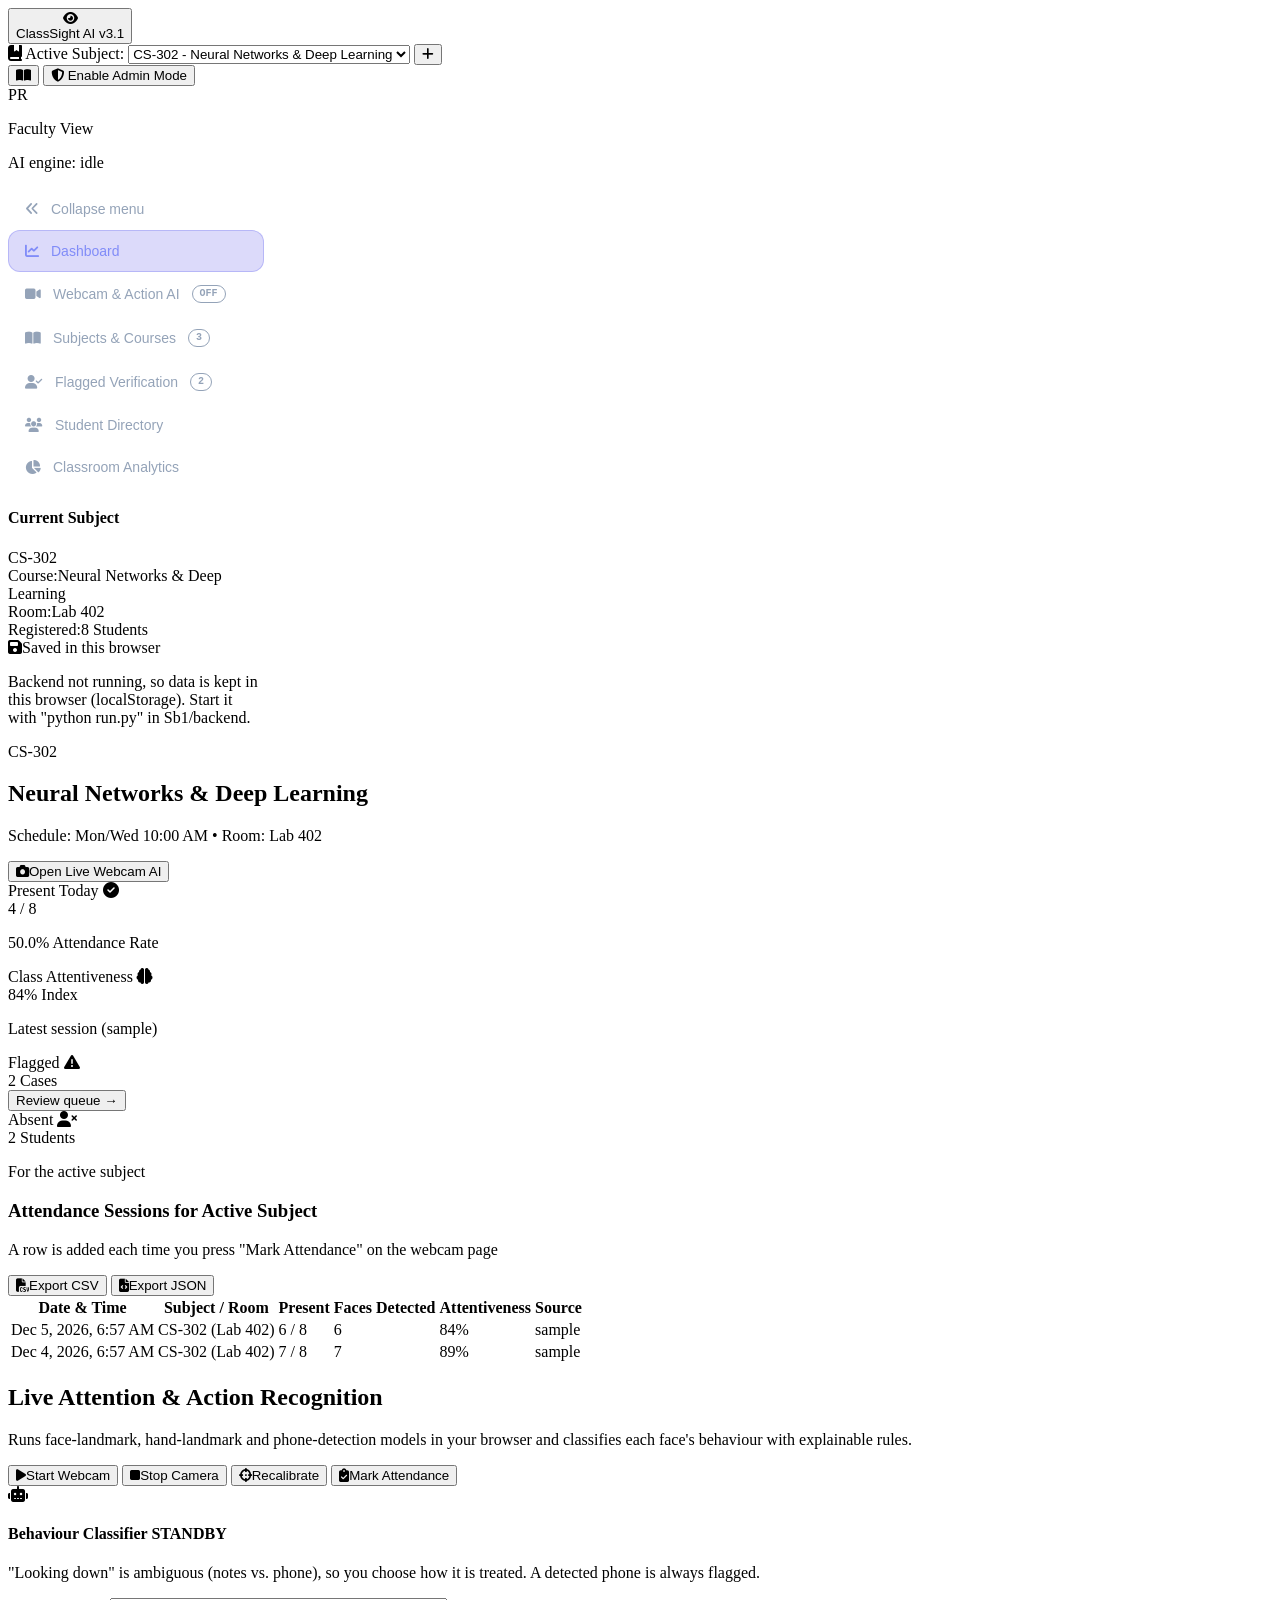
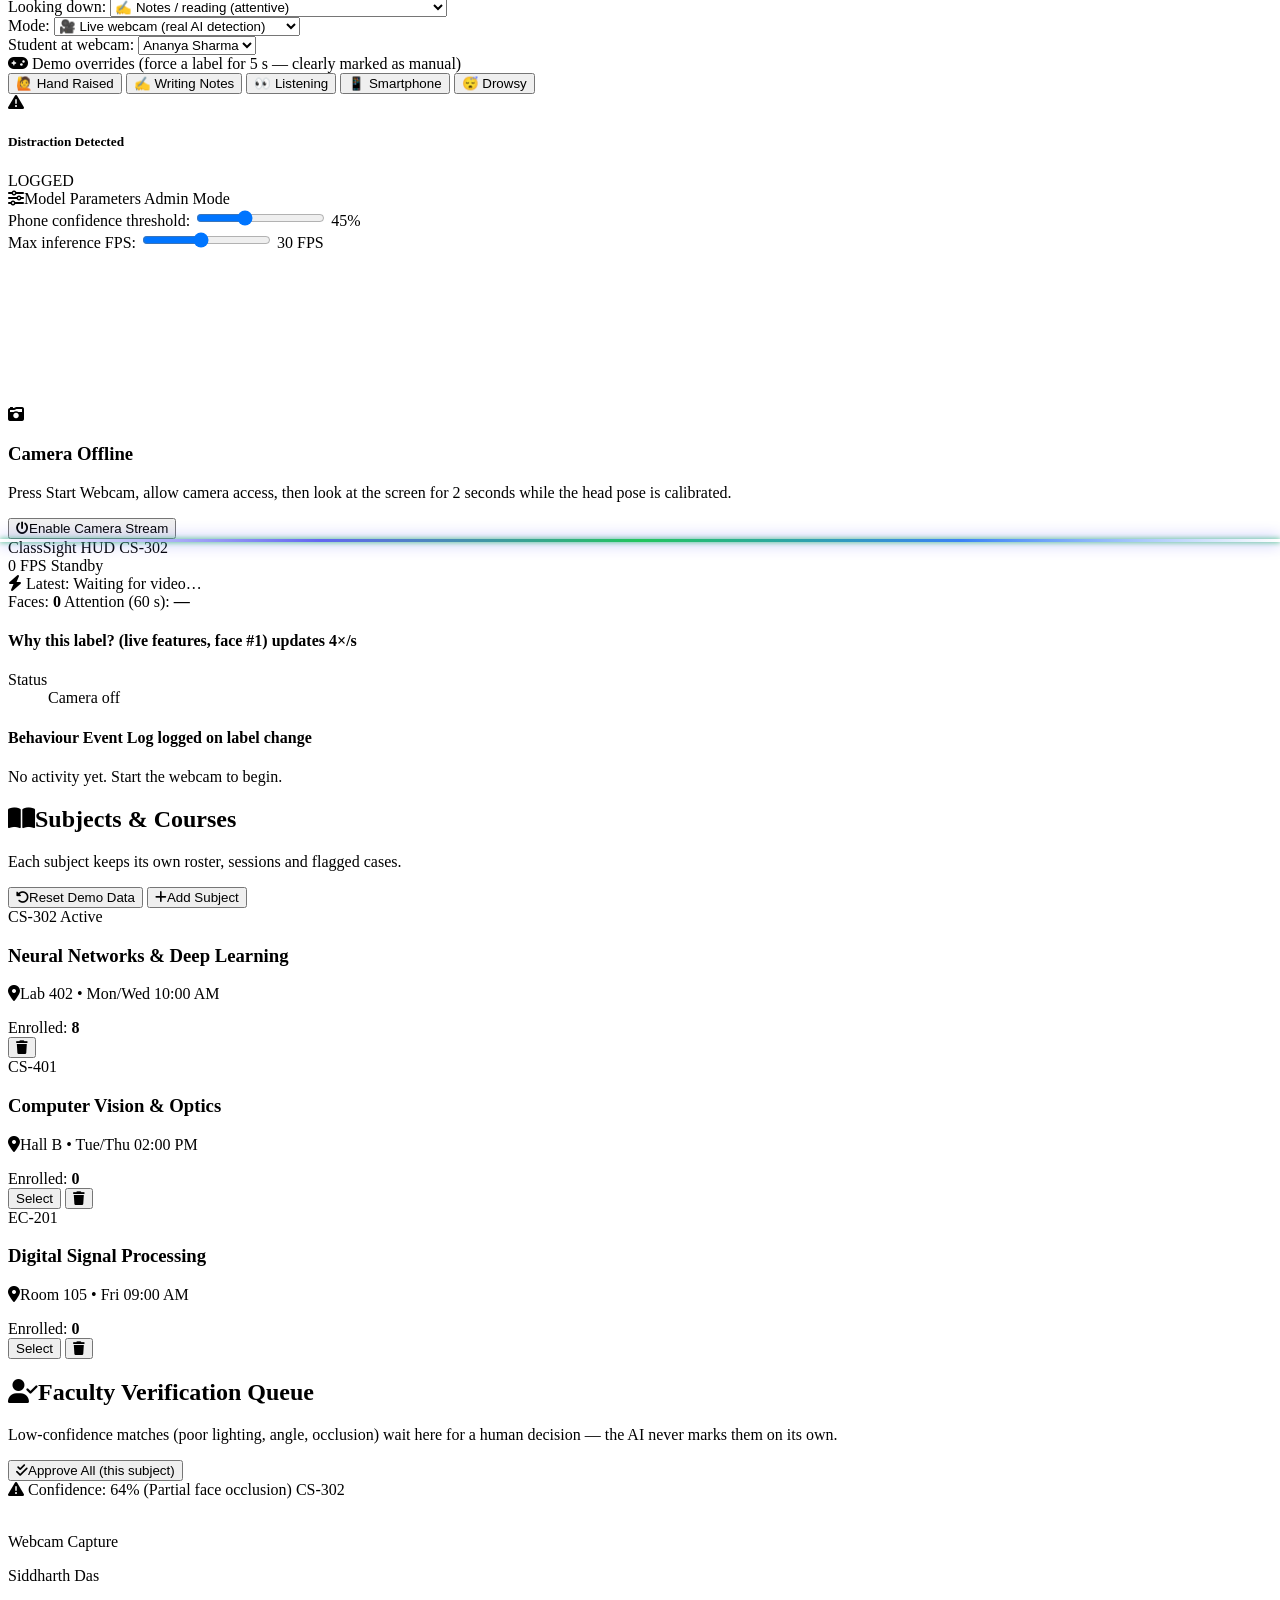
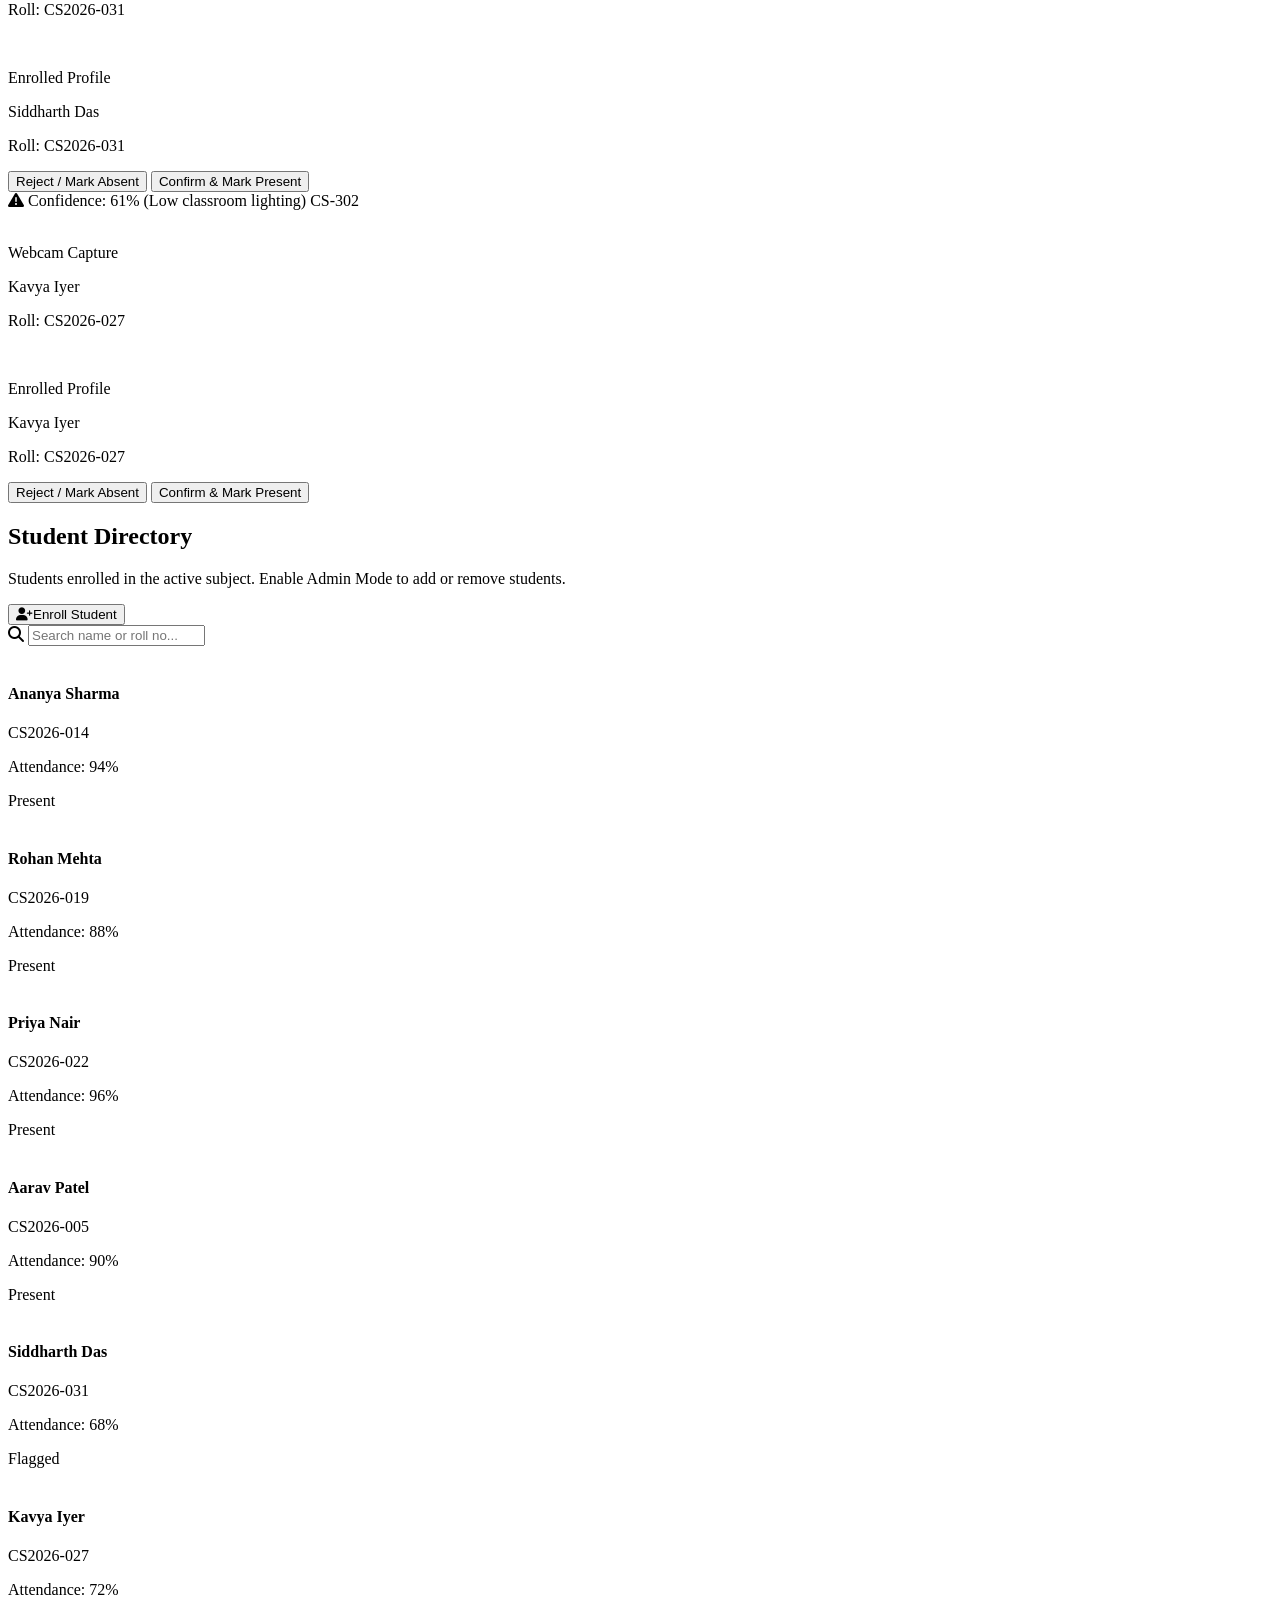
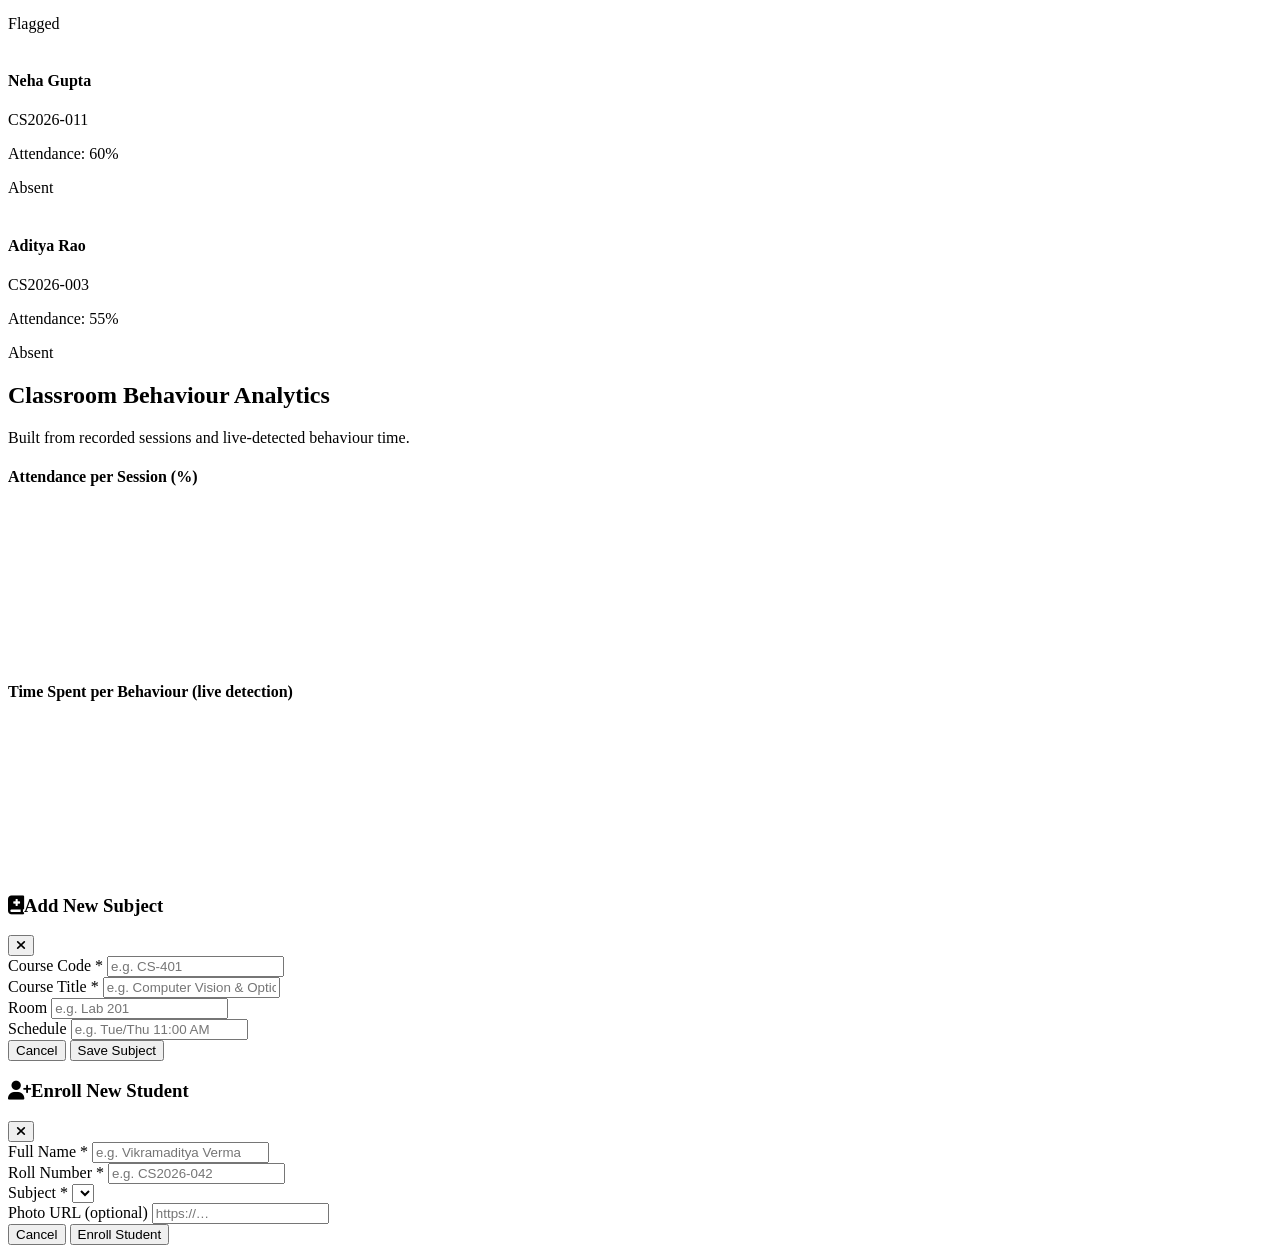
==== Sb1/FRONTEND/INDEX.HTML @ 06cd9328 "Add files via upload" ====
<!DOCTYPE html>
<html lang="en">
<head>
  <meta charset="UTF-8">
  <meta name="viewport" content="width=device-width, initial-scale=1.0">
  <title>ClassSight — AI Classroom Vision, Attendance & Action Recognition</title>

  <!-- Tailwind CSS (utility classes for layout and colour) -->
  <script src="https://cdn.tailwindcss.com"></script>
  <!-- FontAwesome icons -->
  <link rel="stylesheet" href="https://cdnjs.cloudflare.com/ajax/libs/font-awesome/6.4.0/css/all.min.css">
  <!-- Chart.js for analytics (deferred: only needed on the Analytics tab) -->
  <script defer src="https://cdn.jsdelivr.net/npm/chart.js@4.4.1/dist/chart.umd.js"></script>

  <link rel="stylesheet" href="css/classsight.css">

  <!-- Sidebar styles live here (not in the CSS file) so the menu always lays out correctly. -->
  <style>
    .nav-btn {
      position: relative; width: 100%; display: flex; align-items: center; gap: 0.75rem;
      padding: 0.75rem 1rem; border-radius: 0.75rem; border: 1px solid transparent;
      font-size: 0.875rem; font-weight: 500; text-align: left; color: #94a3b8; background: transparent;
      transition: background-color 0.15s, color 0.15s;
    }
    .nav-btn:hover { background: #1e293b; color: #e2e8f0; }
    .nav-btn.active { background: rgba(79, 70, 229, 0.2); color: #818cf8; border-color: rgba(99, 102, 241, 0.3); }
    .nav-label { white-space: nowrap; }
    .nav-badge {
      flex-shrink: 0; font-size: 10px; line-height: 1; font-weight: 700; font-family: ui-monospace, monospace;
      padding: 3px 7px; border-radius: 9999px; border-width: 1px; border-style: solid;
    }
    #sidebar-toggle i { transition: transform 0.2s; }

    /* Collapsed: icons only, badges shrink to a corner bubble, info cards hidden */
    #sidebar.collapsed .nav-label, #sidebar.collapsed .sidebar-card { display: none; }
    #sidebar.collapsed .nav-btn { justify-content: center; padding: 0.75rem 0; }
    #sidebar.collapsed .nav-badge { position: absolute; top: 3px; right: 4px; padding: 2px 4px; font-size: 9px; }
    #sidebar.collapsed #sidebar-toggle i { transform: rotate(180deg); }

    @media (min-width: 768px) {
      #sidebar { width: 16rem; transition: width 0.2s; }
      #sidebar.collapsed { width: 4.5rem; }
    }
    @media (max-width: 767px) {
      /* On phones the collapsed menu becomes one row of icons */
      #sidebar.collapsed nav { display: flex; flex-wrap: wrap; justify-content: space-around; }
      #sidebar.collapsed nav > * { margin-top: 0 !important; width: auto; padding: 0.6rem 0.9rem; }
    }
  </style>
</head>
<body class="bg-slate-950 text-slate-100 font-sans min-h-screen flex flex-col antialiased selection:bg-indigo-500 selection:text-white">

  <!-- ==================== TOP NAVIGATION HEADER ==================== -->
  <header class="bg-slate-900/90 border-b border-slate-800 sticky top-0 z-40 backdrop-blur-md">
    <div class="max-w-7xl mx-auto px-4 sm:px-6 lg:px-8 h-16 flex items-center justify-between gap-2">

      <!-- Brand -->
      <button type="button" class="flex items-center space-x-3" onclick="switchTab('dashboard')">
        <div class="w-10 h-10 rounded-xl bg-gradient-to-tr from-indigo-600 via-purple-600 to-emerald-400 flex items-center justify-center text-white font-bold text-xl shadow-lg shadow-indigo-500/20 flex-shrink-0">
          <i class="fa-solid fa-eye text-emerald-300"></i>
        </div>
        <div class="flex items-center space-x-2">
          <span class="text-xl font-extrabold tracking-tight bg-gradient-to-r from-white via-indigo-100 to-indigo-400 bg-clip-text text-transparent">ClassSight AI</span>
          <span class="hidden sm:inline text-[10px] px-2 py-0.5 rounded-full bg-indigo-500/20 text-indigo-300 border border-indigo-500/30 font-mono font-semibold">v3.1</span>
        </div>
      </button>

      <!-- Active subject selector -->
      <div class="hidden md:flex items-center space-x-2 bg-slate-950 px-3 py-1.5 rounded-xl border border-slate-800">
        <i class="fa-solid fa-book-bookmark text-indigo-400 text-xs"></i>
        <label for="subject-dropdown" class="text-xs text-slate-400 font-medium">Active Subject:</label>
        <select id="subject-dropdown" onchange="changeActiveSubject(this.value)" class="bg-slate-900 text-slate-100 text-xs font-semibold px-2 py-1 rounded-lg border border-slate-700 focus:outline-none focus:border-indigo-500 cursor-pointer max-w-[260px]"></select>
        <button onclick="openAddSubjectModal()" title="Add subject" class="text-xs bg-indigo-600/30 hover:bg-indigo-600/50 text-indigo-300 p-1.5 rounded-lg border border-indigo-500/40 transition">
          <i class="fa-solid fa-plus"></i>
        </button>
      </div>

      <!-- Right tools -->
      <div class="flex items-center space-x-2 sm:space-x-3">
        <button onclick="switchTab('subjects')" title="Subjects" class="md:hidden text-xs bg-slate-800 hover:bg-slate-700 text-indigo-300 p-2 rounded-lg border border-slate-700">
          <i class="fa-solid fa-book-open"></i>
        </button>

        <button id="btn-temp-access" onclick="toggleTempAccess()" class="text-xs bg-amber-500/20 hover:bg-amber-500/30 text-amber-300 px-3 py-1.5 rounded-lg border border-amber-500/40 transition flex items-center space-x-1.5 font-medium">
          <i class="fa-solid fa-shield-halved"></i>
          <span id="temp-access-text" class="hidden sm:inline">Enable Admin Mode</span>
        </button>

        <div class="flex items-center space-x-2 border-l border-slate-800 pl-2 sm:pl-3">
          <div class="w-8 h-8 rounded-full bg-gradient-to-tr from-indigo-500 to-purple-600 flex items-center justify-center text-xs font-bold text-white shadow">PR</div>
          <div class="hidden xl:block text-left text-[11px]">
            <p class="font-bold text-slate-200">Faculty View</p>
            <p id="engine-status-text" class="text-slate-400 font-mono">AI engine: idle</p>
          </div>
        </div>
      </div>
    </div>
  </header>

  <!-- ==================== MAIN LAYOUT ==================== -->
  <div class="flex-1 max-w-7xl w-full mx-auto px-4 sm:px-6 lg:px-8 py-6 flex flex-col md:flex-row gap-6">

    <!-- SIDEBAR (collapsible: the arrow button shrinks it to icons only) -->
    <aside id="sidebar" class="w-full flex-shrink-0 space-y-4">
      <nav class="bg-slate-900 p-3 rounded-2xl border border-slate-800 space-y-1 shadow-xl" aria-label="Main">
        <button onclick="toggleSidebar()" id="sidebar-toggle" class="nav-btn" title="Collapse menu" aria-expanded="true">
          <i class="fa-solid fa-angles-left w-5 text-center"></i>
          <span class="nav-label text-[11px] uppercase tracking-wider font-bold">Collapse menu</span>
        </button>
        <button onclick="switchTab('dashboard')" id="nav-dashboard" class="nav-btn active" title="Dashboard">
          <i class="fa-solid fa-chart-line w-5 text-center"></i>
          <span class="nav-label">Dashboard</span>
        </button>
        <button onclick="switchTab('scanner')" id="nav-scanner" class="nav-btn" title="Webcam & Action AI">
          <i class="fa-solid fa-video w-5 text-center text-indigo-400"></i>
          <span class="nav-label">Webcam & Action AI</span>
          <span id="badge-live" class="nav-badge bg-slate-700/40 text-slate-400 border-slate-600">OFF</span>
        </button>
        <button onclick="switchTab('subjects')" id="nav-subjects" class="nav-btn" title="Subjects & Courses">
          <i class="fa-solid fa-book-open w-5 text-center text-purple-400"></i>
          <span class="nav-label">Subjects & Courses</span>
          <span id="badge-subject-count" class="nav-badge bg-purple-500/20 text-purple-300 border-purple-500/30">0</span>
        </button>
        <button onclick="switchTab('verification')" id="nav-verification" class="nav-btn" title="Flagged Verification">
          <i class="fa-solid fa-user-check w-5 text-center text-amber-400"></i>
          <span class="nav-label">Flagged Verification</span>
          <span id="badge-flagged-count" class="nav-badge bg-amber-500/20 text-amber-400 border-amber-500/30">0</span>
        </button>
        <button onclick="switchTab('roster')" id="nav-roster" class="nav-btn" title="Student Directory">
          <i class="fa-solid fa-users w-5 text-center"></i>
          <span class="nav-label">Student Directory</span>
        </button>
        <button onclick="switchTab('analytics')" id="nav-analytics" class="nav-btn" title="Classroom Analytics">
          <i class="fa-solid fa-chart-pie w-5 text-center"></i>
          <span class="nav-label">Classroom Analytics</span>
        </button>
      </nav>

      <!-- Current subject summary -->
      <div class="sidebar-card bg-slate-900 p-4 rounded-2xl border border-slate-800 space-y-3 shadow-xl">
        <div class="flex items-center justify-between">
          <h4 class="text-xs font-bold uppercase text-slate-400 tracking-wider">Current Subject</h4>
          <span id="sidebar-subject-code" class="text-[10px] font-mono px-2 py-0.5 bg-indigo-500/20 text-indigo-300 rounded border border-indigo-500/30">—</span>
        </div>
        <div class="space-y-2 text-xs">
          <div class="flex justify-between text-slate-300 gap-2"><span>Course:</span><span id="sidebar-subject-name" class="font-medium text-white truncate max-w-[130px]">—</span></div>
          <div class="flex justify-between text-slate-300"><span>Room:</span><span id="sidebar-subject-room" class="font-mono text-slate-300">—</span></div>
          <div class="flex justify-between text-slate-300"><span>Registered:</span><span id="sidebar-subject-students" class="font-semibold text-emerald-400">0 Students</span></div>
        </div>
      </div>

      <div class="sidebar-card bg-gradient-to-br from-indigo-950/60 to-purple-950/60 p-4 rounded-2xl border border-indigo-500/30 space-y-2">
        <div class="flex items-center space-x-2 text-xs font-bold text-indigo-300">
          <i class="fa-solid fa-floppy-disk text-indigo-400"></i><span id="storage-mode-title">Auto-saved</span>
        </div>
        <p id="storage-mode-text" class="text-[11px] text-slate-300 leading-relaxed">
          Checking for the backend…
        </p>
      </div>
    </aside>

    <!-- CONTENT -->
    <main class="flex-1 space-y-6 min-w-0">

      <!-- ==================== DASHBOARD ==================== -->
      <section id="tab-dashboard" class="space-y-6">
        <div class="bg-gradient-to-r from-slate-900 via-indigo-950 to-slate-900 p-6 rounded-2xl border border-indigo-500/30 flex flex-col sm:flex-row items-start sm:items-center justify-between gap-4 shadow-xl">
          <div>
            <div class="flex flex-wrap items-center gap-2">
              <span id="banner-subject-code" class="px-2.5 py-1 bg-indigo-500/20 text-indigo-300 text-xs font-mono font-bold rounded-lg border border-indigo-500/30">—</span>
              <h2 id="banner-subject-title" class="text-2xl font-bold text-white">—</h2>
            </div>
            <p id="banner-subject-desc" class="text-xs text-slate-300 mt-1"></p>
          </div>
          <button onclick="switchTab('scanner')" class="bg-indigo-600 hover:bg-indigo-500 text-white font-semibold px-4 py-2.5 rounded-xl text-xs shadow-lg shadow-indigo-600/30 flex items-center space-x-2 transition">
            <i class="fa-solid fa-camera"></i><span>Open Live Webcam AI</span>
          </button>
        </div>

        <div class="grid grid-cols-1 sm:grid-cols-2 lg:grid-cols-4 gap-4">
          <div class="bg-slate-900 p-5 rounded-2xl border border-slate-800 space-y-2 shadow-lg">
            <div class="flex justify-between items-center text-slate-400">
              <span class="text-xs font-bold uppercase tracking-wider">Present Today</span>
              <i class="fa-solid fa-circle-check text-emerald-400"></i>
            </div>
            <div class="flex items-baseline space-x-2">
              <span class="text-3xl font-extrabold text-white" id="stat-present">0</span>
              <span class="text-xs text-slate-400" id="stat-total-label">/ 0</span>
            </div>
            <p class="text-xs text-emerald-400" id="stat-rate-text">0% Attendance Rate</p>
          </div>

          <div class="bg-slate-900 p-5 rounded-2xl border border-slate-800 space-y-2 shadow-lg">
            <div class="flex justify-between items-center text-slate-400">
              <span class="text-xs font-bold uppercase tracking-wider">Class Attentiveness</span>
              <i class="fa-solid fa-brain text-purple-400"></i>
            </div>
            <div class="flex items-baseline space-x-2">
              <span class="text-3xl font-extrabold text-purple-300" id="stat-attention-score">—</span>
              <span class="text-xs text-slate-400">Index</span>
            </div>
            <p class="text-xs text-purple-300" id="stat-attention-source">From the latest recorded session</p>
          </div>

          <div class="bg-slate-900 p-5 rounded-2xl border border-slate-800 space-y-2 shadow-lg">
            <div class="flex justify-between items-center text-slate-400">
              <span class="text-xs font-bold uppercase tracking-wider">Flagged</span>
              <i class="fa-solid fa-triangle-exclamation text-amber-400"></i>
            </div>
            <div class="flex items-baseline space-x-2">
              <span class="text-3xl font-extrabold text-amber-400" id="stat-flagged">0</span>
              <span class="text-xs text-slate-400">Cases</span>
            </div>
            <button class="text-xs text-amber-300 hover:underline" onclick="switchTab('verification')">Review queue &rarr;</button>
          </div>

          <div class="bg-slate-900 p-5 rounded-2xl border border-slate-800 space-y-2 shadow-lg">
            <div class="flex justify-between items-center text-slate-400">
              <span class="text-xs font-bold uppercase tracking-wider">Absent</span>
              <i class="fa-solid fa-user-xmark text-rose-400"></i>
            </div>
            <div class="flex items-baseline space-x-2">
              <span class="text-3xl font-extrabold text-rose-400" id="stat-absent">0</span>
              <span class="text-xs text-slate-400">Students</span>
            </div>
            <p class="text-xs text-slate-400">For the active subject</p>
          </div>
        </div>

        <div class="bg-slate-900 rounded-2xl border border-slate-800 p-5 space-y-4 shadow-xl">
          <div class="flex flex-col sm:flex-row sm:items-center justify-between gap-2">
            <div>
              <h3 class="text-base font-bold text-slate-100">Attendance Sessions for Active Subject</h3>
              <p class="text-xs text-slate-400">A row is added each time you press "Mark Attendance" on the webcam page</p>
            </div>
            <div class="flex gap-2">
              <button onclick="exportCSV()" class="text-xs bg-slate-800 hover:bg-slate-700 text-emerald-300 px-3 py-1.5 rounded-xl border border-slate-700 font-semibold transition flex items-center space-x-2">
                <i class="fa-solid fa-file-csv"></i><span>Export CSV</span>
              </button>
              <button onclick="exportJSON()" class="text-xs bg-slate-800 hover:bg-slate-700 text-indigo-300 px-3 py-1.5 rounded-xl border border-slate-700 font-semibold transition flex items-center space-x-2">
                <i class="fa-solid fa-file-code"></i><span>Export JSON</span>
              </button>
            </div>
          </div>

          <div class="overflow-x-auto">
            <table class="w-full text-left text-xs text-slate-300">
              <thead class="bg-slate-950 text-slate-400 font-bold uppercase tracking-wider border-b border-slate-800">
                <tr>
                  <th class="p-3">Date & Time</th>
                  <th class="p-3">Subject / Room</th>
                  <th class="p-3">Present</th>
                  <th class="p-3">Faces Detected</th>
                  <th class="p-3">Attentiveness</th>
                  <th class="p-3">Source</th>
                </tr>
              </thead>
              <tbody class="divide-y divide-slate-800/80" id="subject-session-table"></tbody>
            </table>
          </div>
        </div>
      </section>

      <!-- ==================== LIVE WEBCAM & ACTION AI ==================== -->
      <section id="tab-scanner" class="space-y-6 hidden">
        <div class="bg-slate-900 p-5 sm:p-6 rounded-2xl border border-slate-800 space-y-4 shadow-xl">

          <div class="flex flex-col lg:flex-row lg:items-center justify-between gap-4">
            <div>
              <div class="flex items-center space-x-2">
                <span id="live-dot" class="w-3 h-3 rounded-full bg-slate-600"></span>
                <h2 class="text-xl font-bold text-white">Live Attention & Action Recognition</h2>
              </div>
              <p class="text-xs text-slate-400 mt-1">
                Runs face-landmark, hand-landmark and phone-detection models in your browser and classifies each face's behaviour with explainable rules.
              </p>
            </div>

            <div class="flex flex-wrap items-center gap-2">
              <button onclick="startWebcam()" id="btn-start-webcam" class="bg-emerald-600 hover:bg-emerald-500 text-white text-xs font-semibold px-4 py-2 rounded-xl shadow-lg shadow-emerald-600/30 transition flex items-center space-x-1.5">
                <i class="fa-solid fa-play"></i><span>Start Webcam</span>
              </button>
              <button onclick="stopWebcam()" id="btn-stop-webcam" class="hidden bg-rose-900/60 hover:bg-rose-800 text-rose-200 border border-rose-700/60 text-xs font-semibold px-3 py-2 rounded-xl transition flex items-center space-x-1.5">
                <i class="fa-solid fa-stop"></i><span>Stop Camera</span>
              </button>
              <button onclick="recalibrate()" title="Look straight at the screen for 2 seconds" class="bg-slate-800 hover:bg-slate-700 text-slate-200 border border-slate-700 text-xs font-semibold px-3 py-2 rounded-xl transition flex items-center space-x-1.5">
                <i class="fa-solid fa-crosshairs"></i><span>Recalibrate</span>
              </button>
              <button onclick="captureAndMarkAttendance()" class="bg-indigo-600 hover:bg-indigo-500 text-white text-xs font-semibold px-4 py-2 rounded-xl shadow-lg shadow-indigo-600/30 transition flex items-center space-x-1.5">
                <i class="fa-solid fa-clipboard-check"></i><span>Mark Attendance</span>
              </button>
            </div>
          </div>

          <!-- Classifier settings -->
          <div class="bg-slate-950 p-3.5 rounded-xl border border-indigo-500/30 flex flex-col xl:flex-row xl:items-center justify-between gap-3">
            <div class="flex items-center space-x-3">
              <div class="p-2 rounded-lg bg-indigo-500/20 text-indigo-400 border border-indigo-500/30"><i class="fa-solid fa-robot"></i></div>
              <div>
                <h4 class="text-xs font-bold text-white flex flex-wrap items-center gap-2">
                  <span>Behaviour Classifier</span>
                  <span id="auto-ai-status-badge" class="px-2 py-0.5 rounded-full bg-slate-700/40 text-slate-300 text-[10px] border border-slate-600 font-mono">STANDBY</span>
                </h4>
                <p class="text-[11px] text-slate-400">"Looking down" is ambiguous (notes vs. phone), so you choose how it is treated. A detected phone is always flagged.</p>
              </div>
            </div>

            <div class="flex flex-wrap items-center gap-3 text-xs">
              <div class="flex items-center space-x-1.5">
                <label for="looking-down-context" class="text-slate-400 font-medium whitespace-nowrap">Looking down:</label>
                <select id="looking-down-context" onchange="updateLookingDownContext(this.value)" class="bg-slate-900 text-slate-200 border border-slate-700 text-xs font-semibold rounded-lg px-2.5 py-1.5 focus:outline-none focus:border-indigo-500">
                  <option value="notes">✍️ Notes / reading (attentive)</option>
                  <option value="balanced">⚖️ Balanced (attentive if writing hand visible or &lt; 8 s)</option>
                  <option value="strict">🚨 Strict (always distracted)</option>
                </select>
              </div>
              <div class="flex items-center space-x-1.5">
                <label for="camera-target-mode" class="text-slate-400 font-medium whitespace-nowrap">Mode:</label>
                <select id="camera-target-mode" onchange="toggleCameraTargetMode(this.value)" class="bg-slate-900 text-slate-200 border border-slate-700 text-xs font-semibold rounded-lg px-2.5 py-1.5 focus:outline-none focus:border-indigo-500">
                  <option value="single_webcam_user">🎥 Live webcam (real AI detection)</option>
                  <option value="multi_student_sim">👥 Classroom simulation (demo data)</option>
                </select>
              </div>
              <div class="flex items-center space-x-1.5">
                <label for="webcam-student" class="text-slate-400 font-medium whitespace-nowrap">Student at webcam:</label>
                <select id="webcam-student" onchange="AppStore.webcamStudentId = this.value; saveState();" class="bg-slate-900 text-slate-200 border border-slate-700 text-xs font-semibold rounded-lg px-2.5 py-1.5 focus:outline-none focus:border-indigo-500 max-w-[180px]"></select>
              </div>
            </div>
          </div>

          <!-- Manual overrides for demonstrating each label -->
          <div class="bg-slate-950/80 p-3 rounded-xl border border-slate-800 space-y-2">
            <span class="text-[11px] font-bold text-indigo-300 uppercase tracking-wider flex items-center space-x-1.5">
              <i class="fa-solid fa-gamepad text-amber-400"></i>
              <span>Demo overrides (force a label for 5 s — clearly marked as manual)</span>
            </span>
            <div class="flex flex-wrap gap-2 text-xs">
              <button onclick="triggerActionDemo('hand_raised')" class="px-3 py-1.5 bg-emerald-950/60 hover:bg-emerald-900/80 text-emerald-300 border border-emerald-500/40 rounded-lg font-medium transition">🙋 Hand Raised</button>
              <button onclick="triggerActionDemo('writing')" class="px-3 py-1.5 bg-indigo-950/60 hover:bg-indigo-900/80 text-indigo-300 border border-indigo-500/40 rounded-lg font-medium transition">✍️ Writing Notes</button>
              <button onclick="triggerActionDemo('attentive')" class="px-3 py-1.5 bg-teal-950/60 hover:bg-teal-900/80 text-teal-300 border border-teal-500/40 rounded-lg font-medium transition">👀 Listening</button>
              <button onclick="triggerActionDemo('phone')" class="px-3 py-1.5 bg-rose-950/60 hover:bg-rose-900/80 text-rose-300 border border-rose-500/40 rounded-lg font-medium transition">📱 Smartphone</button>
              <button onclick="triggerActionDemo('drowsy')" class="px-3 py-1.5 bg-amber-950/60 hover:bg-amber-900/80 text-amber-300 border border-amber-500/40 rounded-lg font-medium transition">😴 Drowsy</button>
            </div>
          </div>

          <!-- Distraction alert -->
          <div id="distraction-alert-banner" role="alert" class="hidden bg-rose-950/80 border-2 border-rose-500 p-3 rounded-xl flex items-center justify-between gap-3">
            <div class="flex items-center space-x-3 text-rose-200">
              <i class="fa-solid fa-triangle-exclamation text-xl text-rose-400"></i>
              <div>
                <h5 class="text-xs font-extrabold uppercase tracking-wider text-rose-300">Distraction Detected</h5>
                <p id="distraction-alert-text" class="text-xs font-semibold"></p>
              </div>
            </div>
            <span class="text-[10px] bg-rose-900/90 text-rose-200 px-2.5 py-1 rounded-lg border border-rose-500 font-mono font-bold whitespace-nowrap">LOGGED</span>
          </div>

          <!-- Admin-mode tuning (these sliders change the real model behaviour) -->
          <div id="unlocked-model-tuning" class="hidden bg-slate-950/90 border border-amber-500/40 p-3 rounded-xl text-xs space-y-2">
            <div class="flex items-center justify-between text-amber-300 font-semibold">
              <span class="flex items-center space-x-1.5"><i class="fa-solid fa-sliders"></i><span>Model Parameters</span></span>
              <span class="text-[10px] bg-amber-500/20 px-2 py-0.5 rounded text-amber-300 border border-amber-500/30 font-mono">Admin Mode</span>
            </div>
            <div class="grid grid-cols-1 sm:grid-cols-2 gap-4 pt-1">
              <div class="flex items-center space-x-3">
                <label for="tuning-threshold" class="text-slate-400 whitespace-nowrap">Phone confidence threshold:</label>
                <input type="range" id="tuning-threshold" min="20" max="90" value="45" class="w-full accent-indigo-500" oninput="setPhoneThreshold(this.value)">
                <span id="thresh-val" class="font-mono text-indigo-400 font-bold">45%</span>
              </div>
              <div class="flex items-center space-x-3">
                <label for="tuning-fps" class="text-slate-400 whitespace-nowrap">Max inference FPS:</label>
                <input type="range" id="tuning-fps" min="5" max="60" value="30" class="w-full accent-emerald-500" oninput="setTargetFps(this.value)">
                <span id="fps-val" class="font-mono text-emerald-400 font-bold">30 FPS</span>
              </div>
            </div>
          </div>

          <!-- Video viewport -->
          <div class="relative w-full h-[460px] bg-slate-950 rounded-2xl overflow-hidden border-2 border-slate-800 shadow-2xl flex items-center justify-center" id="viewport-container">
            <video id="webcam-stream" class="absolute inset-0 w-full h-full hidden" autoplay playsinline muted></video>
            <canvas id="vision-canvas" class="absolute inset-0 w-full h-full pointer-events-none z-10"></canvas>

            <div id="webcam-placeholder" class="absolute inset-0 bg-slate-950/95 flex flex-col items-center justify-center text-center p-6 space-y-4 z-20">
              <div class="w-20 h-20 rounded-3xl bg-indigo-600/20 text-indigo-400 border border-indigo-500/30 flex items-center justify-center text-3xl shadow-inner pulse-hud">
                <i class="fa-solid fa-camera-retro"></i>
              </div>
              <div class="max-w-md space-y-1">
                <h3 class="text-base font-bold text-white">Camera Offline</h3>
                <p class="text-xs text-slate-400">Press <span class="text-indigo-400 font-semibold">Start Webcam</span>, allow camera access, then look at the screen for 2 seconds while the head pose is calibrated.</p>
              </div>
              <button onclick="startWebcam()" class="px-5 py-2.5 bg-indigo-600 hover:bg-indigo-500 text-white text-xs font-semibold rounded-xl shadow-lg shadow-indigo-600/30 transition flex items-center space-x-2">
                <i class="fa-solid fa-power-off"></i><span>Enable Camera Stream</span>
              </button>
            </div>

            <div id="scanner-line" class="scan-line hidden z-20"></div>

            <div class="absolute top-3 left-3 right-3 flex items-center justify-between z-30 pointer-events-none">
              <div class="flex items-center space-x-2 bg-slate-950/80 backdrop-blur-md px-3 py-1.5 rounded-xl border border-slate-700/80 text-[11px]">
                <span class="font-bold text-slate-200">ClassSight HUD</span>
                <span id="hud-subject-badge" class="text-indigo-300 font-mono font-bold border-l border-slate-700 pl-2">—</span>
              </div>
              <div class="flex items-center space-x-2">
                <span id="hud-fps" class="bg-slate-950/80 backdrop-blur-md px-2.5 py-1 rounded-lg border border-slate-700 text-[11px] font-mono text-emerald-400 font-bold">0 FPS</span>
                <span id="hud-status" class="bg-slate-950/80 backdrop-blur-md px-2.5 py-1 rounded-lg border border-slate-700 text-[11px] font-mono text-indigo-300 font-bold">Standby</span>
              </div>
            </div>

            <div class="absolute bottom-3 left-3 right-3 bg-slate-950/85 backdrop-blur-md px-4 py-2 rounded-xl border border-slate-800 z-30 flex items-center justify-between text-xs gap-3">
              <div class="flex items-center space-x-2 overflow-hidden">
                <i class="fa-solid fa-bolt text-amber-400"></i>
                <span class="font-bold text-slate-300 whitespace-nowrap">Latest:</span>
                <span id="live-action-ticker" class="text-indigo-300 font-mono truncate">Waiting for video…</span>
              </div>
              <div class="hidden sm:flex items-center space-x-3 text-[11px] font-mono text-slate-400 whitespace-nowrap">
                <span>Faces: <strong id="hud-face-count" class="text-emerald-400">0</strong></span>
                <span>Attention (60 s): <strong id="hud-attention-val" class="text-purple-300">—</strong></span>
              </div>
            </div>
          </div>

          <div class="grid grid-cols-1 lg:grid-cols-2 gap-4">
            <!-- Explainability panel: the raw features behind the current label -->
            <div class="bg-slate-950 p-4 rounded-xl border border-slate-800 space-y-2">
              <h4 class="text-xs font-bold text-slate-300 uppercase tracking-wider flex items-center justify-between">
                <span>Why this label? (live features, face #1)</span>
                <span class="text-[10px] text-slate-500 font-normal">updates 4×/s</span>
              </h4>
              <dl id="explain-panel" class="grid grid-cols-2 gap-x-4 gap-y-1 font-mono text-[11px] text-slate-300">
                <dt class="text-slate-500">Status</dt><dd>Camera off</dd>
              </dl>
            </div>

            <div class="bg-slate-950 p-4 rounded-xl border border-slate-800 space-y-2">
              <h4 class="text-xs font-bold text-slate-300 uppercase tracking-wider flex items-center justify-between">
                <span>Behaviour Event Log</span>
                <span class="text-[10px] text-slate-400 font-normal">logged on label change</span>
              </h4>
              <div id="action-log-stream" class="h-32 overflow-y-auto space-y-1.5 font-mono text-xs pr-2" aria-live="polite">
                <div class="text-slate-500 italic text-[11px]">No activity yet. Start the webcam to begin.</div>
              </div>
            </div>
          </div>
        </div>
      </section>

      <!-- ==================== SUBJECTS ==================== -->
      <section id="tab-subjects" class="space-y-6 hidden">
        <div class="bg-slate-900 p-6 rounded-2xl border border-slate-800 space-y-6 shadow-xl">
          <div class="flex flex-col sm:flex-row items-start sm:items-center justify-between gap-4">
            <div>
              <h2 class="text-xl font-bold text-white flex items-center space-x-2">
                <i class="fa-solid fa-book-open text-purple-400"></i><span>Subjects & Courses</span>
              </h2>
              <p class="text-xs text-slate-400 mt-1">Each subject keeps its own roster, sessions and flagged cases.</p>
            </div>
            <div class="flex gap-2">
              <button onclick="resetDemoData()" class="text-xs bg-slate-800 hover:bg-slate-700 text-slate-300 px-3 py-2 rounded-xl border border-slate-700 transition flex items-center space-x-2">
                <i class="fa-solid fa-rotate-left"></i><span>Reset Demo Data</span>
              </button>
              <button onclick="openAddSubjectModal()" class="bg-indigo-600 hover:bg-indigo-500 text-white text-xs font-semibold px-4 py-2 rounded-xl shadow-lg shadow-indigo-600/30 transition flex items-center space-x-2">
                <i class="fa-solid fa-plus"></i><span>Add Subject</span>
              </button>
            </div>
          </div>
          <div id="subject-cards-grid" class="grid grid-cols-1 md:grid-cols-2 lg:grid-cols-3 gap-4"></div>
        </div>
      </section>

      <!-- ==================== FLAGGED VERIFICATION ==================== -->
      <section id="tab-verification" class="space-y-6 hidden">
        <div class="bg-slate-900 p-6 rounded-2xl border border-slate-800 space-y-4 shadow-xl">
          <div class="flex flex-col md:flex-row items-start md:items-center justify-between gap-4">
            <div>
              <h2 class="text-xl font-bold text-white flex items-center space-x-2">
                <i class="fa-solid fa-user-check text-amber-400"></i><span>Faculty Verification Queue</span>
              </h2>
              <p class="text-xs text-slate-400 mt-1">Low-confidence matches (poor lighting, angle, occlusion) wait here for a human decision — the AI never marks them on its own.</p>
            </div>
            <button id="btn-batch-approve" onclick="batchApproveAllFlags()" class="hidden text-xs bg-emerald-600 hover:bg-emerald-500 text-white font-semibold px-4 py-2 rounded-xl transition flex items-center space-x-2 shadow-lg shadow-emerald-600/30">
              <i class="fa-solid fa-check-double"></i><span>Approve All (this subject)</span>
            </button>
          </div>
          <div class="space-y-4" id="flagged-cards-container"></div>
        </div>
      </section>

      <!-- ==================== STUDENT DIRECTORY ==================== -->
      <section id="tab-roster" class="space-y-6 hidden">
        <div class="bg-slate-900 p-6 rounded-2xl border border-slate-800 space-y-4 shadow-xl">
          <div class="flex flex-col md:flex-row items-start md:items-center justify-between gap-4">
            <div>
              <h2 class="text-xl font-bold text-white">Student Directory</h2>
              <p class="text-xs text-slate-400 mt-1">Students enrolled in the active subject. Enable Admin Mode to add or remove students.</p>
            </div>
            <div class="flex items-center space-x-3 w-full md:w-auto">
              <button id="btn-add-student" onclick="openAddStudentModal()" class="hidden text-xs bg-indigo-600 hover:bg-indigo-500 text-white font-semibold px-3 py-2 rounded-xl transition flex items-center space-x-1.5 shadow-lg shadow-indigo-600/30 whitespace-nowrap">
                <i class="fa-solid fa-user-plus"></i><span>Enroll Student</span>
              </button>
              <div class="w-full md:w-64 relative">
                <i class="fa-solid fa-magnifying-glass absolute left-3 top-2.5 text-slate-400 text-xs"></i>
                <input type="search" id="roster-search" oninput="renderRosterGrid()" aria-label="Search students" placeholder="Search name or roll no..." class="w-full bg-slate-950 border border-slate-800 rounded-xl pl-9 pr-4 py-2 text-xs text-slate-200 focus:outline-none focus:border-indigo-500">
              </div>
            </div>
          </div>
          <div class="grid grid-cols-1 sm:grid-cols-2 lg:grid-cols-3 gap-4" id="roster-grid"></div>
        </div>
      </section>

      <!-- ==================== ANALYTICS ==================== -->
      <section id="tab-analytics" class="space-y-6 hidden">
        <div class="bg-slate-900 p-6 rounded-2xl border border-slate-800 space-y-6 shadow-xl">
          <div>
            <h2 class="text-xl font-bold text-white">Classroom Behaviour Analytics</h2>
            <p class="text-xs text-slate-400 mt-1" id="analytics-source-note">Built from recorded sessions and live-detected behaviour time.</p>
          </div>
          <div class="grid grid-cols-1 lg:grid-cols-2 gap-6">
            <div class="bg-slate-950 p-4 rounded-xl border border-slate-800 space-y-2">
              <h4 class="text-xs font-bold text-slate-200 uppercase tracking-wider">Attendance per Session (%)</h4>
              <div class="h-64"><canvas id="chart-attendance-trend"></canvas></div>
            </div>
            <div class="bg-slate-950 p-4 rounded-xl border border-slate-800 space-y-2">
              <h4 class="text-xs font-bold text-slate-200 uppercase tracking-wider">Time Spent per Behaviour (live detection)</h4>
              <div class="h-64"><canvas id="chart-action-dist"></canvas></div>
            </div>
          </div>
        </div>
      </section>

    </main>
  </div>

  <!-- ==================== MODALS ==================== -->
  <div id="modal-subject" class="fixed inset-0 z-50 bg-slate-950/80 backdrop-blur-sm hidden flex items-center justify-center p-4" role="dialog" aria-modal="true" aria-labelledby="modal-subject-title">
    <div class="bg-slate-900 border border-slate-800 rounded-2xl max-w-md w-full p-6 space-y-4 shadow-2xl">
      <div class="flex items-center justify-between border-b border-slate-800 pb-3">
        <h3 id="modal-subject-title" class="text-base font-bold text-white flex items-center space-x-2">
          <i class="fa-solid fa-book-medical text-indigo-400"></i><span>Add New Subject</span>
        </h3>
        <button onclick="closeSubjectModal()" aria-label="Close" class="text-slate-400 hover:text-white text-sm"><i class="fa-solid fa-xmark"></i></button>
      </div>
      <form onsubmit="handleSaveSubject(event)" class="space-y-3 text-xs">
        <div>
          <label for="inp-subject-code" class="block text-slate-400 mb-1 font-medium">Course Code *</label>
          <input type="text" id="inp-subject-code" required maxlength="20" placeholder="e.g. CS-401" class="w-full bg-slate-950 border border-slate-800 rounded-xl px-3 py-2 text-slate-100 focus:outline-none focus:border-indigo-500">
        </div>
        <div>
          <label for="inp-subject-name" class="block text-slate-400 mb-1 font-medium">Course Title *</label>
          <input type="text" id="inp-subject-name" required maxlength="80" placeholder="e.g. Computer Vision & Optics" class="w-full bg-slate-950 border border-slate-800 rounded-xl px-3 py-2 text-slate-100 focus:outline-none focus:border-indigo-500">
        </div>
        <div class="grid grid-cols-2 gap-3">
          <div>
            <label for="inp-subject-room" class="block text-slate-400 mb-1 font-medium">Room</label>
            <input type="text" id="inp-subject-room" maxlength="30" placeholder="e.g. Lab 201" class="w-full bg-slate-950 border border-slate-800 rounded-xl px-3 py-2 text-slate-100 focus:outline-none focus:border-indigo-500">
          </div>
          <div>
            <label for="inp-subject-schedule" class="block text-slate-400 mb-1 font-medium">Schedule</label>
            <input type="text" id="inp-subject-schedule" maxlength="40" placeholder="e.g. Tue/Thu 11:00 AM" class="w-full bg-slate-950 border border-slate-800 rounded-xl px-3 py-2 text-slate-100 focus:outline-none focus:border-indigo-500">
          </div>
        </div>
        <div class="pt-3 flex justify-end space-x-2">
          <button type="button" onclick="closeSubjectModal()" class="px-4 py-2 bg-slate-800 text-slate-300 rounded-xl font-medium">Cancel</button>
          <button type="submit" class="px-5 py-2 bg-indigo-600 hover:bg-indigo-500 text-white font-semibold rounded-xl shadow-lg shadow-indigo-600/30">Save Subject</button>
        </div>
      </form>
    </div>
  </div>

  <div id="modal-student" class="fixed inset-0 z-50 bg-slate-950/80 backdrop-blur-sm hidden flex items-center justify-center p-4" role="dialog" aria-modal="true" aria-labelledby="modal-student-title">
    <div class="bg-slate-900 border border-slate-800 rounded-2xl max-w-md w-full p-6 space-y-4 shadow-2xl">
      <div class="flex items-center justify-between border-b border-slate-800 pb-3">
        <h3 id="modal-student-title" class="text-base font-bold text-white flex items-center space-x-2">
          <i class="fa-solid fa-user-plus text-indigo-400"></i><span>Enroll New Student</span>
        </h3>
        <button onclick="closeAddStudentModal()" aria-label="Close" class="text-slate-400 hover:text-white text-sm"><i class="fa-solid fa-xmark"></i></button>
      </div>
      <form onsubmit="handleSaveStudent(event)" class="space-y-3 text-xs">
        <div>
          <label for="inp-student-name" class="block text-slate-400 mb-1 font-medium">Full Name *</label>
          <input type="text" id="inp-student-name" required maxlength="60" placeholder="e.g. Vikramaditya Verma" class="w-full bg-slate-950 border border-slate-800 rounded-xl px-3 py-2 text-slate-100 focus:outline-none focus:border-indigo-500">
        </div>
        <div class="grid grid-cols-2 gap-3">
          <div>
            <label for="inp-student-roll" class="block text-slate-400 mb-1 font-medium">Roll Number *</label>
            <input type="text" id="inp-student-roll" required maxlength="20" placeholder="e.g. CS2026-042" class="w-full bg-slate-950 border border-slate-800 rounded-xl px-3 py-2 text-slate-100 focus:outline-none focus:border-indigo-500">
          </div>
          <div>
            <label for="inp-student-subject" class="block text-slate-400 mb-1 font-medium">Subject *</label>
            <select id="inp-student-subject" class="w-full bg-slate-950 border border-slate-800 rounded-xl px-3 py-2 text-slate-100 focus:outline-none focus:border-indigo-500"></select>
          </div>
        </div>
        <div>
          <label for="inp-student-avatar" class="block text-slate-400 mb-1 font-medium">Photo URL (optional)</label>
          <input type="url" id="inp-student-avatar" placeholder="https://…" class="w-full bg-slate-950 border border-slate-800 rounded-xl px-3 py-2 text-slate-100 focus:outline-none focus:border-indigo-500">
        </div>
        <div class="pt-3 flex justify-end space-x-2">
          <button type="button" onclick="closeAddStudentModal()" class="px-4 py-2 bg-slate-800 text-slate-300 rounded-xl font-medium">Cancel</button>
          <button type="submit" class="px-5 py-2 bg-indigo-600 hover:bg-indigo-500 text-white font-semibold rounded-xl shadow-lg shadow-indigo-600/30">Enroll Student</button>
        </div>
      </form>
    </div>
  </div>

  <div id="toast-container" class="fixed bottom-6 right-6 z-50 space-y-2 pointer-events-none" aria-live="polite"></div>

  <!-- Application code -->
  <script src="js/vision-engine.js"></script>
  <script src="js/classsight-app.js"></script>
</body>
</html>
---- Sb1/FRONTEND/css/classsight.css ----
/* ClassSight single-page app styles (used by INDEX.HTML).
   Layout and colours come from Tailwind utility classes; this file only
   holds what Tailwind can't express inline: animations, focus rings, scrollbars. */

@keyframes scan-glow {
  0% { top: 0%; opacity: 0.8; }
  50% { opacity: 1; }
  100% { top: 100%; opacity: 0.8; }
}
.scan-line {
  position: absolute;
  left: 0;
  right: 0;
  height: 3px;
  background: linear-gradient(90deg, transparent, #6366f1, #22c55e, #3b82f6, transparent);
  box-shadow: 0 0 15px #6366f1, 0 0 5px #22c55e;
  animation: scan-glow 2.2s infinite ease-in-out;
  pointer-events: none;
}

@keyframes pulse-ring {
  0% { transform: scale(0.95); box-shadow: 0 0 0 0 rgba(99, 102, 241, 0.7); }
  70% { transform: scale(1); box-shadow: 0 0 0 10px rgba(99, 102, 241, 0); }
  100% { transform: scale(0.95); box-shadow: 0 0 0 0 rgba(99, 102, 241, 0); }
}
.pulse-hud { animation: pulse-ring 2s infinite; }

@media (prefers-reduced-motion: reduce) {
  .scan-line, .pulse-hud, .animate-pulse, .animate-ping { animation: none !important; }
}

button:focus-visible, select:focus-visible, input:focus-visible {
  outline: 2px solid #818cf8;
  outline-offset: 2px;
}

/* Video and overlay canvas share the same object-fit so drawn boxes line up
   with the picture. */
#webcam-stream, #vision-canvas { object-fit: cover; }

/* Scrollbars */
::-webkit-scrollbar { width: 6px; height: 6px; }
::-webkit-scrollbar-track { background: #0f172a; }
::-webkit-scrollbar-thumb { background: #334155; border-radius: 4px; }
::-webkit-scrollbar-thumb:hover { background: #475569; }
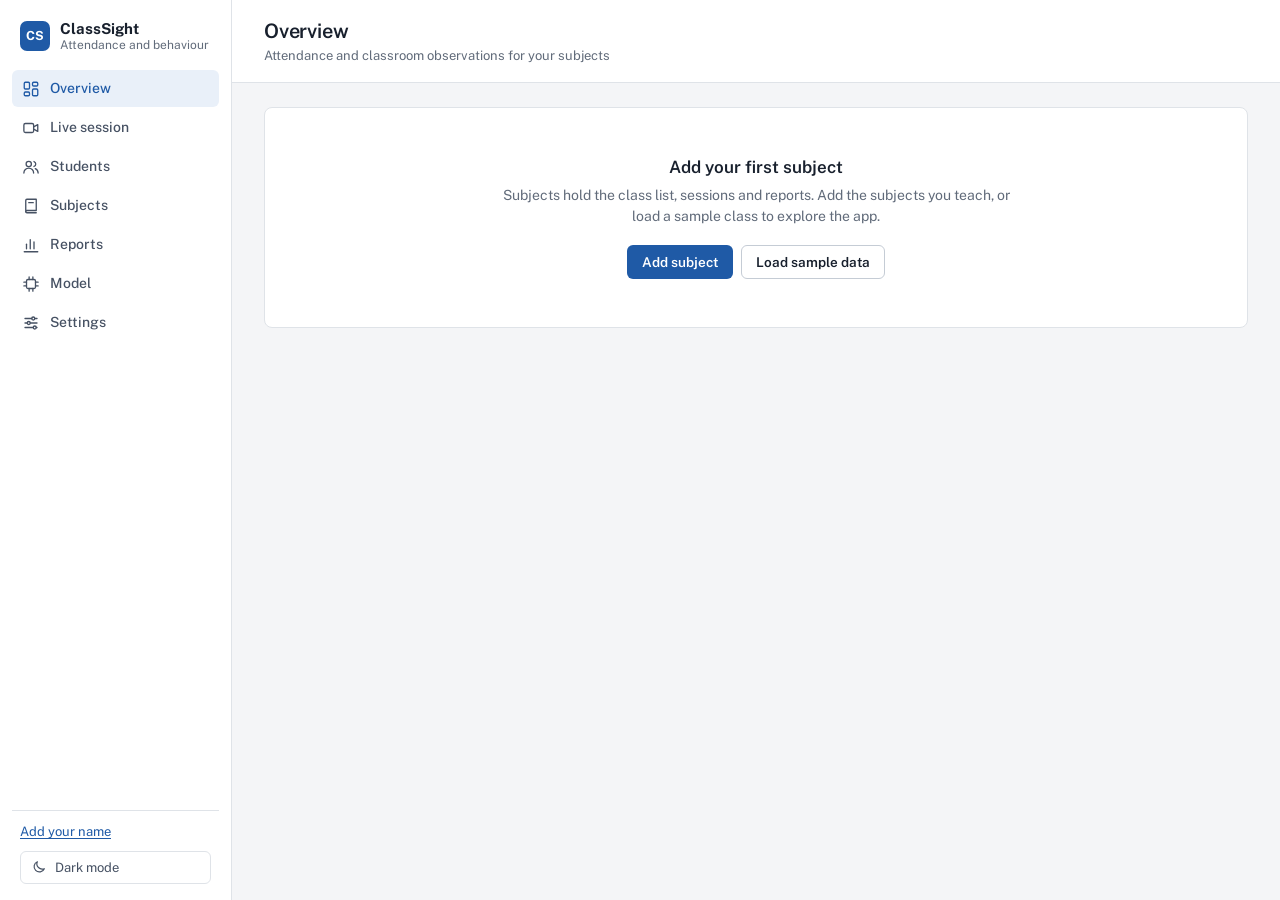
==== commit 8b5762c1: "Update INDEX.HTML" ====
--- a/Sb1/FRONTEND/INDEX.HTML
+++ b/Sb1/FRONTEND/INDEX.HTML
@@ -1,610 +1,2901 @@
-<!DOCTYPE html>
-<html lang="en">
+<!doctype html>
+<html lang="en" data-theme="light">
 <head>
-  <meta charset="UTF-8">
-  <meta name="viewport" content="width=device-width, initial-scale=1.0">
-  <title>ClassSight — AI Classroom Vision, Attendance & Action Recognition</title>
-
-  <!-- Tailwind CSS (utility classes for layout and colour) -->
-  <script src="https://cdn.tailwindcss.com"></script>
-  <!-- FontAwesome icons -->
-  <link rel="stylesheet" href="https://cdnjs.cloudflare.com/ajax/libs/font-awesome/6.4.0/css/all.min.css">
-  <!-- Chart.js for analytics (deferred: only needed on the Analytics tab) -->
-  <script defer src="https://cdn.jsdelivr.net/npm/chart.js@4.4.1/dist/chart.umd.js"></script>
-
-  <link rel="stylesheet" href="css/classsight.css">
-
-  <!-- Sidebar styles live here (not in the CSS file) so the menu always lays out correctly. -->
-  <style>
-    .nav-btn {
-      position: relative; width: 100%; display: flex; align-items: center; gap: 0.75rem;
-      padding: 0.75rem 1rem; border-radius: 0.75rem; border: 1px solid transparent;
-      font-size: 0.875rem; font-weight: 500; text-align: left; color: #94a3b8; background: transparent;
-      transition: background-color 0.15s, color 0.15s;
-    }
-    .nav-btn:hover { background: #1e293b; color: #e2e8f0; }
-    .nav-btn.active { background: rgba(79, 70, 229, 0.2); color: #818cf8; border-color: rgba(99, 102, 241, 0.3); }
-    .nav-label { white-space: nowrap; }
-    .nav-badge {
-      flex-shrink: 0; font-size: 10px; line-height: 1; font-weight: 700; font-family: ui-monospace, monospace;
-      padding: 3px 7px; border-radius: 9999px; border-width: 1px; border-style: solid;
-    }
-    #sidebar-toggle i { transition: transform 0.2s; }
-
-    /* Collapsed: icons only, badges shrink to a corner bubble, info cards hidden */
-    #sidebar.collapsed .nav-label, #sidebar.collapsed .sidebar-card { display: none; }
-    #sidebar.collapsed .nav-btn { justify-content: center; padding: 0.75rem 0; }
-    #sidebar.collapsed .nav-badge { position: absolute; top: 3px; right: 4px; padding: 2px 4px; font-size: 9px; }
-    #sidebar.collapsed #sidebar-toggle i { transform: rotate(180deg); }
-
-    @media (min-width: 768px) {
-      #sidebar { width: 16rem; transition: width 0.2s; }
-      #sidebar.collapsed { width: 4.5rem; }
-    }
-    @media (max-width: 767px) {
-      /* On phones the collapsed menu becomes one row of icons */
-      #sidebar.collapsed nav { display: flex; flex-wrap: wrap; justify-content: space-around; }
-      #sidebar.collapsed nav > * { margin-top: 0 !important; width: auto; padding: 0.6rem 0.9rem; }
-    }
-  </style>
+<meta charset="utf-8">
+<meta name="viewport" content="width=device-width, initial-scale=1">
+<title>ClassSight — Attendance and Behaviour</title>
+<link rel="preconnect" href="https://fonts.googleapis.com">
+<link rel="preconnect" href="https://fonts.gstatic.com" crossorigin>
+<link rel="stylesheet" href="https://fonts.googleapis.com/css2?family=Public+Sans:wght@400;500;600;700&display=swap">
+<script>
+  // Apply the saved theme before first paint so the page never flashes the wrong colours.
+  (function () {
+    try {
+      var saved = JSON.parse(localStorage.getItem('classsight.v2') || '{}');
+      var t = (saved.settings && saved.settings.theme) || 'light';
+      if (t === 'system') t = window.matchMedia('(prefers-color-scheme: dark)').matches ? 'dark' : 'light';
+      document.documentElement.setAttribute('data-theme', t);
+    } catch (e) { /* storage blocked: keep light */ }
+  })();
+</script>
+<style>
+:root {
+  color-scheme: light;
+  --bg: #F4F5F7;
+  --surface: #FFFFFF;
+  --surface-2: #F8F9FA;
+  --surface-3: #EEF0F3;
+  --border: #DFE3E8;
+  --border-strong: #C5CCD5;
+  --text: #18202D;
+  --text-2: #465163;
+  --text-3: #616B7A;
+  --accent: #1F5AA6;
+  --accent-hover: #184B8C;
+  --accent-weak: #E9F0F9;
+  --on-accent: #FFFFFF;
+  --ok: #1E7A4C;
+  --ok-weak: #E6F3EC;
+  --bad: #B3362F;
+  --bad-weak: #FAEAE8;
+  --warn: #8A5700;
+  --warn-weak: #FBF1DE;
+  --chart-1: #2a78d6;
+  --chart-2: #eb6834;
+  --grid: #E6E9EE;
+  --shadow-pop: 0 10px 30px rgba(16, 24, 40, 0.16);
+  --radius: 6px;
+  --radius-lg: 8px;
+}
+:root[data-theme="dark"] {
+  color-scheme: dark;
+  --bg: #0F1318;
+  --surface: #161B22;
+  --surface-2: #1B212A;
+  --surface-3: #222A34;
+  --border: #2A323D;
+  --border-strong: #3A4452;
+  --text: #E5E9EF;
+  --text-2: #B1BAC6;
+  --text-3: #8A94A2;
+  --accent: #6FA3E6;
+  --accent-hover: #8AB5EC;
+  --accent-weak: #1B2A3E;
+  --on-accent: #0E1A2B;
+  --ok: #4FBF86;
+  --ok-weak: #16291F;
+  --bad: #EE7A70;
+  --bad-weak: #2E1A19;
+  --warn: #E3AD4A;
+  --warn-weak: #2C2414;
+  --chart-1: #3987e5;
+  --chart-2: #d95926;
+  --grid: #262E38;
+  --shadow-pop: 0 10px 30px rgba(0, 0, 0, 0.5);
+}
+
+* { box-sizing: border-box; }
+html, body { margin: 0; }
+body {
+  background: var(--bg);
+  color: var(--text);
+  font: 400 14px/1.5 "Public Sans", system-ui, -apple-system, "Segoe UI", Roboto, Helvetica, Arial, sans-serif;
+  -webkit-font-smoothing: antialiased;
+}
+h1, h2, h3 { margin: 0; color: var(--text); font-weight: 600; }
+h1 { font-size: 20px; line-height: 1.3; letter-spacing: -0.01em; }
+h2 { font-size: 15px; line-height: 1.4; }
+h3 { font-size: 14px; line-height: 1.4; }
+p { margin: 0; }
+a { color: var(--accent); text-decoration-thickness: 1px; text-underline-offset: 2px; }
+button, input, select, textarea { font: inherit; color: inherit; }
+:focus-visible { outline: 2px solid var(--accent); outline-offset: 2px; }
+.num, .tab { font-variant-numeric: tabular-nums; }
+.muted { color: var(--text-3); }
+.small { font-size: 12.5px; }
+.nowrap { white-space: nowrap; }
+.sr-only { position: absolute; width: 1px; height: 1px; overflow: hidden; clip: rect(0 0 0 0); white-space: nowrap; }
+[hidden] { display: none !important; }
+
+/* ---------- Shell ---------- */
+.app { display: grid; grid-template-columns: 232px minmax(0, 1fr); min-height: 100vh; }
+.sidebar {
+  position: sticky; top: 0; height: 100vh;
+  display: flex; flex-direction: column;
+  padding: 16px 12px;
+  background: var(--surface);
+  border-right: 1px solid var(--border);
+}
+.brand { display: flex; align-items: center; gap: 10px; padding: 4px 8px 18px; }
+.brand-mark {
+  width: 30px; height: 30px; border-radius: 7px;
+  background: var(--accent); color: var(--on-accent);
+  display: grid; place-items: center;
+  font-weight: 700; font-size: 12.5px; letter-spacing: 0.02em;
+}
+.brand-name { font-weight: 700; font-size: 15px; line-height: 1.2; }
+.brand-sub { font-size: 12px; color: var(--text-3); line-height: 1.2; }
+.nav { display: flex; flex-direction: column; gap: 2px; }
+.nav a {
+  display: flex; align-items: center; gap: 10px;
+  padding: 8px 10px; border-radius: var(--radius);
+  color: var(--text-2); text-decoration: none; font-weight: 500;
+}
+.nav a svg { width: 18px; height: 18px; flex: none; }
+.nav a > span:not(.nav-badge) { white-space: nowrap; overflow: hidden; text-overflow: ellipsis; }
+.nav a:hover { background: var(--surface-3); color: var(--text); }
+.nav a[aria-current="page"] { background: var(--accent-weak); color: var(--accent); }
+.nav-badge {
+  margin-left: auto; flex: none; font-size: 11px; font-weight: 600;
+  padding: 1px 6px; border-radius: 999px;
+  background: var(--bad-weak); color: var(--bad);
+}
+.nav-badge.cam { background: var(--surface-3); color: var(--text-2); }
+.sidebar-foot { margin-top: auto; padding: 12px 8px 0; border-top: 1px solid var(--border); display: grid; gap: 10px; }
+.who { font-size: 13px; line-height: 1.35; }
+.who .muted { font-size: 12px; }
+.theme-btn {
+  display: inline-flex; align-items: center; gap: 8px;
+  background: none; border: 1px solid var(--border); border-radius: var(--radius);
+  padding: 6px 10px; cursor: pointer; color: var(--text-2); font-size: 13px; width: 100%;
+}
+.theme-btn:hover { border-color: var(--border-strong); color: var(--text); }
+.theme-btn svg { width: 16px; height: 16px; }
+
+.main { min-width: 0; display: flex; flex-direction: column; }
+.topbar {
+  display: flex; align-items: center; justify-content: space-between; gap: 16px; flex-wrap: wrap;
+  padding: 18px 32px 16px;
+  background: var(--surface);
+  border-bottom: 1px solid var(--border);
+}
+.topbar .sub { color: var(--text-3); font-size: 13px; margin-top: 2px; }
+.subject-picker { display: flex; align-items: center; gap: 8px; font-size: 13px; color: var(--text-2); }
+.subject-picker select { min-width: 220px; max-width: 320px; }
+.page { padding: 24px 32px 56px; width: 100%; max-width: 1400px; }
+.page:focus { outline: none; }
+
+/* ---------- Controls ---------- */
+.btn {
+  display: inline-flex; align-items: center; justify-content: center; gap: 6px;
+  min-height: 34px; padding: 6px 14px;
+  border-radius: var(--radius); border: 1px solid transparent;
+  font-weight: 600; font-size: 13.5px; line-height: 1.2;
+  cursor: pointer; text-decoration: none; white-space: nowrap;
+}
+.btn svg { width: 16px; height: 16px; }
+.btn:disabled { opacity: 0.55; cursor: not-allowed; }
+.btn-primary { background: var(--accent); color: var(--on-accent); }
+.btn-primary:hover:not(:disabled) { background: var(--accent-hover); }
+.btn-secondary { background: var(--surface); color: var(--text); border-color: var(--border-strong); }
+.btn-secondary:hover:not(:disabled) { background: var(--surface-3); }
+.btn-ghost { background: transparent; color: var(--text-2); }
+.btn-ghost:hover:not(:disabled) { background: var(--surface-3); color: var(--text); }
+.btn-danger { background: var(--bad); color: #fff; }
+:root[data-theme="dark"] .btn-danger { color: #1A0D0C; }
+.btn-danger:hover:not(:disabled) { filter: brightness(0.95); }
+.btn-danger-outline { background: var(--surface); color: var(--bad); border-color: var(--border-strong); }
+.btn-danger-outline:hover:not(:disabled) { background: var(--bad-weak); }
+.btn-sm { min-height: 28px; padding: 3px 10px; font-size: 12.5px; }
+.link-btn { background: none; border: 0; padding: 0; color: var(--accent); cursor: pointer; font-weight: 500; }
+.link-btn:hover { text-decoration: underline; }
+.link-btn.danger { color: var(--bad); }
+.icon-btn {
+  display: inline-grid; place-items: center; width: 30px; height: 30px;
+  border: 0; border-radius: var(--radius); background: transparent; color: var(--text-3); cursor: pointer;
+}
+.icon-btn:hover { background: var(--surface-3); color: var(--text); }
+.icon-btn svg { width: 18px; height: 18px; }
+
+.input, .select, textarea.input {
+  height: 34px; padding: 6px 10px;
+  background: var(--surface); color: var(--text);
+  border: 1px solid var(--border-strong); border-radius: var(--radius);
+}
+textarea.input { height: auto; min-height: 120px; resize: vertical; line-height: 1.45; font-variant-numeric: tabular-nums; }
+.select { padding-right: 28px; }
+.select-sm { height: 28px; padding: 2px 24px 2px 8px; font-size: 12.5px; }
+.input:hover, .select:hover { border-color: var(--text-3); }
+.input:focus, .select:focus, textarea.input:focus { outline: 2px solid var(--accent); outline-offset: -1px; border-color: var(--accent); }
+.input[aria-invalid="true"] { border-color: var(--bad); }
+.field { display: grid; gap: 5px; margin-bottom: 14px; }
+.field > label, .field-label { font-weight: 600; font-size: 13px; color: var(--text); }
+.field-hint { font-size: 12.5px; color: var(--text-3); }
+.field-error { font-size: 12.5px; color: var(--bad); min-height: 0; }
+.field-row { display: grid; grid-template-columns: 1fr 1fr; gap: 12px; }
+.check { display: inline-flex; align-items: center; gap: 7px; cursor: pointer; font-size: 13.5px; color: var(--text-2); user-select: none; }
+.check input { width: 16px; height: 16px; margin: 0; accent-color: var(--accent); }
+.check.disabled { opacity: 0.55; cursor: not-allowed; }
+.checklist { display: grid; gap: 6px; padding: 8px 10px; border: 1px solid var(--border); border-radius: var(--radius); max-height: 180px; overflow: auto; }
+.range-row { display: grid; grid-template-columns: 1fr 64px; gap: 12px; align-items: center; }
+.range-row input[type="range"] { width: 100%; accent-color: var(--accent); }
+.range-row output { text-align: right; font-variant-numeric: tabular-nums; color: var(--text-2); }
+
+.field .seg { justify-self: start; }
+.seg { display: inline-flex; border: 1px solid var(--border-strong); border-radius: var(--radius); overflow: hidden; background: var(--surface); }
+.seg button { border: 0; background: transparent; padding: 5px 12px; font-size: 13px; font-weight: 500; color: var(--text-2); cursor: pointer; }
+.seg button + button { border-left: 1px solid var(--border-strong); }
+.seg button[aria-pressed="true"] { background: var(--accent-weak); color: var(--accent); font-weight: 600; }
+
+/* ---------- Panels, stats, tables ---------- */
+.panel { background: var(--surface); border: 1px solid var(--border); border-radius: var(--radius-lg); min-width: 0; }
+.panel-head { display: flex; align-items: center; justify-content: space-between; gap: 12px; padding: 14px 16px; border-bottom: 1px solid var(--border); flex-wrap: wrap; }
+.panel-head p { color: var(--text-3); font-size: 13px; }
+.panel-body { padding: 16px; }
+.panel-note { padding: 10px 16px; border-top: 1px solid var(--border); color: var(--text-3); font-size: 12.5px; }
+.stack { display: grid; gap: 20px; }
+.grid-2 { display: grid; grid-template-columns: minmax(0, 1.6fr) minmax(0, 1fr); gap: 20px; align-items: start; }
+.grid-2-even { display: grid; grid-template-columns: minmax(0, 1fr) minmax(0, 1fr); gap: 20px; align-items: start; }
+
+.subject-head { display: flex; align-items: flex-end; justify-content: space-between; gap: 16px; flex-wrap: wrap; margin-bottom: 18px; }
+.subject-head h2 { font-size: 18px; }
+.subject-head p { color: var(--text-3); margin-top: 2px; }
+.head-actions { display: flex; gap: 8px; flex-wrap: wrap; }
+
+.stats { display: grid; grid-template-columns: repeat(4, minmax(0, 1fr)); background: var(--surface); border: 1px solid var(--border); border-radius: var(--radius-lg); margin-bottom: 20px; }
+.stat { padding: 14px 18px; min-width: 0; }
+.stat + .stat { border-left: 1px solid var(--border); }
+.stat-label { font-size: 13px; color: var(--text-2); }
+.stat-value { font-size: 24px; font-weight: 600; line-height: 1.25; margin-top: 4px; font-variant-numeric: tabular-nums; }
+.stat-note { font-size: 12.5px; color: var(--text-3); margin-top: 2px; }
+.stat-value.bad { color: var(--bad); }
+
+.table-wrap { overflow-x: auto; position: relative; }
+table { width: 100%; border-collapse: collapse; }
+th, td { text-align: left; padding: 9px 16px; border-bottom: 1px solid var(--border); vertical-align: middle; }
+th { font-size: 12.5px; font-weight: 600; color: var(--text-3); background: var(--surface-2); white-space: nowrap; }
+tbody tr:last-child td { border-bottom: 0; }
+tbody tr:hover td { background: var(--surface-2); }
+td.num, th.num { text-align: right; font-variant-numeric: tabular-nums; white-space: nowrap; }
+td .sub { display: block; font-size: 12.5px; color: var(--text-3); }
+.row-actions { display: flex; gap: 12px; justify-content: flex-end; white-space: nowrap; }
+.matrix th, .matrix td { padding: 7px 10px; text-align: center; }
+.matrix th:first-child, .matrix td:first-child, .matrix th:nth-child(2), .matrix td:nth-child(2) { text-align: left; }
+.matrix td.cell-P { color: var(--ok); font-weight: 600; }
+.matrix td.cell-L { color: var(--warn); font-weight: 600; }
+.matrix td.cell-A { color: var(--bad); font-weight: 600; }
+.matrix td.cell-none { color: var(--text-3); }
+
+.pill { display: inline-flex; align-items: center; gap: 6px; padding: 2px 9px; border-radius: 999px; font-size: 12.5px; font-weight: 600; white-space: nowrap; }
+.pill::before { content: ""; width: 6px; height: 6px; border-radius: 50%; background: currentColor; }
+.pill-ok { background: var(--ok-weak); color: var(--ok); }
+.pill-bad { background: var(--bad-weak); color: var(--bad); }
+.pill-warn { background: var(--warn-weak); color: var(--warn); }
+.pill-neutral { background: var(--surface-3); color: var(--text-2); }
+.pill-plain::before { display: none; }
+.tag { display: inline-block; padding: 0 6px; border-radius: 4px; font-size: 11.5px; font-weight: 600; background: var(--surface-3); color: var(--text-2); vertical-align: 1px; }
+
+.list { list-style: none; margin: 0; padding: 0; }
+.list li { display: flex; align-items: center; gap: 12px; padding: 10px 16px; border-bottom: 1px solid var(--border); }
+.list li:last-child { border-bottom: 0; }
+.list .grow { flex: 1; min-width: 0; }
+.list .name { font-weight: 500; overflow: hidden; text-overflow: ellipsis; white-space: nowrap; }
+
+.avatar { width: 32px; height: 32px; border-radius: 50%; flex: none; display: grid; place-items: center; background: var(--surface-3); color: var(--text-2); font-size: 12px; font-weight: 600; overflow: hidden; }
+.avatar img { width: 100%; height: 100%; object-fit: cover; }
+
+.empty { text-align: center; padding: 48px 24px; }
+.empty h2 { font-size: 17px; margin-bottom: 6px; }
+.empty p { color: var(--text-3); max-width: 520px; margin: 0 auto 18px; }
+.empty .head-actions { justify-content: center; }
+.empty-inline { padding: 22px 16px; color: var(--text-3); font-size: 13.5px; }
+.notice { display: flex; gap: 12px; align-items: center; justify-content: space-between; flex-wrap: wrap; padding: 10px 14px; border: 1px solid var(--border); border-left: 3px solid var(--accent); border-radius: var(--radius); background: var(--surface); margin-bottom: 18px; font-size: 13.5px; }
+.notice.warn { border-left-color: var(--warn); }
+.notice.bad { border-left-color: var(--bad); }
+
+.toolbar { display: flex; gap: 10px; align-items: center; flex-wrap: wrap; margin-bottom: 16px; }
+.toolbar .spacer { flex: 1; }
+.search { width: 260px; max-width: 100%; }
+
+.back { display: inline-flex; align-items: center; gap: 4px; margin-bottom: 14px; font-size: 13.5px; text-decoration: none; }
+.back svg { width: 16px; height: 16px; }
+.back:hover { text-decoration: underline; }
+
+dl.facts { display: grid; grid-template-columns: max-content 1fr; gap: 6px 18px; margin: 0; }
+dl.facts dt { color: var(--text-3); }
+dl.facts dd { margin: 0; font-variant-numeric: tabular-nums; overflow-wrap: anywhere; }
+
+/* ---------- Live session ---------- */
+.live-toolbar { display: flex; gap: 12px 20px; align-items: center; flex-wrap: wrap; padding: 10px 14px; background: var(--surface); border: 1px solid var(--border); border-radius: var(--radius-lg); margin-bottom: 16px; }
+.tb-group { display: flex; gap: 10px; align-items: center; flex-wrap: wrap; }
+.tb-right { margin-left: auto; }
+.session-meta { font-size: 13px; color: var(--text-2); display: flex; gap: 12px; flex-wrap: wrap; align-items: center; }
+.live-grid { display: grid; grid-template-columns: minmax(0, 1fr) 360px; gap: 20px; align-items: start; }
+.stage { position: relative; aspect-ratio: 16 / 9; background: #0D1117; border-radius: var(--radius-lg); overflow: hidden; border: 1px solid var(--border); }
+.stage video, .stage canvas { position: absolute; inset: 0; width: 100%; height: 100%; object-fit: contain; display: block; }
+.stage video.mirrored { transform: scaleX(-1); }
+.stage-msg { position: absolute; inset: 0; display: grid; place-items: center; text-align: center; padding: 24px; color: #C9D1DB; }
+.stage-msg .inner { max-width: 440px; display: grid; gap: 12px; justify-items: center; }
+.stage-msg h2 { color: #F0F3F6; font-size: 16px; }
+.stage-msg p { color: #AEB8C4; font-size: 13.5px; }
+.stage-msg.error h2 { color: #FFB4AC; }
+.stage-status { display: flex; gap: 6px 18px; flex-wrap: wrap; padding: 8px 2px 16px; font-size: 12.5px; color: var(--text-3); font-variant-numeric: tabular-nums; }
+.stage-status b { font-weight: 600; color: var(--text-2); }
+.live-side { display: grid; gap: 16px; }
+.register .panel-head { border-bottom: 0; padding-bottom: 8px; }
+.register .seg { margin: 0 16px 10px; }
+.reg-list { list-style: none; margin: 0; padding: 0; max-height: 62vh; overflow: auto; border-top: 1px solid var(--border); }
+.reg-list li { display: flex; align-items: center; gap: 10px; padding: 8px 16px; border-bottom: 1px solid var(--border); transition: background-color 0.6s ease; }
+.reg-list li:last-child { border-bottom: 0; }
+.reg-list li.flash { background: var(--ok-weak); }
+.reg-name { flex: 1; min-width: 0; line-height: 1.3; }
+.reg-name .name { display: block; font-weight: 500; overflow: hidden; text-overflow: ellipsis; white-space: nowrap; }
+.reg-name .sub { font-size: 12px; color: var(--text-3); }
+.reg-status { text-align: right; display: grid; justify-items: end; gap: 2px; }
+.reg-status .when { font-size: 11.5px; color: var(--text-3); font-variant-numeric: tabular-nums; }
+.status-select.st-present { color: var(--ok); font-weight: 600; }
+.status-select.st-late { color: var(--warn); font-weight: 600; }
+.status-select.st-absent { color: var(--text-2); }
+.review-item { display: flex; gap: 10px; align-items: center; padding: 10px 16px; border-bottom: 1px solid var(--border); }
+.review-item:last-child { border-bottom: 0; }
+.review-item img { width: 48px; height: 48px; border-radius: var(--radius); object-fit: cover; flex: none; background: var(--surface-3); }
+.review-item .grow { flex: 1; min-width: 0; line-height: 1.35; }
+.review-item .btns { display: flex; gap: 6px; flex-wrap: wrap; justify-content: flex-end; }
+
+/* ---------- Charts ---------- */
+.chart-box { width: 100%; min-height: 40px; }
+.chart { display: block; width: 100%; height: auto; font-family: inherit; overflow: visible; }
+.chart .grid-line { stroke: var(--grid); stroke-width: 1; }
+.chart .axis-text { fill: var(--text-3); font-size: 11px; }
+.chart .label-text { fill: var(--text-2); font-size: 12px; }
+.chart .ref-line { stroke: var(--text-3); stroke-width: 1; opacity: 0.7; }
+.chart .ref-text { fill: var(--text-3); font-size: 11px; }
+.chart .s1-line { stroke: var(--chart-1); stroke-width: 2; fill: none; stroke-linejoin: round; stroke-linecap: round; }
+.chart .s1-fill { fill: var(--chart-1); }
+.chart .s2-fill { fill: var(--chart-2); }
+.chart .dot { stroke: var(--surface); stroke-width: 2; }
+.chart .connector { stroke: var(--border-strong); stroke-width: 2; }
+.chart .hit { fill: transparent; cursor: default; }
+.chart .row:hover .row-bg { opacity: 1; }
+.chart .row-bg { fill: var(--surface-2); opacity: 0; }
+.legend { display: flex; gap: 16px; flex-wrap: wrap; font-size: 12.5px; color: var(--text-2); margin-bottom: 8px; }
+.legend span { display: inline-flex; align-items: center; gap: 6px; }
+.legend i { width: 10px; height: 10px; border-radius: 50%; display: inline-block; }
+.legend i.s1 { background: var(--chart-1); }
+.legend i.s2 { background: var(--chart-2); }
+.barlist { display: grid; gap: 8px; }
+.barlist .row { display: grid; grid-template-columns: minmax(110px, 180px) minmax(0, 1fr) 48px; gap: 12px; align-items: center; font-size: 13px; }
+.barlist .label { color: var(--text-2); overflow: hidden; text-overflow: ellipsis; white-space: nowrap; }
+.barlist .track { height: 14px; background: var(--surface-3); border-radius: 0 4px 4px 0; }
+.barlist .fill { height: 100%; background: var(--chart-1); border-radius: 0 4px 4px 0; min-width: 2px; }
+.barlist .val { text-align: right; font-variant-numeric: tabular-nums; color: var(--text); }
+.tip {
+  position: fixed; z-index: 60; pointer-events: none;
+  max-width: 280px; padding: 7px 10px; border-radius: var(--radius);
+  background: var(--text); color: var(--surface); font-size: 12.5px; line-height: 1.4;
+  box-shadow: var(--shadow-pop); white-space: pre-line;
+}
+
+/* ---------- Dialogs and toasts ---------- */
+dialog.dialog {
+  width: min(520px, calc(100vw - 32px)); max-height: calc(100vh - 48px);
+  padding: 0; border: 1px solid var(--border); border-radius: 10px;
+  background: var(--surface); color: var(--text); box-shadow: var(--shadow-pop);
+}
+dialog.dialog-wide { width: min(680px, calc(100vw - 32px)); }
+dialog::backdrop { background: rgba(15, 19, 24, 0.45); }
+.dialog-form { display: flex; flex-direction: column; max-height: calc(100vh - 50px); margin: 0; }
+.dialog-head { display: flex; align-items: center; justify-content: space-between; gap: 12px; padding: 16px 18px 12px; }
+.dialog-head h2 { font-size: 16px; }
+.dialog-body { padding: 4px 18px 8px; overflow: auto; }
+.dialog-text { color: var(--text-2); margin-bottom: 8px; }
+.dialog-foot { display: flex; justify-content: flex-end; gap: 8px; padding: 12px 18px 16px; border-top: 1px solid var(--border); margin-top: 8px; flex-wrap: wrap; }
+.dialog-foot .left { margin-right: auto; }
+.enroll-stage { position: relative; aspect-ratio: 4 / 3; background: #0D1117; border-radius: var(--radius-lg); overflow: hidden; margin-bottom: 10px; }
+.enroll-stage video { position: absolute; inset: 0; width: 100%; height: 100%; object-fit: cover; transform: scaleX(-1); }
+.enroll-msg { font-weight: 500; margin-bottom: 6px; }
+.toasts { position: fixed; right: 20px; bottom: 20px; z-index: 70; display: grid; gap: 8px; justify-items: end; }
+.toast {
+  max-width: 380px; padding: 10px 14px; border-radius: var(--radius);
+  background: var(--text); color: var(--surface); font-size: 13.5px; box-shadow: var(--shadow-pop);
+  transition: opacity 0.2s ease, transform 0.2s ease;
+}
+.toast.error { background: var(--bad); color: #fff; }
+:root[data-theme="dark"] .toast.error { color: #1A0D0C; }
+.toast.out { opacity: 0; transform: translateY(6px); }
+#video-park { position: fixed; right: 0; bottom: 0; width: 2px; height: 2px; overflow: hidden; opacity: 0.01; pointer-events: none; }
+#video-park video { width: 2px; height: 2px; }
+
+/* ---------- Settings ---------- */
+.settings-grid { display: grid; grid-template-columns: minmax(0, 1fr) minmax(0, 1fr); gap: 20px; align-items: start; }
+.setting-block + .setting-block { margin-top: 18px; padding-top: 18px; border-top: 1px solid var(--border); }
+.btn-row { display: flex; gap: 8px; flex-wrap: wrap; }
+.labels-grid { display: grid; grid-template-columns: repeat(2, minmax(0, 1fr)); gap: 10px 14px; }
+.labels-grid .field { margin: 0; }
+.labels-grid label { font-weight: 500; color: var(--text-2); }
+
+@media (prefers-reduced-motion: reduce) {
+  * { transition: none !important; animation: none !important; }
+}
+@media (max-width: 1180px) {
+  .live-grid { grid-template-columns: minmax(0, 1fr); }
+  .grid-2, .grid-2-even, .settings-grid { grid-template-columns: minmax(0, 1fr); }
+}
+@media (max-width: 860px) {
+  .app { grid-template-columns: minmax(0, 1fr); }
+  .sidebar { position: static; height: auto; flex-direction: row; flex-wrap: wrap; align-items: center; gap: 8px; padding: 10px 16px; border-right: 0; border-bottom: 1px solid var(--border); }
+  .brand { padding: 0 8px 0 0; }
+  .nav { flex-direction: row; overflow-x: auto; width: 100%; order: 3; padding-bottom: 2px; }
+  .nav a { white-space: nowrap; padding: 6px 10px; }
+  .sidebar-foot { margin: 0 0 0 auto; padding: 0; border: 0; display: flex; }
+  .sidebar-foot .who { display: none; }
+  .theme-btn { width: auto; }
+  .topbar { padding: 14px 16px; }
+  .page { padding: 16px 16px 40px; }
+  .stats { grid-template-columns: repeat(2, minmax(0, 1fr)); }
+  .stat:nth-child(3) { border-left: 0; }
+  .stat:nth-child(n+3) { border-top: 1px solid var(--border); }
+  .subject-picker select { min-width: 0; max-width: 60vw; }
+  .field-row, .labels-grid { grid-template-columns: minmax(0, 1fr); }
+  th, td { padding: 8px 10px; }
+  .tb-right { margin-left: 0; }
+}
+</style>
 </head>
-<body class="bg-slate-950 text-slate-100 font-sans min-h-screen flex flex-col antialiased selection:bg-indigo-500 selection:text-white">
-
-  <!-- ==================== TOP NAVIGATION HEADER ==================== -->
-  <header class="bg-slate-900/90 border-b border-slate-800 sticky top-0 z-40 backdrop-blur-md">
-    <div class="max-w-7xl mx-auto px-4 sm:px-6 lg:px-8 h-16 flex items-center justify-between gap-2">
-
-      <!-- Brand -->
-      <button type="button" class="flex items-center space-x-3" onclick="switchTab('dashboard')">
-        <div class="w-10 h-10 rounded-xl bg-gradient-to-tr from-indigo-600 via-purple-600 to-emerald-400 flex items-center justify-center text-white font-bold text-xl shadow-lg shadow-indigo-500/20 flex-shrink-0">
-          <i class="fa-solid fa-eye text-emerald-300"></i>
-        </div>
-        <div class="flex items-center space-x-2">
-          <span class="text-xl font-extrabold tracking-tight bg-gradient-to-r from-white via-indigo-100 to-indigo-400 bg-clip-text text-transparent">ClassSight AI</span>
-          <span class="hidden sm:inline text-[10px] px-2 py-0.5 rounded-full bg-indigo-500/20 text-indigo-300 border border-indigo-500/30 font-mono font-semibold">v3.1</span>
-        </div>
-      </button>
-
-      <!-- Active subject selector -->
-      <div class="hidden md:flex items-center space-x-2 bg-slate-950 px-3 py-1.5 rounded-xl border border-slate-800">
-        <i class="fa-solid fa-book-bookmark text-indigo-400 text-xs"></i>
-        <label for="subject-dropdown" class="text-xs text-slate-400 font-medium">Active Subject:</label>
-        <select id="subject-dropdown" onchange="changeActiveSubject(this.value)" class="bg-slate-900 text-slate-100 text-xs font-semibold px-2 py-1 rounded-lg border border-slate-700 focus:outline-none focus:border-indigo-500 cursor-pointer max-w-[260px]"></select>
-        <button onclick="openAddSubjectModal()" title="Add subject" class="text-xs bg-indigo-600/30 hover:bg-indigo-600/50 text-indigo-300 p-1.5 rounded-lg border border-indigo-500/40 transition">
-          <i class="fa-solid fa-plus"></i>
-        </button>
+<body>
+<div class="app">
+  <aside class="sidebar" aria-label="Main">
+    <div class="brand">
+      <div class="brand-mark" aria-hidden="true">CS</div>
+      <div><div class="brand-name">ClassSight</div><div class="brand-sub">Attendance and behaviour</div></div>
+    </div>
+    <nav class="nav" id="nav"></nav>
+    <div class="sidebar-foot">
+      <div class="who" id="who"></div>
+      <button type="button" class="theme-btn" id="theme-btn" data-action="toggle-theme"></button>
+    </div>
+  </aside>
+  <div class="main">
+    <header class="topbar">
+      <div>
+        <h1 id="page-title">Overview</h1>
+        <p class="sub" id="page-sub"></p>
       </div>
-
-      <!-- Right tools -->
-      <div class="flex items-center space-x-2 sm:space-x-3">
-        <button onclick="switchTab('subjects')" title="Subjects" class="md:hidden text-xs bg-slate-800 hover:bg-slate-700 text-indigo-300 p-2 rounded-lg border border-slate-700">
-          <i class="fa-solid fa-book-open"></i>
-        </button>
-
-        <button id="btn-temp-access" onclick="toggleTempAccess()" class="text-xs bg-amber-500/20 hover:bg-amber-500/30 text-amber-300 px-3 py-1.5 rounded-lg border border-amber-500/40 transition flex items-center space-x-1.5 font-medium">
-          <i class="fa-solid fa-shield-halved"></i>
-          <span id="temp-access-text" class="hidden sm:inline">Enable Admin Mode</span>
-        </button>
-
-        <div class="flex items-center space-x-2 border-l border-slate-800 pl-2 sm:pl-3">
-          <div class="w-8 h-8 rounded-full bg-gradient-to-tr from-indigo-500 to-purple-600 flex items-center justify-center text-xs font-bold text-white shadow">PR</div>
-          <div class="hidden xl:block text-left text-[11px]">
-            <p class="font-bold text-slate-200">Faculty View</p>
-            <p id="engine-status-text" class="text-slate-400 font-mono">AI engine: idle</p>
-          </div>
-        </div>
-      </div>
-    </div>
-  </header>
-
-  <!-- ==================== MAIN LAYOUT ==================== -->
-  <div class="flex-1 max-w-7xl w-full mx-auto px-4 sm:px-6 lg:px-8 py-6 flex flex-col md:flex-row gap-6">
-
-    <!-- SIDEBAR (collapsible: the arrow button shrinks it to icons only) -->
-    <aside id="sidebar" class="w-full flex-shrink-0 space-y-4">
-      <nav class="bg-slate-900 p-3 rounded-2xl border border-slate-800 space-y-1 shadow-xl" aria-label="Main">
-        <button onclick="toggleSidebar()" id="sidebar-toggle" class="nav-btn" title="Collapse menu" aria-expanded="true">
-          <i class="fa-solid fa-angles-left w-5 text-center"></i>
-          <span class="nav-label text-[11px] uppercase tracking-wider font-bold">Collapse menu</span>
-        </button>
-        <button onclick="switchTab('dashboard')" id="nav-dashboard" class="nav-btn active" title="Dashboard">
-          <i class="fa-solid fa-chart-line w-5 text-center"></i>
-          <span class="nav-label">Dashboard</span>
-        </button>
-        <button onclick="switchTab('scanner')" id="nav-scanner" class="nav-btn" title="Webcam & Action AI">
-          <i class="fa-solid fa-video w-5 text-center text-indigo-400"></i>
-          <span class="nav-label">Webcam & Action AI</span>
-          <span id="badge-live" class="nav-badge bg-slate-700/40 text-slate-400 border-slate-600">OFF</span>
-        </button>
-        <button onclick="switchTab('subjects')" id="nav-subjects" class="nav-btn" title="Subjects & Courses">
-          <i class="fa-solid fa-book-open w-5 text-center text-purple-400"></i>
-          <span class="nav-label">Subjects & Courses</span>
-          <span id="badge-subject-count" class="nav-badge bg-purple-500/20 text-purple-300 border-purple-500/30">0</span>
-        </button>
-        <button onclick="switchTab('verification')" id="nav-verification" class="nav-btn" title="Flagged Verification">
-          <i class="fa-solid fa-user-check w-5 text-center text-amber-400"></i>
-          <span class="nav-label">Flagged Verification</span>
-          <span id="badge-flagged-count" class="nav-badge bg-amber-500/20 text-amber-400 border-amber-500/30">0</span>
-        </button>
-        <button onclick="switchTab('roster')" id="nav-roster" class="nav-btn" title="Student Directory">
-          <i class="fa-solid fa-users w-5 text-center"></i>
-          <span class="nav-label">Student Directory</span>
-        </button>
-        <button onclick="switchTab('analytics')" id="nav-analytics" class="nav-btn" title="Classroom Analytics">
-          <i class="fa-solid fa-chart-pie w-5 text-center"></i>
-          <span class="nav-label">Classroom Analytics</span>
-        </button>
-      </nav>
-
-      <!-- Current subject summary -->
-      <div class="sidebar-card bg-slate-900 p-4 rounded-2xl border border-slate-800 space-y-3 shadow-xl">
-        <div class="flex items-center justify-between">
-          <h4 class="text-xs font-bold uppercase text-slate-400 tracking-wider">Current Subject</h4>
-          <span id="sidebar-subject-code" class="text-[10px] font-mono px-2 py-0.5 bg-indigo-500/20 text-indigo-300 rounded border border-indigo-500/30">—</span>
-        </div>
-        <div class="space-y-2 text-xs">
-          <div class="flex justify-between text-slate-300 gap-2"><span>Course:</span><span id="sidebar-subject-name" class="font-medium text-white truncate max-w-[130px]">—</span></div>
-          <div class="flex justify-between text-slate-300"><span>Room:</span><span id="sidebar-subject-room" class="font-mono text-slate-300">—</span></div>
-          <div class="flex justify-between text-slate-300"><span>Registered:</span><span id="sidebar-subject-students" class="font-semibold text-emerald-400">0 Students</span></div>
-        </div>
-      </div>
-
-      <div class="sidebar-card bg-gradient-to-br from-indigo-950/60 to-purple-950/60 p-4 rounded-2xl border border-indigo-500/30 space-y-2">
-        <div class="flex items-center space-x-2 text-xs font-bold text-indigo-300">
-          <i class="fa-solid fa-floppy-disk text-indigo-400"></i><span id="storage-mode-title">Auto-saved</span>
-        </div>
-        <p id="storage-mode-text" class="text-[11px] text-slate-300 leading-relaxed">
-          Checking for the backend…
-        </p>
-      </div>
-    </aside>
-
-    <!-- CONTENT -->
-    <main class="flex-1 space-y-6 min-w-0">
-
-      <!-- ==================== DASHBOARD ==================== -->
-      <section id="tab-dashboard" class="space-y-6">
-        <div class="bg-gradient-to-r from-slate-900 via-indigo-950 to-slate-900 p-6 rounded-2xl border border-indigo-500/30 flex flex-col sm:flex-row items-start sm:items-center justify-between gap-4 shadow-xl">
-          <div>
-            <div class="flex flex-wrap items-center gap-2">
-              <span id="banner-subject-code" class="px-2.5 py-1 bg-indigo-500/20 text-indigo-300 text-xs font-mono font-bold rounded-lg border border-indigo-500/30">—</span>
-              <h2 id="banner-subject-title" class="text-2xl font-bold text-white">—</h2>
-            </div>
-            <p id="banner-subject-desc" class="text-xs text-slate-300 mt-1"></p>
-          </div>
-          <button onclick="switchTab('scanner')" class="bg-indigo-600 hover:bg-indigo-500 text-white font-semibold px-4 py-2.5 rounded-xl text-xs shadow-lg shadow-indigo-600/30 flex items-center space-x-2 transition">
-            <i class="fa-solid fa-camera"></i><span>Open Live Webcam AI</span>
-          </button>
-        </div>
-
-        <div class="grid grid-cols-1 sm:grid-cols-2 lg:grid-cols-4 gap-4">
-          <div class="bg-slate-900 p-5 rounded-2xl border border-slate-800 space-y-2 shadow-lg">
-            <div class="flex justify-between items-center text-slate-400">
-              <span class="text-xs font-bold uppercase tracking-wider">Present Today</span>
-              <i class="fa-solid fa-circle-check text-emerald-400"></i>
-            </div>
-            <div class="flex items-baseline space-x-2">
-              <span class="text-3xl font-extrabold text-white" id="stat-present">0</span>
-              <span class="text-xs text-slate-400" id="stat-total-label">/ 0</span>
-            </div>
-            <p class="text-xs text-emerald-400" id="stat-rate-text">0% Attendance Rate</p>
-          </div>
-
-          <div class="bg-slate-900 p-5 rounded-2xl border border-slate-800 space-y-2 shadow-lg">
-            <div class="flex justify-between items-center text-slate-400">
-              <span class="text-xs font-bold uppercase tracking-wider">Class Attentiveness</span>
-              <i class="fa-solid fa-brain text-purple-400"></i>
-            </div>
-            <div class="flex items-baseline space-x-2">
-              <span class="text-3xl font-extrabold text-purple-300" id="stat-attention-score">—</span>
-              <span class="text-xs text-slate-400">Index</span>
-            </div>
-            <p class="text-xs text-purple-300" id="stat-attention-source">From the latest recorded session</p>
-          </div>
-
-          <div class="bg-slate-900 p-5 rounded-2xl border border-slate-800 space-y-2 shadow-lg">
-            <div class="flex justify-between items-center text-slate-400">
-              <span class="text-xs font-bold uppercase tracking-wider">Flagged</span>
-              <i class="fa-solid fa-triangle-exclamation text-amber-400"></i>
-            </div>
-            <div class="flex items-baseline space-x-2">
-              <span class="text-3xl font-extrabold text-amber-400" id="stat-flagged">0</span>
-              <span class="text-xs text-slate-400">Cases</span>
-            </div>
-            <button class="text-xs text-amber-300 hover:underline" onclick="switchTab('verification')">Review queue &rarr;</button>
-          </div>
-
-          <div class="bg-slate-900 p-5 rounded-2xl border border-slate-800 space-y-2 shadow-lg">
-            <div class="flex justify-between items-center text-slate-400">
-              <span class="text-xs font-bold uppercase tracking-wider">Absent</span>
-              <i class="fa-solid fa-user-xmark text-rose-400"></i>
-            </div>
-            <div class="flex items-baseline space-x-2">
-              <span class="text-3xl font-extrabold text-rose-400" id="stat-absent">0</span>
-              <span class="text-xs text-slate-400">Students</span>
-            </div>
-            <p class="text-xs text-slate-400">For the active subject</p>
-          </div>
-        </div>
-
-        <div class="bg-slate-900 rounded-2xl border border-slate-800 p-5 space-y-4 shadow-xl">
-          <div class="flex flex-col sm:flex-row sm:items-center justify-between gap-2">
-            <div>
-              <h3 class="text-base font-bold text-slate-100">Attendance Sessions for Active Subject</h3>
-              <p class="text-xs text-slate-400">A row is added each time you press "Mark Attendance" on the webcam page</p>
-            </div>
-            <div class="flex gap-2">
-              <button onclick="exportCSV()" class="text-xs bg-slate-800 hover:bg-slate-700 text-emerald-300 px-3 py-1.5 rounded-xl border border-slate-700 font-semibold transition flex items-center space-x-2">
-                <i class="fa-solid fa-file-csv"></i><span>Export CSV</span>
-              </button>
-              <button onclick="exportJSON()" class="text-xs bg-slate-800 hover:bg-slate-700 text-indigo-300 px-3 py-1.5 rounded-xl border border-slate-700 font-semibold transition flex items-center space-x-2">
-                <i class="fa-solid fa-file-code"></i><span>Export JSON</span>
-              </button>
-            </div>
-          </div>
-
-          <div class="overflow-x-auto">
-            <table class="w-full text-left text-xs text-slate-300">
-              <thead class="bg-slate-950 text-slate-400 font-bold uppercase tracking-wider border-b border-slate-800">
-                <tr>
-                  <th class="p-3">Date & Time</th>
-                  <th class="p-3">Subject / Room</th>
-                  <th class="p-3">Present</th>
-                  <th class="p-3">Faces Detected</th>
-                  <th class="p-3">Attentiveness</th>
-                  <th class="p-3">Source</th>
-                </tr>
-              </thead>
-              <tbody class="divide-y divide-slate-800/80" id="subject-session-table"></tbody>
-            </table>
-          </div>
-        </div>
-      </section>
-
-      <!-- ==================== LIVE WEBCAM & ACTION AI ==================== -->
-      <section id="tab-scanner" class="space-y-6 hidden">
-        <div class="bg-slate-900 p-5 sm:p-6 rounded-2xl border border-slate-800 space-y-4 shadow-xl">
-
-          <div class="flex flex-col lg:flex-row lg:items-center justify-between gap-4">
-            <div>
-              <div class="flex items-center space-x-2">
-                <span id="live-dot" class="w-3 h-3 rounded-full bg-slate-600"></span>
-                <h2 class="text-xl font-bold text-white">Live Attention & Action Recognition</h2>
-              </div>
-              <p class="text-xs text-slate-400 mt-1">
-                Runs face-landmark, hand-landmark and phone-detection models in your browser and classifies each face's behaviour with explainable rules.
-              </p>
-            </div>
-
-            <div class="flex flex-wrap items-center gap-2">
-              <button onclick="startWebcam()" id="btn-start-webcam" class="bg-emerald-600 hover:bg-emerald-500 text-white text-xs font-semibold px-4 py-2 rounded-xl shadow-lg shadow-emerald-600/30 transition flex items-center space-x-1.5">
-                <i class="fa-solid fa-play"></i><span>Start Webcam</span>
-              </button>
-              <button onclick="stopWebcam()" id="btn-stop-webcam" class="hidden bg-rose-900/60 hover:bg-rose-800 text-rose-200 border border-rose-700/60 text-xs font-semibold px-3 py-2 rounded-xl transition flex items-center space-x-1.5">
-                <i class="fa-solid fa-stop"></i><span>Stop Camera</span>
-              </button>
-              <button onclick="recalibrate()" title="Look straight at the screen for 2 seconds" class="bg-slate-800 hover:bg-slate-700 text-slate-200 border border-slate-700 text-xs font-semibold px-3 py-2 rounded-xl transition flex items-center space-x-1.5">
-                <i class="fa-solid fa-crosshairs"></i><span>Recalibrate</span>
-              </button>
-              <button onclick="captureAndMarkAttendance()" class="bg-indigo-600 hover:bg-indigo-500 text-white text-xs font-semibold px-4 py-2 rounded-xl shadow-lg shadow-indigo-600/30 transition flex items-center space-x-1.5">
-                <i class="fa-solid fa-clipboard-check"></i><span>Mark Attendance</span>
-              </button>
-            </div>
-          </div>
-
-          <!-- Classifier settings -->
-          <div class="bg-slate-950 p-3.5 rounded-xl border border-indigo-500/30 flex flex-col xl:flex-row xl:items-center justify-between gap-3">
-            <div class="flex items-center space-x-3">
-              <div class="p-2 rounded-lg bg-indigo-500/20 text-indigo-400 border border-indigo-500/30"><i class="fa-solid fa-robot"></i></div>
-              <div>
-                <h4 class="text-xs font-bold text-white flex flex-wrap items-center gap-2">
-                  <span>Behaviour Classifier</span>
-                  <span id="auto-ai-status-badge" class="px-2 py-0.5 rounded-full bg-slate-700/40 text-slate-300 text-[10px] border border-slate-600 font-mono">STANDBY</span>
-                </h4>
-                <p class="text-[11px] text-slate-400">"Looking down" is ambiguous (notes vs. phone), so you choose how it is treated. A detected phone is always flagged.</p>
-              </div>
-            </div>
-
-            <div class="flex flex-wrap items-center gap-3 text-xs">
-              <div class="flex items-center space-x-1.5">
-                <label for="looking-down-context" class="text-slate-400 font-medium whitespace-nowrap">Looking down:</label>
-                <select id="looking-down-context" onchange="updateLookingDownContext(this.value)" class="bg-slate-900 text-slate-200 border border-slate-700 text-xs font-semibold rounded-lg px-2.5 py-1.5 focus:outline-none focus:border-indigo-500">
-                  <option value="notes">✍️ Notes / reading (attentive)</option>
-                  <option value="balanced">⚖️ Balanced (attentive if writing hand visible or &lt; 8 s)</option>
-                  <option value="strict">🚨 Strict (always distracted)</option>
-                </select>
-              </div>
-              <div class="flex items-center space-x-1.5">
-                <label for="camera-target-mode" class="text-slate-400 font-medium whitespace-nowrap">Mode:</label>
-                <select id="camera-target-mode" onchange="toggleCameraTargetMode(this.value)" class="bg-slate-900 text-slate-200 border border-slate-700 text-xs font-semibold rounded-lg px-2.5 py-1.5 focus:outline-none focus:border-indigo-500">
-                  <option value="single_webcam_user">🎥 Live webcam (real AI detection)</option>
-                  <option value="multi_student_sim">👥 Classroom simulation (demo data)</option>
-                </select>
-              </div>
-              <div class="flex items-center space-x-1.5">
-                <label for="webcam-student" class="text-slate-400 font-medium whitespace-nowrap">Student at webcam:</label>
-                <select id="webcam-student" onchange="AppStore.webcamStudentId = this.value; saveState();" class="bg-slate-900 text-slate-200 border border-slate-700 text-xs font-semibold rounded-lg px-2.5 py-1.5 focus:outline-none focus:border-indigo-500 max-w-[180px]"></select>
-              </div>
-            </div>
-          </div>
-
-          <!-- Manual overrides for demonstrating each label -->
-          <div class="bg-slate-950/80 p-3 rounded-xl border border-slate-800 space-y-2">
-            <span class="text-[11px] font-bold text-indigo-300 uppercase tracking-wider flex items-center space-x-1.5">
-              <i class="fa-solid fa-gamepad text-amber-400"></i>
-              <span>Demo overrides (force a label for 5 s — clearly marked as manual)</span>
-            </span>
-            <div class="flex flex-wrap gap-2 text-xs">
-              <button onclick="triggerActionDemo('hand_raised')" class="px-3 py-1.5 bg-emerald-950/60 hover:bg-emerald-900/80 text-emerald-300 border border-emerald-500/40 rounded-lg font-medium transition">🙋 Hand Raised</button>
-              <button onclick="triggerActionDemo('writing')" class="px-3 py-1.5 bg-indigo-950/60 hover:bg-indigo-900/80 text-indigo-300 border border-indigo-500/40 rounded-lg font-medium transition">✍️ Writing Notes</button>
-              <button onclick="triggerActionDemo('attentive')" class="px-3 py-1.5 bg-teal-950/60 hover:bg-teal-900/80 text-teal-300 border border-teal-500/40 rounded-lg font-medium transition">👀 Listening</button>
-              <button onclick="triggerActionDemo('phone')" class="px-3 py-1.5 bg-rose-950/60 hover:bg-rose-900/80 text-rose-300 border border-rose-500/40 rounded-lg font-medium transition">📱 Smartphone</button>
-              <button onclick="triggerActionDemo('drowsy')" class="px-3 py-1.5 bg-amber-950/60 hover:bg-amber-900/80 text-amber-300 border border-amber-500/40 rounded-lg font-medium transition">😴 Drowsy</button>
-            </div>
-          </div>
-
-          <!-- Distraction alert -->
-          <div id="distraction-alert-banner" role="alert" class="hidden bg-rose-950/80 border-2 border-rose-500 p-3 rounded-xl flex items-center justify-between gap-3">
-            <div class="flex items-center space-x-3 text-rose-200">
-              <i class="fa-solid fa-triangle-exclamation text-xl text-rose-400"></i>
-              <div>
-                <h5 class="text-xs font-extrabold uppercase tracking-wider text-rose-300">Distraction Detected</h5>
-                <p id="distraction-alert-text" class="text-xs font-semibold"></p>
-              </div>
-            </div>
-            <span class="text-[10px] bg-rose-900/90 text-rose-200 px-2.5 py-1 rounded-lg border border-rose-500 font-mono font-bold whitespace-nowrap">LOGGED</span>
-          </div>
-
-          <!-- Admin-mode tuning (these sliders change the real model behaviour) -->
-          <div id="unlocked-model-tuning" class="hidden bg-slate-950/90 border border-amber-500/40 p-3 rounded-xl text-xs space-y-2">
-            <div class="flex items-center justify-between text-amber-300 font-semibold">
-              <span class="flex items-center space-x-1.5"><i class="fa-solid fa-sliders"></i><span>Model Parameters</span></span>
-              <span class="text-[10px] bg-amber-500/20 px-2 py-0.5 rounded text-amber-300 border border-amber-500/30 font-mono">Admin Mode</span>
-            </div>
-            <div class="grid grid-cols-1 sm:grid-cols-2 gap-4 pt-1">
-              <div class="flex items-center space-x-3">
-                <label for="tuning-threshold" class="text-slate-400 whitespace-nowrap">Phone confidence threshold:</label>
-                <input type="range" id="tuning-threshold" min="20" max="90" value="45" class="w-full accent-indigo-500" oninput="setPhoneThreshold(this.value)">
-                <span id="thresh-val" class="font-mono text-indigo-400 font-bold">45%</span>
-              </div>
-              <div class="flex items-center space-x-3">
-                <label for="tuning-fps" class="text-slate-400 whitespace-nowrap">Max inference FPS:</label>
-                <input type="range" id="tuning-fps" min="5" max="60" value="30" class="w-full accent-emerald-500" oninput="setTargetFps(this.value)">
-                <span id="fps-val" class="font-mono text-emerald-400 font-bold">30 FPS</span>
-              </div>
-            </div>
-          </div>
-
-          <!-- Video viewport -->
-          <div class="relative w-full h-[460px] bg-slate-950 rounded-2xl overflow-hidden border-2 border-slate-800 shadow-2xl flex items-center justify-center" id="viewport-container">
-            <video id="webcam-stream" class="absolute inset-0 w-full h-full hidden" autoplay playsinline muted></video>
-            <canvas id="vision-canvas" class="absolute inset-0 w-full h-full pointer-events-none z-10"></canvas>
-
-            <div id="webcam-placeholder" class="absolute inset-0 bg-slate-950/95 flex flex-col items-center justify-center text-center p-6 space-y-4 z-20">
-              <div class="w-20 h-20 rounded-3xl bg-indigo-600/20 text-indigo-400 border border-indigo-500/30 flex items-center justify-center text-3xl shadow-inner pulse-hud">
-                <i class="fa-solid fa-camera-retro"></i>
-              </div>
-              <div class="max-w-md space-y-1">
-                <h3 class="text-base font-bold text-white">Camera Offline</h3>
-                <p class="text-xs text-slate-400">Press <span class="text-indigo-400 font-semibold">Start Webcam</span>, allow camera access, then look at the screen for 2 seconds while the head pose is calibrated.</p>
-              </div>
-              <button onclick="startWebcam()" class="px-5 py-2.5 bg-indigo-600 hover:bg-indigo-500 text-white text-xs font-semibold rounded-xl shadow-lg shadow-indigo-600/30 transition flex items-center space-x-2">
-                <i class="fa-solid fa-power-off"></i><span>Enable Camera Stream</span>
-              </button>
-            </div>
-
-            <div id="scanner-line" class="scan-line hidden z-20"></div>
-
-            <div class="absolute top-3 left-3 right-3 flex items-center justify-between z-30 pointer-events-none">
-              <div class="flex items-center space-x-2 bg-slate-950/80 backdrop-blur-md px-3 py-1.5 rounded-xl border border-slate-700/80 text-[11px]">
-                <span class="font-bold text-slate-200">ClassSight HUD</span>
-                <span id="hud-subject-badge" class="text-indigo-300 font-mono font-bold border-l border-slate-700 pl-2">—</span>
-              </div>
-              <div class="flex items-center space-x-2">
-                <span id="hud-fps" class="bg-slate-950/80 backdrop-blur-md px-2.5 py-1 rounded-lg border border-slate-700 text-[11px] font-mono text-emerald-400 font-bold">0 FPS</span>
-                <span id="hud-status" class="bg-slate-950/80 backdrop-blur-md px-2.5 py-1 rounded-lg border border-slate-700 text-[11px] font-mono text-indigo-300 font-bold">Standby</span>
-              </div>
-            </div>
-
-            <div class="absolute bottom-3 left-3 right-3 bg-slate-950/85 backdrop-blur-md px-4 py-2 rounded-xl border border-slate-800 z-30 flex items-center justify-between text-xs gap-3">
-              <div class="flex items-center space-x-2 overflow-hidden">
-                <i class="fa-solid fa-bolt text-amber-400"></i>
-                <span class="font-bold text-slate-300 whitespace-nowrap">Latest:</span>
-                <span id="live-action-ticker" class="text-indigo-300 font-mono truncate">Waiting for video…</span>
-              </div>
-              <div class="hidden sm:flex items-center space-x-3 text-[11px] font-mono text-slate-400 whitespace-nowrap">
-                <span>Faces: <strong id="hud-face-count" class="text-emerald-400">0</strong></span>
-                <span>Attention (60 s): <strong id="hud-attention-val" class="text-purple-300">—</strong></span>
-              </div>
-            </div>
-          </div>
-
-          <div class="grid grid-cols-1 lg:grid-cols-2 gap-4">
-            <!-- Explainability panel: the raw features behind the current label -->
-            <div class="bg-slate-950 p-4 rounded-xl border border-slate-800 space-y-2">
-              <h4 class="text-xs font-bold text-slate-300 uppercase tracking-wider flex items-center justify-between">
-                <span>Why this label? (live features, face #1)</span>
-                <span class="text-[10px] text-slate-500 font-normal">updates 4×/s</span>
-              </h4>
-              <dl id="explain-panel" class="grid grid-cols-2 gap-x-4 gap-y-1 font-mono text-[11px] text-slate-300">
-                <dt class="text-slate-500">Status</dt><dd>Camera off</dd>
-              </dl>
-            </div>
-
-            <div class="bg-slate-950 p-4 rounded-xl border border-slate-800 space-y-2">
-              <h4 class="text-xs font-bold text-slate-300 uppercase tracking-wider flex items-center justify-between">
-                <span>Behaviour Event Log</span>
-                <span class="text-[10px] text-slate-400 font-normal">logged on label change</span>
-              </h4>
-              <div id="action-log-stream" class="h-32 overflow-y-auto space-y-1.5 font-mono text-xs pr-2" aria-live="polite">
-                <div class="text-slate-500 italic text-[11px]">No activity yet. Start the webcam to begin.</div>
-              </div>
-            </div>
-          </div>
-        </div>
-      </section>
-
-      <!-- ==================== SUBJECTS ==================== -->
-      <section id="tab-subjects" class="space-y-6 hidden">
-        <div class="bg-slate-900 p-6 rounded-2xl border border-slate-800 space-y-6 shadow-xl">
-          <div class="flex flex-col sm:flex-row items-start sm:items-center justify-between gap-4">
-            <div>
-              <h2 class="text-xl font-bold text-white flex items-center space-x-2">
-                <i class="fa-solid fa-book-open text-purple-400"></i><span>Subjects & Courses</span>
-              </h2>
-              <p class="text-xs text-slate-400 mt-1">Each subject keeps its own roster, sessions and flagged cases.</p>
-            </div>
-            <div class="flex gap-2">
-              <button onclick="resetDemoData()" class="text-xs bg-slate-800 hover:bg-slate-700 text-slate-300 px-3 py-2 rounded-xl border border-slate-700 transition flex items-center space-x-2">
-                <i class="fa-solid fa-rotate-left"></i><span>Reset Demo Data</span>
-              </button>
-              <button onclick="openAddSubjectModal()" class="bg-indigo-600 hover:bg-indigo-500 text-white text-xs font-semibold px-4 py-2 rounded-xl shadow-lg shadow-indigo-600/30 transition flex items-center space-x-2">
-                <i class="fa-solid fa-plus"></i><span>Add Subject</span>
-              </button>
-            </div>
-          </div>
-          <div id="subject-cards-grid" class="grid grid-cols-1 md:grid-cols-2 lg:grid-cols-3 gap-4"></div>
-        </div>
-      </section>
-
-      <!-- ==================== FLAGGED VERIFICATION ==================== -->
-      <section id="tab-verification" class="space-y-6 hidden">
-        <div class="bg-slate-900 p-6 rounded-2xl border border-slate-800 space-y-4 shadow-xl">
-          <div class="flex flex-col md:flex-row items-start md:items-center justify-between gap-4">
-            <div>
-              <h2 class="text-xl font-bold text-white flex items-center space-x-2">
-                <i class="fa-solid fa-user-check text-amber-400"></i><span>Faculty Verification Queue</span>
-              </h2>
-              <p class="text-xs text-slate-400 mt-1">Low-confidence matches (poor lighting, angle, occlusion) wait here for a human decision — the AI never marks them on its own.</p>
-            </div>
-            <button id="btn-batch-approve" onclick="batchApproveAllFlags()" class="hidden text-xs bg-emerald-600 hover:bg-emerald-500 text-white font-semibold px-4 py-2 rounded-xl transition flex items-center space-x-2 shadow-lg shadow-emerald-600/30">
-              <i class="fa-solid fa-check-double"></i><span>Approve All (this subject)</span>
-            </button>
-          </div>
-          <div class="space-y-4" id="flagged-cards-container"></div>
-        </div>
-      </section>
-
-      <!-- ==================== STUDENT DIRECTORY ==================== -->
-      <section id="tab-roster" class="space-y-6 hidden">
-        <div class="bg-slate-900 p-6 rounded-2xl border border-slate-800 space-y-4 shadow-xl">
-          <div class="flex flex-col md:flex-row items-start md:items-center justify-between gap-4">
-            <div>
-              <h2 class="text-xl font-bold text-white">Student Directory</h2>
-              <p class="text-xs text-slate-400 mt-1">Students enrolled in the active subject. Enable Admin Mode to add or remove students.</p>
-            </div>
-            <div class="flex items-center space-x-3 w-full md:w-auto">
-              <button id="btn-add-student" onclick="openAddStudentModal()" class="hidden text-xs bg-indigo-600 hover:bg-indigo-500 text-white font-semibold px-3 py-2 rounded-xl transition flex items-center space-x-1.5 shadow-lg shadow-indigo-600/30 whitespace-nowrap">
-                <i class="fa-solid fa-user-plus"></i><span>Enroll Student</span>
-              </button>
-              <div class="w-full md:w-64 relative">
-                <i class="fa-solid fa-magnifying-glass absolute left-3 top-2.5 text-slate-400 text-xs"></i>
-                <input type="search" id="roster-search" oninput="renderRosterGrid()" aria-label="Search students" placeholder="Search name or roll no..." class="w-full bg-slate-950 border border-slate-800 rounded-xl pl-9 pr-4 py-2 text-xs text-slate-200 focus:outline-none focus:border-indigo-500">
-              </div>
-            </div>
-          </div>
-          <div class="grid grid-cols-1 sm:grid-cols-2 lg:grid-cols-3 gap-4" id="roster-grid"></div>
-        </div>
-      </section>
-
-      <!-- ==================== ANALYTICS ==================== -->
-      <section id="tab-analytics" class="space-y-6 hidden">
-        <div class="bg-slate-900 p-6 rounded-2xl border border-slate-800 space-y-6 shadow-xl">
-          <div>
-            <h2 class="text-xl font-bold text-white">Classroom Behaviour Analytics</h2>
-            <p class="text-xs text-slate-400 mt-1" id="analytics-source-note">Built from recorded sessions and live-detected behaviour time.</p>
-          </div>
-          <div class="grid grid-cols-1 lg:grid-cols-2 gap-6">
-            <div class="bg-slate-950 p-4 rounded-xl border border-slate-800 space-y-2">
-              <h4 class="text-xs font-bold text-slate-200 uppercase tracking-wider">Attendance per Session (%)</h4>
-              <div class="h-64"><canvas id="chart-attendance-trend"></canvas></div>
-            </div>
-            <div class="bg-slate-950 p-4 rounded-xl border border-slate-800 space-y-2">
-              <h4 class="text-xs font-bold text-slate-200 uppercase tracking-wider">Time Spent per Behaviour (live detection)</h4>
-              <div class="h-64"><canvas id="chart-action-dist"></canvas></div>
-            </div>
-          </div>
-        </div>
-      </section>
-
-    </main>
+      <label class="subject-picker" id="subject-picker" hidden>
+        <span>Subject</span>
+        <select class="select" id="subject-select" data-change="active-subject"></select>
+      </label>
+    </header>
+    <main class="page" id="page" tabindex="-1"></main>
   </div>
-
-  <!-- ==================== MODALS ==================== -->
-  <div id="modal-subject" class="fixed inset-0 z-50 bg-slate-950/80 backdrop-blur-sm hidden flex items-center justify-center p-4" role="dialog" aria-modal="true" aria-labelledby="modal-subject-title">
-    <div class="bg-slate-900 border border-slate-800 rounded-2xl max-w-md w-full p-6 space-y-4 shadow-2xl">
-      <div class="flex items-center justify-between border-b border-slate-800 pb-3">
-        <h3 id="modal-subject-title" class="text-base font-bold text-white flex items-center space-x-2">
-          <i class="fa-solid fa-book-medical text-indigo-400"></i><span>Add New Subject</span>
-        </h3>
-        <button onclick="closeSubjectModal()" aria-label="Close" class="text-slate-400 hover:text-white text-sm"><i class="fa-solid fa-xmark"></i></button>
-      </div>
-      <form onsubmit="handleSaveSubject(event)" class="space-y-3 text-xs">
-        <div>
-          <label for="inp-subject-code" class="block text-slate-400 mb-1 font-medium">Course Code *</label>
-          <input type="text" id="inp-subject-code" required maxlength="20" placeholder="e.g. CS-401" class="w-full bg-slate-950 border border-slate-800 rounded-xl px-3 py-2 text-slate-100 focus:outline-none focus:border-indigo-500">
-        </div>
-        <div>
-          <label for="inp-subject-name" class="block text-slate-400 mb-1 font-medium">Course Title *</label>
-          <input type="text" id="inp-subject-name" required maxlength="80" placeholder="e.g. Computer Vision & Optics" class="w-full bg-slate-950 border border-slate-800 rounded-xl px-3 py-2 text-slate-100 focus:outline-none focus:border-indigo-500">
-        </div>
-        <div class="grid grid-cols-2 gap-3">
-          <div>
-            <label for="inp-subject-room" class="block text-slate-400 mb-1 font-medium">Room</label>
-            <input type="text" id="inp-subject-room" maxlength="30" placeholder="e.g. Lab 201" class="w-full bg-slate-950 border border-slate-800 rounded-xl px-3 py-2 text-slate-100 focus:outline-none focus:border-indigo-500">
-          </div>
-          <div>
-            <label for="inp-subject-schedule" class="block text-slate-400 mb-1 font-medium">Schedule</label>
-            <input type="text" id="inp-subject-schedule" maxlength="40" placeholder="e.g. Tue/Thu 11:00 AM" class="w-full bg-slate-950 border border-slate-800 rounded-xl px-3 py-2 text-slate-100 focus:outline-none focus:border-indigo-500">
-          </div>
-        </div>
-        <div class="pt-3 flex justify-end space-x-2">
-          <button type="button" onclick="closeSubjectModal()" class="px-4 py-2 bg-slate-800 text-slate-300 rounded-xl font-medium">Cancel</button>
-          <button type="submit" class="px-5 py-2 bg-indigo-600 hover:bg-indigo-500 text-white font-semibold rounded-xl shadow-lg shadow-indigo-600/30">Save Subject</button>
-        </div>
-      </form>
-    </div>
-  </div>
-
-  <div id="modal-student" class="fixed inset-0 z-50 bg-slate-950/80 backdrop-blur-sm hidden flex items-center justify-center p-4" role="dialog" aria-modal="true" aria-labelledby="modal-student-title">
-    <div class="bg-slate-900 border border-slate-800 rounded-2xl max-w-md w-full p-6 space-y-4 shadow-2xl">
-      <div class="flex items-center justify-between border-b border-slate-800 pb-3">
-        <h3 id="modal-student-title" class="text-base font-bold text-white flex items-center space-x-2">
-          <i class="fa-solid fa-user-plus text-indigo-400"></i><span>Enroll New Student</span>
-        </h3>
-        <button onclick="closeAddStudentModal()" aria-label="Close" class="text-slate-400 hover:text-white text-sm"><i class="fa-solid fa-xmark"></i></button>
-      </div>
-      <form onsubmit="handleSaveStudent(event)" class="space-y-3 text-xs">
-        <div>
-          <label for="inp-student-name" class="block text-slate-400 mb-1 font-medium">Full Name *</label>
-          <input type="text" id="inp-student-name" required maxlength="60" placeholder="e.g. Vikramaditya Verma" class="w-full bg-slate-950 border border-slate-800 rounded-xl px-3 py-2 text-slate-100 focus:outline-none focus:border-indigo-500">
-        </div>
-        <div class="grid grid-cols-2 gap-3">
-          <div>
-            <label for="inp-student-roll" class="block text-slate-400 mb-1 font-medium">Roll Number *</label>
-            <input type="text" id="inp-student-roll" required maxlength="20" placeholder="e.g. CS2026-042" class="w-full bg-slate-950 border border-slate-800 rounded-xl px-3 py-2 text-slate-100 focus:outline-none focus:border-indigo-500">
-          </div>
-          <div>
-            <label for="inp-student-subject" class="block text-slate-400 mb-1 font-medium">Subject *</label>
-            <select id="inp-student-subject" class="w-full bg-slate-950 border border-slate-800 rounded-xl px-3 py-2 text-slate-100 focus:outline-none focus:border-indigo-500"></select>
-          </div>
-        </div>
-        <div>
-          <label for="inp-student-avatar" class="block text-slate-400 mb-1 font-medium">Photo URL (optional)</label>
-          <input type="url" id="inp-student-avatar" placeholder="https://…" class="w-full bg-slate-950 border border-slate-800 rounded-xl px-3 py-2 text-slate-100 focus:outline-none focus:border-indigo-500">
-        </div>
-        <div class="pt-3 flex justify-end space-x-2">
-          <button type="button" onclick="closeAddStudentModal()" class="px-4 py-2 bg-slate-800 text-slate-300 rounded-xl font-medium">Cancel</button>
-          <button type="submit" class="px-5 py-2 bg-indigo-600 hover:bg-indigo-500 text-white font-semibold rounded-xl shadow-lg shadow-indigo-600/30">Enroll Student</button>
-        </div>
-      </form>
-    </div>
-  </div>
-
-  <div id="toast-container" class="fixed bottom-6 right-6 z-50 space-y-2 pointer-events-none" aria-live="polite"></div>
-
-  <!-- Application code -->
-  <script src="js/vision-engine.js"></script>
-  <script src="js/classsight-app.js"></script>
+</div>
+<div id="video-park"><video id="cam" autoplay muted playsinline></video></div>
+<div class="toasts" id="toasts" role="status" aria-live="polite"></div>
+<div class="tip" id="tip" hidden></div>
+
+<script>
+'use strict';
+
+/* =====================================================================
+   ClassSight: single-file attendance and behaviour app.
+   Data lives in this browser (localStorage for records, IndexedDB for
+   the behaviour model file). Video frames are processed in memory only.
+   ===================================================================== */
+
+const STORAGE_KEY = 'classsight.v2';
+const IDB_NAME = 'classsight';
+const IDB_STORE = 'files';
+const MODEL_KEY = 'behaviour-model';
+
+// Libraries load on demand from jsDelivr. Each list is tried in order.
+const FACE_LIBS = [
+  { script: 'https://cdn.jsdelivr.net/npm/@vladmandic/face-api@1.7.13/dist/face-api.js',
+    models: 'https://cdn.jsdelivr.net/npm/@vladmandic/face-api@1.7.13/model' },
+  { script: 'https://cdn.jsdelivr.net/npm/@vladmandic/face-api@1/dist/face-api.js',
+    models: 'https://cdn.jsdelivr.net/npm/@vladmandic/face-api@1/model' },
+  { script: 'https://cdn.jsdelivr.net/npm/face-api.js@0.22.2/dist/face-api.min.js',
+    models: 'https://cdn.jsdelivr.net/gh/justadudewhohacks/face-api.js@master/weights' }
+];
+const ORT_LIBS = [
+  { src: 'https://cdn.jsdelivr.net/npm/onnxruntime-web@1.20.1/dist/ort.webgpu.min.js', webgpu: true },
+  { src: 'https://cdn.jsdelivr.net/npm/onnxruntime-web@1.20.1/dist/ort.min.js', webgpu: false },
+  { src: 'https://cdn.jsdelivr.net/npm/onnxruntime-web@1.19.2/dist/ort.min.js', webgpu: false }
+];
+
+const DEFAULT_LABELS = Array.from({ length: 8 }, (_, i) => 'class_' + i);
+
+// Results from the Colab training run (notebook section 9). Replace them on
+// the Model page by importing overall_results.csv and per_class_results.csv.
+const DEFAULT_RESULTS = {
+  source: 'Colab training run, 12 Oct 2026 (test split: 799 images)',
+  baselineName: 'Baseline (YOLOv8n, 5 epochs)',
+  proposedName: 'Proposed (YOLOv8s, 15 epochs)',
+  overall: [
+    { model: 'Baseline (YOLOv8n, 5 epochs)', precision: 0.827, recall: 0.811, map50: 0.869, map5095: 0.686, ms: 2.975 },
+    { model: 'Proposed (YOLOv8s, 15 epochs)', precision: 0.894, recall: 0.896, map50: 0.945, map5095: 0.799, ms: 5.923 }
+  ],
+  perClass: [
+    { name: 'class_0', base: 0.977, prop: 0.987 },
+    { name: 'class_1', base: 0.889, prop: 0.949 },
+    { name: 'class_2', base: 0.974, prop: 0.987 },
+    { name: 'class_3', base: 0.693, prop: 0.865 },
+    { name: 'class_4', base: 0.683, prop: 0.882 },
+    { name: 'class_5', base: 0.924, prop: 0.979 },
+    { name: 'class_6', base: 0.916, prop: 0.968 },
+    { name: 'class_7', base: 0.900, prop: 0.944 }
+  ]
+};
+
+function defaultState() {
+  return {
+    version: 2,
+    profile: { name: '', department: '' },
+    settings: {
+      theme: 'light',
+      matchThreshold: 0.5,
+      reviewMargin: 0.08,
+      framesToMark: 3,
+      lateAfterMin: 10,
+      attendanceTarget: 75,
+      cues: true,
+      cooldownSec: 15,
+      behaviourConf: 0.4,
+      modelInputSize: 640,
+      useGpu: true,
+      mirror: false
+    },
+    labels: DEFAULT_LABELS.slice(),
+    results: JSON.parse(JSON.stringify(DEFAULT_RESULTS)),
+    subjects: [],
+    students: [],
+    sessions: [],
+    activeSubjectId: null,
+    liveSessionId: null
+  };
+}
+
+/* ---------------- Small helpers ---------------- */
+const $ = (sel, root = document) => root.querySelector(sel);
+const $$ = (sel, root = document) => Array.from(root.querySelectorAll(sel));
+const sleep = ms => new Promise(r => setTimeout(r, ms));
+const clamp = (v, lo, hi) => Math.min(hi, Math.max(lo, v));
+const round = (v, d = 2) => Math.round(v * 10 ** d) / 10 ** d;
+const uid = () => Date.now().toString(36) + Math.random().toString(36).slice(2, 8);
+function esc(v) {
+  return String(v == null ? '' : v).replace(/[&<>"']/g, c => ({ '&': '&amp;', '<': '&lt;', '>': '&gt;', '"': '&quot;', "'": '&#39;' }[c]));
+}
+function initials(name) {
+  const parts = String(name || '').trim().split(/\s+/).filter(Boolean);
+  if (!parts.length) return '?';
+  return (parts[0][0] + (parts.length > 1 ? parts[parts.length - 1][0] : '')).toUpperCase();
+}
+const LOCALE = 'en-IN';
+const fmtDate = ts => new Date(ts).toLocaleDateString(LOCALE, { day: 'numeric', month: 'short', year: 'numeric' });
+const fmtDateShort = ts => new Date(ts).toLocaleDateString(LOCALE, { day: 'numeric', month: 'short' });
+const fmtTime = ts => new Date(ts).toLocaleTimeString(LOCALE, { hour: '2-digit', minute: '2-digit', hour12: false });
+const fmtTimeSec = ts => new Date(ts).toLocaleTimeString(LOCALE, { hour: '2-digit', minute: '2-digit', second: '2-digit', hour12: false });
+function fmtDuration(ms) {
+  if (ms == null || ms < 0) return '—';
+  const m = Math.round(ms / 60000);
+  if (m < 60) return m + ' min';
+  return Math.floor(m / 60) + ' h ' + String(m % 60).padStart(2, '0') + ' min';
+}
+function fmtPct(v) {
+  if (v == null || isNaN(v)) return '—';
+  return (Math.round(v * 10) / 10).toFixed(Number.isInteger(Math.round(v * 10) / 10) ? 0 : 1) + '%';
+}
+function fmtBytes(n) {
+  if (!n && n !== 0) return '—';
+  if (n < 1024 * 1024) return (n / 1024).toFixed(0) + ' KB';
+  return (n / 1024 / 1024).toFixed(1) + ' MB';
+}
+const todayStamp = () => new Date().toISOString().slice(0, 10);
+function plural(n, one, many) { return n + ' ' + (n === 1 ? one : (many || one + 's')); }
+function waitFor(cond, timeout) {
+  return new Promise(resolve => {
+    const t0 = performance.now();
+    (function tick() {
+      if (cond() || performance.now() - t0 > timeout) return resolve();
+      setTimeout(tick, 50);
+    })();
+  });
+}
+function loadScript(src) {
+  return new Promise((resolve, reject) => {
+    const s = document.createElement('script');
+    s.src = src;
+    s.async = true;
+    s.crossOrigin = 'anonymous';
+    const timer = setTimeout(() => { s.remove(); reject(new Error('Timed out loading ' + src)); }, 45000);
+    s.onload = () => { clearTimeout(timer); resolve(); };
+    s.onerror = () => { clearTimeout(timer); s.remove(); reject(new Error('Could not load ' + src)); };
+    document.head.appendChild(s);
+  });
+}
+function download(filename, text, type) {
+  const blob = new Blob([text], { type: type || 'text/plain;charset=utf-8' });
+  const url = URL.createObjectURL(blob);
+  const a = document.createElement('a');
+  a.href = url;
+  a.download = filename;
+  document.body.appendChild(a);
+  a.click();
+  a.remove();
+  setTimeout(() => URL.revokeObjectURL(url), 2000);
+}
+function csvCell(v) {
+  const s = String(v == null ? '' : v);
+  return /[",\n\r]/.test(s) ? '"' + s.replace(/"/g, '""') + '"' : s;
+}
+const csvRow = arr => arr.map(csvCell).join(',');
+function parseCsv(text) {
+  const rows = [];
+  let row = [], cell = '', q = false;
+  for (let i = 0; i < text.length; i++) {
+    const c = text[i];
+    if (q) {
+      if (c === '"') { if (text[i + 1] === '"') { cell += '"'; i++; } else q = false; }
+      else cell += c;
+    } else if (c === '"') q = true;
+    else if (c === ',') { row.push(cell); cell = ''; }
+    else if (c === '\n' || c === '\r') {
+      if (c === '\r' && text[i + 1] === '\n') i++;
+      row.push(cell); rows.push(row); row = []; cell = '';
+    } else cell += c;
+  }
+  if (cell !== '' || row.length) { row.push(cell); rows.push(row); }
+  return rows.map(r => r.map(x => x.trim())).filter(r => r.some(x => x !== ''));
+}
+function mulberry32(a) {
+  return function () {
+    a |= 0; a = a + 0x6D2B79F5 | 0;
+    let t = Math.imul(a ^ a >>> 15, 1 | a);
+    t = t + Math.imul(t ^ t >>> 7, 61 | t) ^ t;
+    return ((t ^ t >>> 14) >>> 0) / 4294967296;
+  };
+}
+
+/* ---------------- Icons ---------------- */
+const svg = body => '<svg viewBox="0 0 24 24" fill="none" stroke="currentColor" stroke-width="1.75" stroke-linecap="round" stroke-linejoin="round" aria-hidden="true">' + body + '</svg>';
+const ICON = {
+  overview: svg('<rect x="3" y="3" width="7" height="9" rx="1.5"/><rect x="14" y="3" width="7" height="5" rx="1.5"/><rect x="14" y="12" width="7" height="9" rx="1.5"/><rect x="3" y="16" width="7" height="5" rx="1.5"/>'),
+  live: svg('<rect x="2.5" y="6" width="13" height="12" rx="2"/><path d="M15.5 10.5 21 7.5v9l-5.5-3"/>'),
+  students: svg('<circle cx="9" cy="8" r="3.5"/><path d="M2.5 20a6.5 6.5 0 0 1 13 0"/><path d="M16 4.7a3.5 3.5 0 0 1 0 6.6"/><path d="M21.5 20a6.5 6.5 0 0 0-3.8-5.9"/>'),
+  subjects: svg('<path d="M5 4.5A1.5 1.5 0 0 1 6.5 3H19v15H6.5A1.5 1.5 0 0 0 5 19.5z"/><path d="M5 19.5A1.5 1.5 0 0 0 6.5 21H19"/><path d="M9 7.5h6"/>'),
+  reports: svg('<path d="M3 21h18"/><path d="M6 17v-6"/><path d="M11 17V5"/><path d="M16 17v-9"/>'),
+  model: svg('<rect x="6" y="6" width="12" height="12" rx="2"/><path d="M9.5 2.5V6M14.5 2.5V6M9.5 18v3.5M14.5 18v3.5M2.5 9.5H6M2.5 14.5H6M18 9.5h3.5M18 14.5h3.5"/>'),
+  settings: svg('<path d="M4 6h9M17 6h3M4 12h3M11 12h9M4 18h11M19 18h1"/><circle cx="15" cy="6" r="2"/><circle cx="9" cy="12" r="2"/><circle cx="17" cy="18" r="2"/>'),
+  sun: svg('<circle cx="12" cy="12" r="4"/><path d="M12 2.5v2M12 19.5v2M4.6 4.6l1.4 1.4M18 18l1.4 1.4M2.5 12h2M19.5 12h2M4.6 19.4 6 18M18 6l1.4-1.4"/>'),
+  moon: svg('<path d="M20 14.5A8 8 0 0 1 9.5 4a8 8 0 1 0 10.5 10.5z"/>'),
+  x: svg('<path d="M6 6l12 12M18 6 6 18"/>'),
+  back: svg('<path d="M15 18l-6-6 6-6"/>')
+};
+
+/* ---------------- Storage ---------------- */
+const Store = {
+  state: null,
+  _timer: null,
+  load() {
+    let raw = null;
+    try { raw = localStorage.getItem(STORAGE_KEY); } catch (e) { this.blocked = true; }
+    this.state = defaultState();
+    if (raw) {
+      try { this.state = normalizeState(JSON.parse(raw)); }
+      catch (e) {
+        this.loadError = true;
+        try { localStorage.setItem(STORAGE_KEY + '.unreadable', raw); } catch (_) { /* ignore */ }
+      }
+    }
+  },
+  save() {
+    clearTimeout(this._timer);
+    this._timer = null;
+    try {
+      localStorage.setItem(STORAGE_KEY, JSON.stringify(this.state));
+      return true;
+    } catch (e) {
+      toast('Changes could not be saved: browser storage is full or blocked. Export a backup from Settings.', 'error');
+      return false;
+    }
+  },
+  saveSoon() {
+    if (this._timer) return;
+    this._timer = setTimeout(() => this.save(), 700);
+  },
+  flush() { if (this._timer) this.save(); }
+};
+function normalizeState(p) {
+  const d = defaultState();
+  const s = Object.assign({}, d, p || {});
+  s.settings = Object.assign({}, d.settings, (p && p.settings) || {});
+  s.profile = Object.assign({}, d.profile, (p && p.profile) || {});
+  s.labels = Array.isArray(s.labels) && s.labels.length ? s.labels.map(String) : d.labels;
+  s.results = s.results && Array.isArray(s.results.overall) && Array.isArray(s.results.perClass) ? s.results : d.results;
+  s.subjects = Array.isArray(s.subjects) ? s.subjects.filter(x => x && x.id) : [];
+  s.students = (Array.isArray(s.students) ? s.students : []).filter(x => x && x.id).map(st => Object.assign({}, st, {
+    subjectIds: Array.isArray(st.subjectIds) ? st.subjectIds : [],
+    faces: Array.isArray(st.faces) ? st.faces.filter(f => f && Array.isArray(f.d) && f.d.length === 128) : []
+  }));
+  s.sessions = (Array.isArray(s.sessions) ? s.sessions : []).filter(x => x && x.id).map(se => Object.assign({}, se, {
+    records: se.records && typeof se.records === 'object' ? se.records : {},
+    events: Array.isArray(se.events) ? se.events : [],
+    review: Array.isArray(se.review) ? se.review : []
+  }));
+  if (s.liveSessionId && !s.sessions.some(x => x.id === s.liveSessionId && !x.endedAt)) s.liveSessionId = null;
+  return s;
+}
+const S = () => Store.state;
+
+const Files = {
+  open() {
+    return new Promise((resolve, reject) => {
+      if (!window.indexedDB) return reject(new Error('IndexedDB is not available'));
+      const req = indexedDB.open(IDB_NAME, 1);
+      req.onupgradeneeded = () => req.result.createObjectStore(IDB_STORE);
+      req.onsuccess = () => resolve(req.result);
+      req.onerror = () => reject(req.error);
+    });
+  },
+  async run(mode, fn) {
+    const db = await this.open();
+    return new Promise((resolve, reject) => {
+      const tx = db.transaction(IDB_STORE, mode);
+      const store = tx.objectStore(IDB_STORE);
+      let result;
+      const req = fn(store);
+      if (req) req.onsuccess = () => { result = req.result; };
+      tx.oncomplete = () => { db.close(); resolve(result); };
+      tx.onerror = () => { db.close(); reject(tx.error); };
+      tx.onabort = () => { db.close(); reject(tx.error || new Error('Storage transaction aborted')); };
+    });
+  },
+  get(key) { return this.run('readonly', st => st.get(key)); },
+  put(key, value) { return this.run('readwrite', st => st.put(value, key)); },
+  del(key) { return this.run('readwrite', st => st.delete(key)); }
+};
+
+/* ---------------- Data queries ---------------- */
+const subjectById = id => S().subjects.find(x => x.id === id) || null;
+const studentById = id => S().students.find(x => x.id === id) || null;
+const sessionById = id => S().sessions.find(x => x.id === id) || null;
+function activeSubject() {
+  let s = subjectById(S().activeSubjectId);
+  if (!s && S().subjects.length) { s = S().subjects[0]; S().activeSubjectId = s.id; }
+  return s;
+}
+const byRoll = (a, b) => a.roll.localeCompare(b.roll, undefined, { numeric: true, sensitivity: 'base' });
+const studentsIn = sid => S().students.filter(st => st.subjectIds.includes(sid)).sort(byRoll);
+const sessionsOf = sid => S().sessions.filter(x => x.subjectId === sid).sort((a, b) => b.startedAt - a.startedAt);
+function liveSession() {
+  const id = S().liveSessionId;
+  const se = id ? sessionById(id) : null;
+  return se && !se.endedAt ? se : null;
+}
+function liveSubject() {
+  const se = liveSession();
+  return se ? subjectById(se.subjectId) : activeSubject();
+}
+function counts(se) {
+  let present = 0, late = 0, absent = 0;
+  for (const id of Object.keys(se.records)) {
+    const st = se.records[id].status;
+    if (st === 'present') present++; else if (st === 'late') late++; else absent++;
+  }
+  const total = present + late + absent;
+  return { present, late, absent, total, attended: present + late, rate: total ? (present + late) / total * 100 : null };
+}
+function studentAttendance(stId, sid) {
+  let held = 0, attended = 0;
+  for (const se of S().sessions) {
+    if (se.subjectId !== sid || !se.endedAt) continue;
+    const r = se.records[stId];
+    if (!r) continue;
+    held++;
+    if (r.status !== 'absent') attended++;
+  }
+  return { held, attended, pct: held ? attended / held * 100 : null };
+}
+function labelName(cls) {
+  const l = S().labels[cls];
+  return l && l.trim() ? l.trim() : 'class_' + cls;
+}
+function ensureLabelCount(n) {
+  const labels = S().labels;
+  if (labels.length < n) for (let i = labels.length; i < n; i++) labels.push('class_' + i);
+}
+function displayClassName(name, index) {
+  // Results keep the training names (class_0 ...). Show the renamed label when one exists.
+  const m = /^class_(\d+)$/.exec(name);
+  const i = m ? Number(m[1]) : index;
+  const l = S().labels[i];
+  return l && l !== name ? l + ' (' + name + ')' : name;
+}
+
+/* ---------------- Toasts, tooltip, dialogs ---------------- */
+function toast(message, kind) {
+  const el = document.createElement('div');
+  el.className = 'toast' + (kind === 'error' ? ' error' : '');
+  el.textContent = message;
+  $('#toasts').appendChild(el);
+  setTimeout(() => { el.classList.add('out'); setTimeout(() => el.remove(), 220); }, kind === 'error' ? 6500 : 3600);
+}
+const Tip = {
+  el: null,
+  init() {
+    this.el = $('#tip');
+    document.addEventListener('pointermove', e => {
+      const t = e.target.closest && e.target.closest('[data-tip]');
+      if (!t) { this.el.hidden = true; return; }
+      this.el.textContent = t.getAttribute('data-tip');
+      this.el.hidden = false;
+      const w = this.el.offsetWidth, h = this.el.offsetHeight;
+      let x = e.clientX + 14, y = e.clientY + 14;
+      if (x + w > window.innerWidth - 8) x = e.clientX - w - 14;
+      if (y + h > window.innerHeight - 8) y = e.clientY - h - 14;
+      this.el.style.left = Math.max(8, x) + 'px';
+      this.el.style.top = Math.max(8, y) + 'px';
+    });
+    document.addEventListener('pointerleave', () => { this.el.hidden = true; });
+    window.addEventListener('scroll', () => { this.el.hidden = true; }, true);
+  }
+};
+function openDialog({ title, body, actions = [], wide = false, onClose, onOpen }) {
+  const d = document.createElement('dialog');
+  d.className = 'dialog' + (wide ? ' dialog-wide' : '');
+  d.innerHTML =
+    '<form class="dialog-form" novalidate>' +
+      '<header class="dialog-head"><h2>' + esc(title) + '</h2>' +
+      '<button type="button" class="icon-btn" data-close aria-label="Close">' + ICON.x + '</button></header>' +
+      '<div class="dialog-body">' + body + '</div>' +
+      '<footer class="dialog-foot"></footer>' +
+    '</form>';
+  const foot = d.querySelector('.dialog-foot');
+  for (const a of actions) {
+    const b = document.createElement('button');
+    b.type = a.submit ? 'submit' : 'button';
+    b.className = 'btn ' + (a.kind ? 'btn-' + a.kind : 'btn-secondary') + (a.left ? ' left' : '');
+    b.textContent = a.label;
+    if (a.id) b.id = a.id;
+    b.addEventListener('click', ev => {
+      ev.preventDefault();
+      if (a.onClick) a.onClick(d, ev); else d.close();
+    });
+    foot.appendChild(b);
+  }
+  if (!actions.length) foot.remove();
+  d.querySelector('[data-close]').addEventListener('click', () => d.close());
+  d.querySelector('form').addEventListener('submit', e => {
+    e.preventDefault();
+    const sub = actions.find(a => a.submit);
+    if (sub && sub.onClick) sub.onClick(d, e);
+  });
+  d.addEventListener('close', () => { if (onClose) onClose(d); d.remove(); });
+  document.body.appendChild(d);
+  d.showModal();
+  const first = d.querySelector('.dialog-body input:not([type=hidden]):not([type=checkbox]):not([type=file]), .dialog-body textarea, .dialog-body select');
+  if (first) first.focus();
+  if (onOpen) onOpen(d);
+  return d;
+}
+function confirmDialog({ title, message, confirmLabel = 'Confirm', danger = false }) {
+  return new Promise(resolve => {
+    let ok = false;
+    openDialog({
+      title,
+      body: '<p class="dialog-text">' + esc(message) + '</p>',
+      actions: [
+        { label: 'Cancel', onClick: d => d.close() },
+        { label: confirmLabel, kind: danger ? 'danger' : 'primary', submit: true, onClick: d => { ok = true; d.close(); } }
+      ],
+      onClose: () => resolve(ok)
+    });
+  });
+}
+function fieldError(d, name, msg) {
+  const input = d.querySelector('[name="' + name + '"]');
+  const err = d.querySelector('[data-error-for="' + name + '"]');
+  if (input) input.setAttribute('aria-invalid', msg ? 'true' : 'false');
+  if (err) err.textContent = msg || '';
+  if (msg && input) input.focus();
+  return !msg;
+}
+
+/* =====================================================================
+   Face recognition (face-api, loaded on demand)
+   ===================================================================== */
+const FaceLib = {
+  status: 'idle', // idle | loading | ready | error
+  error: null,
+  _promise: null,
+  ensure() {
+    if (this.status === 'ready') return Promise.resolve(true);
+    if (this._promise) return this._promise;
+    this.status = 'loading';
+    this.error = null;
+    Live.renderStatus();
+    this._promise = (async () => {
+      for (const lib of FACE_LIBS) {
+        try {
+          await loadScript(lib.script);
+          const fa = window.faceapi;
+          if (!fa || !fa.nets) throw new Error('face-api did not initialise');
+          await fa.nets.tinyFaceDetector.loadFromUri(lib.models);
+          await fa.nets.faceLandmark68Net.loadFromUri(lib.models);
+          await fa.nets.faceRecognitionNet.loadFromUri(lib.models);
+          if (fa.tf && typeof fa.tf.ready === 'function') await fa.tf.ready();
+          this.status = 'ready';
+          return true;
+        } catch (e) {
+          console.warn('Face library source failed, trying the next one.', lib.script, e);
+        }
+      }
+      this.status = 'error';
+      this.error = 'Face models could not be loaded. Check the internet connection, then start the camera again.';
+      return false;
+    })();
+    const p = this._promise;
+    p.then(ok => {
+      if (!ok) this._promise = null;
+      Live.renderStatus();
+      Live.updateStage();
+    });
+    return p;
+  },
+  options() { return new window.faceapi.TinyFaceDetectorOptions({ inputSize: 416, scoreThreshold: 0.5 }); },
+  detectAll(input) { return window.faceapi.detectAllFaces(input, this.options()).withFaceLandmarks().withFaceDescriptors(); },
+  detectOne(input) { return window.faceapi.detectSingleFace(input, this.options()).withFaceLandmarks().withFaceDescriptor(); }
+};
+function descriptorDistance(a, b) {
+  let sum = 0;
+  for (let i = 0; i < 128; i++) { const d = a[i] - b[i]; sum += d * d; }
+  return Math.sqrt(sum);
+}
+function nearestStudent(desc, pool, excludeId) {
+  let best = null;
+  for (const st of pool) {
+    if (st.id === excludeId) continue;
+    for (const f of st.faces) {
+      const d = descriptorDistance(desc, f.d);
+      if (!best || d < best.d) best = { st, d };
+    }
+  }
+  return best;
+}
+function boxOf(det) {
+  const b = det.detection.box;
+  return { x: b.x, y: b.y, w: b.width, h: b.height };
+}
+function cropFace(video, box, size = 96) {
+  try {
+    const c = document.createElement('canvas');
+    c.width = size; c.height = size;
+    const pad = Math.max(box.w, box.h) * 0.25;
+    const side = Math.max(box.w, box.h) + pad * 2;
+    const sx = clamp(box.x + box.w / 2 - side / 2, 0, Math.max(0, video.videoWidth - side));
+    const sy = clamp(box.y + box.h / 2 - side / 2, 0, Math.max(0, video.videoHeight - side));
+    c.getContext('2d').drawImage(video, sx, sy, Math.min(side, video.videoWidth), Math.min(side, video.videoHeight), 0, 0, size, size);
+    return c.toDataURL('image/jpeg', 0.8);
+  } catch (e) { return null; }
+}
+
+/* =====================================================================
+   Behaviour model (YOLOv8 exported to ONNX, run with onnxruntime-web)
+   ===================================================================== */
+const OrtLib = {
+  ready: false,
+  webgpu: false,
+  _promise: null,
+  ensure() {
+    if (this.ready) return Promise.resolve();
+    if (this._promise) return this._promise;
+    this._promise = (async () => {
+      let lastErr = null;
+      for (const lib of ORT_LIBS) {
+        try {
+          await loadScript(lib.src);
+          if (!window.ort || !window.ort.InferenceSession) throw new Error('onnxruntime-web did not initialise');
+          window.ort.env.wasm.wasmPaths = lib.src.slice(0, lib.src.lastIndexOf('/') + 1);
+          window.ort.env.wasm.numThreads = self.crossOriginIsolated ? Math.min(4, navigator.hardwareConcurrency || 2) : 1;
+          this.webgpu = lib.webgpu;
+          this.ready = true;
+          return;
+        } catch (e) { lastErr = e; console.warn('onnxruntime source failed, trying the next one.', lib.src, e); }
+      }
+      this._promise = null;
+      throw new Error('The model runtime could not be loaded. Check the internet connection and try again. (' + (lastErr && lastErr.message) + ')');
+    })();
+    return this._promise;
+  }
+};
+function parseYoloShape(dims) {
+  if (dims.length === 3 && dims[0] === 1) {
+    const a = dims[1], b = dims[2];
+    if (a >= 5 && b > a) return { C: a, N: b, transposed: false, nc: a - 4 };
+    if (b >= 5 && a > b) return { C: b, N: a, transposed: true, nc: b - 4 };
+  }
+  throw new Error('Unexpected model output shape [' + dims.join(', ') + ']. Use a YOLOv8 detection model exported with format="onnx".');
+}
+function letterboxParams(w, h, size) {
+  const r = Math.min(size / w, size / h);
+  const nw = Math.round(w * r), nh = Math.round(h * r);
+  return { r, nw, nh, px: Math.floor((size - nw) / 2), py: Math.floor((size - nh) / 2) };
+}
+function iou(a, b) {
+  const x1 = Math.max(a.x1, b.x1), y1 = Math.max(a.y1, b.y1);
+  const x2 = Math.min(a.x2, b.x2), y2 = Math.min(a.y2, b.y2);
+  const inter = Math.max(0, x2 - x1) * Math.max(0, y2 - y1);
+  const ua = (a.x2 - a.x1) * (a.y2 - a.y1) + (b.x2 - b.x1) * (b.y2 - b.y1) - inter;
+  return ua > 0 ? inter / ua : 0;
+}
+// Decodes raw YOLOv8 output [1, 4 + classes, anchors] into boxes in video pixels.
+// Non-maximum suppression is class-agnostic so each student carries one action label.
+function decodeYolo(data, dims, o) {
+  const { C, N, transposed, nc } = parseYoloShape(dims);
+  const get = transposed ? (c, i) => data[i * C + c] : (c, i) => data[c * N + i];
+  const cand = [];
+  for (let i = 0; i < N; i++) {
+    let best = -1, bs = 0;
+    for (let c = 0; c < nc; c++) {
+      const s = get(4 + c, i);
+      if (s > bs) { bs = s; best = c; }
+    }
+    if (best < 0 || bs < o.conf) continue;
+    const cx = get(0, i), cy = get(1, i), w = get(2, i), h = get(3, i);
+    const x1 = clamp((cx - w / 2 - o.px) / o.r, 0, o.W);
+    const y1 = clamp((cy - h / 2 - o.py) / o.r, 0, o.H);
+    const x2 = clamp((cx + w / 2 - o.px) / o.r, 0, o.W);
+    const y2 = clamp((cy + h / 2 - o.py) / o.r, 0, o.H);
+    if (x2 - x1 < 2 || y2 - y1 < 2) continue;
+    cand.push({ x1, y1, x2, y2, score: bs, cls: best });
+  }
+  cand.sort((a, b) => b.score - a.score);
+  const keep = [];
+  for (const c of cand) {
+    if (keep.length >= 60) break;
+    if (keep.every(k => iou(k, c) <= o.iou)) keep.push(c);
+  }
+  return keep.map(k => Object.assign(k, { cx: (k.x1 + k.x2) / 2, cy: (k.y1 + k.y2) / 2, label: o.labels ? o.labels(k.cls) : 'class_' + k.cls }));
+}
+const Model = {
+  status: 'none', // none | saved | loading | ready
+  session: null,
+  saved: null,
+  info: null,
+  error: null,
+  _canvas: null,
+  async init() {
+    try {
+      const rec = await Files.get(MODEL_KEY);
+      if (rec && rec.data) { this.saved = { name: rec.name, size: rec.size, savedAt: rec.savedAt }; this.status = 'saved'; }
+    } catch (e) { console.warn('Saved model could not be read', e); }
+  },
+  async loadSaved() {
+    const rec = await Files.get(MODEL_KEY);
+    if (!rec || !rec.data) throw new Error('No saved model was found. Choose the .onnx file again.');
+    return this.loadBuffer(rec.data, rec.name, false);
+  },
+  async loadFile(file) {
+    if (!/\.onnx$/i.test(file.name)) throw new Error('Choose an .onnx file exported from the training notebook.');
+    const buf = await file.arrayBuffer();
+    return this.loadBuffer(buf, file.name, true);
+  },
+  async loadBuffer(buf, name, persist) {
+    const prevStatus = this.saved ? 'saved' : 'none';
+    this.status = 'loading';
+    this.error = null;
+    refreshModelUI();
+    try {
+      await OrtLib.ensure();
+      const ort = window.ort;
+      const size = Number(S().settings.modelInputSize) || 640;
+      const tryProvider = async ep => {
+        const session = await ort.InferenceSession.create(new Uint8Array(buf.slice(0)), { executionProviders: [ep], graphOptimizationLevel: 'all' });
+        const input = new ort.Tensor('float32', new Float32Array(3 * size * size), [1, 3, size, size]);
+        const out = await session.run({ [session.inputNames[0]]: input });
+        return { session, out };
+      };
+      let res = null, backend = null;
+      if (S().settings.useGpu && OrtLib.webgpu && 'gpu' in navigator) {
+        try { res = await tryProvider('webgpu'); backend = 'WebGPU (graphics card)'; }
+        catch (e) { console.warn('WebGPU could not run the model, using WebAssembly instead.', e); }
+      }
+      if (!res) { res = await tryProvider('wasm'); backend = 'WebAssembly (processor)'; }
+      const outName = res.session.outputNames[0];
+      const shape = parseYoloShape(Array.from(res.out[outName].dims));
+      if (this.session && this.session !== res.session && this.session.release) { try { await this.session.release(); } catch (_) { /* ignore */ } }
+      this.session = res.session;
+      this.info = { name, bytes: buf.byteLength, size, nc: shape.nc, backend, inputName: res.session.inputNames[0], outputName: outName };
+      ensureLabelCount(shape.nc);
+      if (persist) {
+        try {
+          await Files.put(MODEL_KEY, { name, size: buf.byteLength, savedAt: Date.now(), data: buf });
+          this.saved = { name, size: buf.byteLength, savedAt: Date.now() };
+        } catch (e) {
+          toast('The model works but could not be saved in this browser, so choose it again next time.', 'error');
+        }
+      }
+      Store.save();
+      this.status = 'ready';
+      return true;
+    } catch (e) {
+      this.status = prevStatus;
+      this.error = friendlyModelError(e);
+      throw new Error(this.error);
+    } finally {
+      refreshModelUI();
+    }
+  },
+  async remove() {
+    Live.setBehaviour(false);
+    if (this.session && this.session.release) { try { await this.session.release(); } catch (_) { /* ignore */ } }
+    this.session = null;
+    this.info = null;
+    this.saved = null;
+    this.status = 'none';
+    try { await Files.del(MODEL_KEY); } catch (e) { console.warn(e); }
+  },
+  canvas(size) {
+    if (!this._canvas) this._canvas = document.createElement('canvas');
+    if (this._canvas.width !== size) { this._canvas.width = size; this._canvas.height = size; }
+    return this._canvas.getContext('2d', { willReadFrequently: true });
+  },
+  async detect(video) {
+    const size = this.info.size;
+    const W = video.videoWidth, H = video.videoHeight;
+    const lb = letterboxParams(W, H, size);
+    const ctx = this.canvas(size);
+    ctx.fillStyle = 'rgb(114,114,114)';
+    ctx.fillRect(0, 0, size, size);
+    ctx.drawImage(video, 0, 0, W, H, lb.px, lb.py, lb.nw, lb.nh);
+    const px = ctx.getImageData(0, 0, size, size).data;
+    const area = size * size;
+    const input = new Float32Array(3 * area);
+    for (let i = 0, j = 0; i < area; i++, j += 4) {
+      input[i] = px[j] / 255;
+      input[i + area] = px[j + 1] / 255;
+      input[i + 2 * area] = px[j + 2] / 255;
+    }
+    const ort = window.ort;
+    const out = await this.session.run({ [this.info.inputName]: new ort.Tensor('float32', input, [1, 3, size, size]) });
+    const o = out[this.info.outputName];
+    return decodeYolo(o.data, Array.from(o.dims), {
+      conf: Number(S().settings.behaviourConf), iou: 0.45, r: lb.r, px: lb.px, py: lb.py, W, H, labels: labelName
+    });
+  }
+};
+function friendlyModelError(e) {
+  const m = String((e && e.message) || e || '');
+  if (/dimension|Got invalid|input.*shape|expected/i.test(m)) return 'The model expects a different input size. Set "Input size" to the size used when exporting (640 by default) and load the model again.';
+  if (/protobuf|Failed to load model|invalid model|Can\'t create a session/i.test(m)) return 'This file is not a valid ONNX model. Use best.onnx exported by the training notebook.';
+  return m || 'The model could not be loaded.';
+}
+
+/* =====================================================================
+   Live session: camera, detection loops, overlay, register
+   ===================================================================== */
+const OVERLAY = { match: '#187A47', possible: '#9A5B00', unknown: '#5B6472', behaviour: '#1F5AA6' };
+const Live = {
+  stream: null,
+  starting: false,
+  error: null,
+  deviceId: null,
+  devices: [],
+  faceOn: true,
+  behaviourOn: false,
+  faces: [],
+  dets: [],
+  tracks: [],
+  nextTrack: 1,
+  seen: {},
+  lastEvent: {},
+  fps: { face: 0, beh: 0 },
+  lastT: { face: 0, beh: 0 },
+  timers: { face: null, beh: null },
+  running: { face: false, beh: false },
+  gen: { face: 0, beh: 0 },
+  raf: null,
+  filter: 'all',
+  get video() { return this._v || (this._v = document.getElementById('cam')); },
+
+  /* ----- camera ----- */
+  async startCamera() {
+    if (this.stream) return true;
+    if (this.starting) { await waitFor(() => !this.starting, 15000); return !!this.stream; }
+    if (!navigator.mediaDevices || !navigator.mediaDevices.getUserMedia) {
+      this.error = 'This browser cannot open the camera from this page. Open the app from http://localhost or an https address (see the project guide).';
+      this.updateAll();
+      return false;
+    }
+    this.starting = true;
+    this.error = null;
+    this.updateAll();
+    try {
+      const video = { width: { ideal: 1280 }, height: { ideal: 720 } };
+      if (this.deviceId) video.deviceId = { exact: this.deviceId };
+      let stream;
+      try { stream = await navigator.mediaDevices.getUserMedia({ video, audio: false }); }
+      catch (e) {
+        if (this.deviceId && (e.name === 'OverconstrainedError' || e.name === 'NotFoundError')) {
+          this.deviceId = null;
+          stream = await navigator.mediaDevices.getUserMedia({ video: { width: { ideal: 1280 }, height: { ideal: 720 } }, audio: false });
+        } else throw e;
+      }
+      this.stream = stream;
+      const v = this.video;
+      v.srcObject = stream;
+      try { await v.play(); } catch (_) { /* autoplay is muted; ignore */ }
+      await waitFor(() => v.videoWidth > 0, 5000);
+      const track = stream.getVideoTracks()[0];
+      if (track) {
+        const st = track.getSettings ? track.getSettings() : {};
+        if (st.deviceId) this.deviceId = st.deviceId;
+        track.addEventListener('ended', () => { if (this.stream === stream) { this.stopCamera(); toast('The camera was disconnected.', 'error'); } });
+      }
+      await this.listDevices();
+      this.startLoops();
+      return true;
+    } catch (e) {
+      this.stream = null;
+      this.error = cameraErrorText(e);
+      return false;
+    } finally {
+      this.starting = false;
+      this.updateAll();
+    }
+  },
+  stopCamera() {
+    if (this.stream) this.stream.getTracks().forEach(t => t.stop());
+    this.stream = null;
+    const v = this.video;
+    if (v) v.srcObject = null;
+    this.haltLoop('face');
+    this.haltLoop('beh');
+    this.faces = [];
+    this.dets = [];
+    this.tracks = [];
+    this.clearOverlay();
+    this.updateAll();
+  },
+  async listDevices() {
+    try {
+      const all = await navigator.mediaDevices.enumerateDevices();
+      this.devices = all.filter(d => d.kind === 'videoinput');
+    } catch (e) { this.devices = []; }
+    this.renderDevices();
+  },
+  async switchDevice(id) {
+    this.deviceId = id || null;
+    if (this.stream) { this.stopCamera(); await this.startCamera(); }
+  },
+
+  /* ----- loops ----- */
+  haltLoop(which) {
+    this.gen[which]++;
+    clearTimeout(this.timers[which]);
+    this.running[which] = false;
+  },
+  startLoops() {
+    if (this.faceOn) this.startFaceLoop();
+    if (this.behaviourOn) this.startBehaviourLoop();
+    this.startDraw();
+  },
+  async startFaceLoop() {
+    if (!this.stream || !this.faceOn || this.running.face) return;
+    const ok = await FaceLib.ensure();
+    if (!ok || !this.stream || !this.faceOn || this.running.face) return;
+    this.running.face = true;
+    this.lastT.face = 0;
+    this.faceTick(++this.gen.face);
+  },
+  async faceTick(gen) {
+    if (gen !== this.gen.face) return;
+    clearTimeout(this.timers.face);
+    if (!this.stream || !this.faceOn) { this.running.face = false; this.faces = []; return; }
+    const v = this.video;
+    if (v.readyState < 2 || !v.videoWidth) { this.timers.face = setTimeout(() => this.faceTick(gen), 200); return; }
+    try {
+      const res = await FaceLib.detectAll(v);
+      if (gen !== this.gen.face) return;
+      const now = performance.now();
+      if (this.lastT.face) this.fps.face = ema(this.fps.face, 1000 / Math.max(1, now - this.lastT.face));
+      this.lastT.face = now;
+      if (this.stream && this.faceOn) this.processFaces(res || [], now);
+    } catch (e) {
+      console.error(e);
+      if (gen !== this.gen.face) return;
+      this.faceOn = false;
+      this.haltLoop('face');
+      this.faces = [];
+      toast('Face recognition stopped: ' + ((e && e.message) || e), 'error');
+      this.updateAll();
+      return;
+    }
+    this.timers.face = setTimeout(() => this.faceTick(gen), 60);
+  },
+  startBehaviourLoop() {
+    if (!this.stream || !this.behaviourOn || this.running.beh || !Model.session) return;
+    this.running.beh = true;
+    this.lastT.beh = 0;
+    this.behTick(++this.gen.beh);
+  },
+  async behTick(gen) {
+    if (gen !== this.gen.beh) return;
+    clearTimeout(this.timers.beh);
+    if (!this.stream || !this.behaviourOn || !Model.session) { this.running.beh = false; this.dets = []; return; }
+    const v = this.video;
+    if (v.readyState < 2 || !v.videoWidth) { this.timers.beh = setTimeout(() => this.behTick(gen), 200); return; }
+    try {
+      const dets = await Model.detect(v);
+      if (gen !== this.gen.beh) return;
+      const now = performance.now();
+      if (this.lastT.beh) this.fps.beh = ema(this.fps.beh, 1000 / Math.max(1, now - this.lastT.beh));
+      this.lastT.beh = now;
+      if (!this.stream || !this.behaviourOn) { this.dets = []; this.running.beh = false; return; }
+      this.associate(dets);
+      this.dets = dets;
+      const se = liveSession();
+      if (se) {
+        for (const d of dets) {
+          const key = d.sid ? 'S' + d.sid : 'B' + Math.round(d.cx / 60) + '_' + Math.round(d.cy / 60);
+          this.logEvent(se, { sid: d.sid || null, key, label: d.label, source: 'model', score: round(d.score) }, now);
+        }
+      }
+      this.renderStatus();
+    } catch (e) {
+      console.error(e);
+      if (gen !== this.gen.beh) return;
+      this.behaviourOn = false;
+      this.haltLoop('beh');
+      this.dets = [];
+      toast('Behaviour detection stopped: ' + ((e && e.message) || e), 'error');
+      this.updateAll();
+      return;
+    }
+    this.timers.beh = setTimeout(() => this.behTick(gen), 40);
+  },
+  setFaces(on) {
+    this.faceOn = on;
+    if (on) this.startFaceLoop(); else { this.haltLoop('face'); this.faces = []; this.tracks = []; }
+    this.updateAll();
+  },
+  async setBehaviour(on) {
+    if (!on) {
+      this.behaviourOn = false;
+      this.haltLoop('beh');
+      this.dets = [];
+      this.updateAll();
+      return;
+    }
+    if (!Model.session) {
+      if (Model.status !== 'saved') { toast('Load a model on the Model page first.'); this.updateAll(); return; }
+      this.behaviourOn = true;
+      this.updateAll();
+      try { await Model.loadSaved(); }
+      catch (e) { this.behaviourOn = false; toast(e.message, 'error'); this.updateAll(); return; }
+    }
+    this.behaviourOn = true;
+    this.startBehaviourLoop();
+    this.updateAll();
+  },
+
+  /* ----- face processing ----- */
+  matchPool() {
+    const subj = liveSubject();
+    return subj ? studentsIn(subj.id).filter(st => st.faces.length) : [];
+  },
+  processFaces(results, now) {
+    const settings = S().settings;
+    const thr = Number(settings.matchThreshold), margin = Number(settings.reviewMargin);
+    const pool = this.matchPool();
+    const faces = results.map(r => ({
+      box: boxOf(r), score: r.detection.score, desc: r.descriptor,
+      lm: r.landmarks && r.landmarks.positions ? r.landmarks.positions : null,
+      sid: null, d: null, kind: 'unknown', cues: [], track: null
+    }));
+    const pairs = [];
+    for (const f of faces) {
+      for (const st of pool) {
+        let best = Infinity;
+        for (const s of st.faces) { const d = descriptorDistance(f.desc, s.d); if (d < best) best = d; }
+        pairs.push({ f, st, d: best });
+      }
+    }
+    pairs.sort((a, b) => a.d - b.d);
+    const used = new Set();
+    for (const p of pairs) {
+      if (p.d >= thr + margin) break;
+      if (p.f.sid || used.has(p.st.id)) continue;
+      p.f.sid = p.st.id;
+      p.f.name = p.st.name;
+      p.f.d = p.d;
+      p.f.kind = p.d < thr ? 'match' : 'possible';
+      used.add(p.st.id);
+    }
+    this.assignTracks(faces, now);
+    const se = liveSession();
+    for (const f of faces) {
+      if (settings.cues && f.lm && f.lm.length >= 68) f.cues = this.cuesFor(f, now);
+      if (f.kind === 'match') {
+        this.seen[f.sid] = (this.seen[f.sid] || 0) + 1;
+        if (se) this.tryMark(se, f);
+      } else if (f.kind === 'possible' && se) {
+        this.maybeReview(se, f);
+      }
+      if (se) for (const c of f.cues) {
+        this.logEvent(se, { sid: f.kind === 'match' ? f.sid : null, key: f.kind === 'match' ? 'S' + f.sid : 'T' + f.track.id, label: c, source: 'face', score: null }, now);
+      }
+    }
+    this.faces = faces;
+    this.renderStatus();
+  },
+  assignTracks(faces, now) {
+    for (const t of this.tracks) t.claimed = false;
+    for (const f of faces) {
+      const cx = f.box.x + f.box.w / 2, cy = f.box.y + f.box.h / 2;
+      let best = null, bestD = Infinity;
+      for (const t of this.tracks) {
+        if (t.claimed) continue;
+        const d = Math.hypot(t.cx - cx, t.cy - cy);
+        if (d < Math.max(f.box.w, 40) * 0.75 && d < bestD) { best = t; bestD = d; }
+      }
+      if (!best) { best = { id: this.nextTrack++, opens: [], open: false, awaySince: null }; this.tracks.push(best); }
+      best.claimed = true; best.cx = cx; best.cy = cy; best.last = now;
+      f.track = best;
+    }
+    this.tracks = this.tracks.filter(t => now - t.last < 3000);
+  },
+  // Simple, explainable cues from 68 facial landmarks. They are prompts, not judgements.
+  cuesFor(f, now) {
+    const p = f.lm, t = f.track, cues = [];
+    const le = p[36], re = p[45], nose = p[30];
+    const eyeDist = Math.hypot(re.x - le.x, re.y - le.y) || 1;
+    const yaw = (nose.x - (le.x + re.x) / 2) / eyeDist;
+    if (Math.abs(yaw) > 0.25) { if (t.awaySince == null) t.awaySince = now; }
+    else t.awaySince = null;
+    if (t.awaySince != null && now - t.awaySince > 1500) cues.push('Looking away');
+    const mouthW = Math.hypot(p[54].x - p[48].x, p[54].y - p[48].y) || 1;
+    const mar = Math.hypot(p[66].x - p[62].x, p[66].y - p[62].y) / mouthW;
+    if (!t.open && mar > 0.25) { t.open = true; t.opens.push(now); }
+    else if (t.open && mar < 0.12) t.open = false;
+    t.opens = t.opens.filter(x => now - x < 3000);
+    if (t.opens.length >= 2) cues.push('Speaking');
+    return cues;
+  },
+  tryMark(se, f) {
+    if (!se.records[f.sid]) se.records[f.sid] = { status: 'absent', at: null, method: null };
+    const r = se.records[f.sid];
+    if (r.status !== 'absent' || r.method === 'manual') return;
+    if ((this.seen[f.sid] || 0) < Number(S().settings.framesToMark)) return;
+    const late = Date.now() - se.startedAt > Number(S().settings.lateAfterMin) * 60000;
+    se.records[f.sid] = { status: late ? 'late' : 'present', at: Date.now(), method: 'face', score: round(1 - f.d) };
+    const pending = se.review.find(x => x.sid === f.sid && x.state === 'pending');
+    if (pending) pending.state = 'resolved';
+    Store.saveSoon();
+    this.renderRegister(f.sid);
+    this.renderReview();
+    this.renderSessionCtrl();
+    updateNav();
+  },
+  maybeReview(se, f) {
+    const r = se.records[f.sid];
+    if (r && r.status !== 'absent') return;
+    if (se.review.some(x => x.sid === f.sid)) return;
+    se.review.push({ id: uid(), sid: f.sid, score: round(1 - f.d), at: Date.now(), crop: cropFace(this.video, f.box), state: 'pending' });
+    Store.saveSoon();
+    this.renderReview();
+  },
+  logEvent(se, e, now) {
+    const key = e.key + '|' + e.label;
+    const cooldown = Number(S().settings.cooldownSec) * 1000;
+    if (this.lastEvent[key] && now - this.lastEvent[key] < cooldown) return;
+    this.lastEvent[key] = now;
+    se.events.push({ at: Date.now(), sid: e.sid, label: e.label, source: e.source, score: e.score });
+    if (se.events.length > 3000) se.events.splice(0, se.events.length - 3000);
+    Store.saveSoon();
+    this.renderLog();
+  },
+  associate(dets) {
+    for (const d of dets) {
+      let best = null, bestD = Infinity;
+      for (const f of this.faces) {
+        const cx = f.box.x + f.box.w / 2, cy = f.box.y + f.box.h / 2;
+        if (cx < d.x1 || cx > d.x2 || cy < d.y1 || cy > d.y2) continue;
+        const dist = Math.hypot(cx - d.cx, cy - d.y1) - (f.kind === 'match' ? 10000 : 0);
+        if (dist < bestD) { best = f; bestD = dist; }
+      }
+      d.sid = best && best.kind === 'match' ? best.sid : null;
+      d.name = d.sid ? best.name : null;
+    }
+  },
+
+  /* ----- drawing ----- */
+  startDraw() {
+    cancelAnimationFrame(this.raf);
+    const step = () => { this.draw(); this.raf = requestAnimationFrame(step); };
+    this.raf = requestAnimationFrame(step);
+  },
+  clearOverlay() {
+    const c = $('#overlay');
+    if (c && c.width) c.getContext('2d').clearRect(0, 0, c.width, c.height);
+  },
+  draw() {
+    const c = $('#overlay');
+    if (!c) return;
+    const v = this.video;
+    if (!this.stream || !v || !v.videoWidth) { this.clearOverlay(); return; }
+    if (c.width !== v.videoWidth || c.height !== v.videoHeight) { c.width = v.videoWidth; c.height = v.videoHeight; }
+    const ctx = c.getContext('2d');
+    const W = c.width;
+    ctx.clearRect(0, 0, W, c.height);
+    const s = Math.max(1, W / 700);
+    const mirror = !!S().settings.mirror;
+    const X = (x, w) => (mirror ? W - x - w : x);
+    for (const d of this.dets) {
+      const w = d.x2 - d.x1, h = d.y2 - d.y1, x = X(d.x1, w);
+      strokeBox(ctx, x, d.y1, w, h, OVERLAY.behaviour, s, false);
+      chip(ctx, d.label + ' ' + Math.round(d.score * 100) + '%', x, d.y1, OVERLAY.behaviour, s, 'above', W);
+    }
+    for (const f of this.faces) {
+      const x = X(f.box.x, f.box.w);
+      const color = OVERLAY[f.kind];
+      strokeBox(ctx, x, f.box.y, f.box.w, f.box.h, color, s, f.kind === 'possible');
+      let text = 'Unknown';
+      if (f.kind === 'match') text = f.name;
+      else if (f.kind === 'possible') text = 'Possible: ' + f.name;
+      chip(ctx, text, x, f.box.y, color, s, 'above', W);
+      let y = f.box.y + f.box.h + 3 * s;
+      for (const cue of f.cues) { y = chip(ctx, cue, x, y, '#2F3A48', s, 'below', W); }
+    }
+  },
+
+  /* ----- session ----- */
+  startSession() {
+    const subj = liveSubject();
+    if (!subj) return;
+    if (liveSession()) return;
+    const students = studentsIn(subj.id);
+    const records = {};
+    for (const st of students) records[st.id] = { status: 'absent', at: null, method: null };
+    const se = { id: uid(), subjectId: subj.id, startedAt: Date.now(), endedAt: null, records, events: [], review: [] };
+    S().sessions.push(se);
+    S().liveSessionId = se.id;
+    S().activeSubjectId = subj.id;
+    this.seen = {};
+    this.lastEvent = {};
+    Store.save();
+    toast('Session started for ' + subj.code + '.');
+    if (!students.length) toast('No students are enrolled in ' + subj.code + '. Add students to take attendance.', 'error');
+    else if (!students.some(st => st.faces.length)) toast('No enrolled student has face samples yet, so attendance must be marked by hand.');
+    if (!this.stream) this.startCamera();
+    this.updateAll();
+  },
+  async endSession() {
+    const se = liveSession();
+    if (!se) return;
+    const c = counts(se);
+    const pending = se.review.filter(x => x.state === 'pending').length;
+    const ok = await confirmDialog({
+      title: 'End this session?',
+      message: c.attended + ' of ' + c.total + ' students are marked present or late. Students not marked are recorded as absent.' + (pending ? ' ' + plural(pending, 'possible match') + ' still need review; they will be recorded as absent.' : ''),
+      confirmLabel: 'End session'
+    });
+    if (!ok || !liveSession()) return;
+    se.endedAt = Date.now();
+    S().liveSessionId = null;
+    for (const r of se.review) if (r.state === 'pending') r.state = 'expired';
+    Store.save();
+    toast('Session ended. ' + c.attended + ' of ' + c.total + ' present.');
+    this.updateAll();
+  },
+  setStatus(sid, status) {
+    const se = liveSession();
+    if (!se) return;
+    const prev = se.records[sid] || {};
+    se.records[sid] = status === 'absent'
+      ? { status: 'absent', at: null, method: 'manual' }
+      : { status, at: prev.at && prev.status !== 'absent' ? prev.at : Date.now(), method: 'manual' };
+    Store.save();
+    this.renderRegister(sid);
+    this.renderSessionCtrl();
+  },
+  resolveReview(id, confirm) {
+    const se = liveSession();
+    if (!se) return;
+    const item = se.review.find(x => x.id === id);
+    if (!item || item.state !== 'pending') return;
+    item.state = confirm ? 'confirmed' : 'dismissed';
+    if (confirm) {
+      const late = Date.now() - se.startedAt > Number(S().settings.lateAfterMin) * 60000;
+      se.records[item.sid] = { status: late ? 'late' : 'present', at: Date.now(), method: 'review', score: item.score };
+    }
+    Store.save();
+    this.renderReview();
+    this.renderRegister(item.sid);
+    this.renderSessionCtrl();
+  },
+
+  /* ----- page rendering ----- */
+  onPage() { return App.view === 'live' && !!$('#stage'); },
+  mount() {
+    const stage = $('#stage');
+    const v = this.video;
+    stage.insertBefore(v, stage.firstChild);
+    v.classList.toggle('mirrored', !!S().settings.mirror);
+    if (v.srcObject) v.play().catch(() => {});
+    $('#opt-faces').checked = this.faceOn;
+    $('#opt-cues').checked = !!S().settings.cues;
+    $('#opt-mirror').checked = !!S().settings.mirror;
+    this.updateAll();
+    if (this.stream && !this.devices.length) this.listDevices();
+    this.startDraw();
+  },
+  park() {
+    const v = this.video;
+    if (v && v.parentElement && v.parentElement.id !== 'video-park') {
+      $('#video-park').appendChild(v);
+      v.classList.remove('mirrored');
+      if (v.srcObject) v.play().catch(() => {});
+    }
+  },
+  updateAll() {
+    updateNav();
+    if (!this.onPage()) return;
+    this.updateStage();
+    this.renderToolbar();
+    this.renderSessionCtrl();
+    this.renderStatus();
+    this.renderReview();
+    this.renderRegister();
+    this.renderLog();
+  },
+  updateStage() {
+    const box = $('#stage-msg');
+    if (!box) return;
+    let html = '';
+    let cls = '';
+    if (this.starting) html = '<div class="inner"><h2>Starting camera</h2><p>Allow camera access if the browser asks.</p></div>';
+    else if (this.error) {
+      cls = 'error';
+      html = '<div class="inner"><h2>Camera unavailable</h2><p>' + esc(this.error) + '</p><button type="button" class="btn btn-secondary" data-action="cam-start">Try again</button></div>';
+    } else if (!this.stream) html = '<div class="inner"><h2>Camera is off</h2><p>Start the camera to recognise enrolled students and show their actions on the video.</p><button type="button" class="btn btn-primary" data-action="cam-start">Start camera</button></div>';
+    box.className = 'stage-msg ' + cls;
+    box.innerHTML = html;
+    box.hidden = !html;
+  },
+  renderToolbar() {
+    const btn = $('#cam-btn');
+    if (!btn) return;
+    btn.textContent = this.stream ? 'Stop camera' : (this.starting ? 'Starting…' : 'Start camera');
+    btn.disabled = this.starting;
+    $('#opt-faces').checked = this.faceOn;
+    const beh = $('#opt-behaviour');
+    beh.checked = this.behaviourOn;
+    const canBeh = Model.status === 'ready' || Model.status === 'saved' || Model.status === 'loading';
+    beh.disabled = !canBeh || Model.status === 'loading';
+    beh.closest('label').classList.toggle('disabled', beh.disabled);
+    beh.closest('label').title = canBeh ? '' : 'Load a behaviour model on the Model page first';
+    this.renderDevices();
+  },
+  renderDevices() {
+    const sel = $('#cam-device');
+    if (!sel) return;
+    if (!this.devices.length) { sel.innerHTML = '<option value="">Default camera</option>'; sel.disabled = !!this.stream; return; }
+    sel.disabled = false;
+    sel.innerHTML = this.devices.map((d, i) => '<option value="' + esc(d.deviceId) + '"' + (d.deviceId === this.deviceId ? ' selected' : '') + '>' + esc(d.label || 'Camera ' + (i + 1)) + '</option>').join('');
+  },
+  renderSessionCtrl() {
+    const el = $('#session-ctrl');
+    if (!el) return;
+    const se = liveSession();
+    if (se) {
+      const c = counts(se);
+      el.innerHTML = '<div class="session-meta"><span class="pill pill-bad">In progress</span><span>Started ' + fmtTime(se.startedAt) + '</span><span class="num"><b>' + c.attended + '</b> of ' + c.total + ' present</span></div>' +
+        '<button type="button" class="btn btn-danger-outline" data-action="session-end">End session</button>';
+    } else {
+      el.innerHTML = '<button type="button" class="btn btn-primary" data-action="session-start">Start session</button>';
+    }
+  },
+  renderStatus() {
+    const el = $('#stage-status');
+    if (!el) return;
+    const v = this.video;
+    const parts = [];
+    parts.push('<span>Camera <b>' + (this.stream && v.videoWidth ? v.videoWidth + '×' + v.videoHeight : 'off') + '</b></span>');
+    let faceText = 'off';
+    if (this.faceOn) {
+      if (FaceLib.status === 'loading') faceText = 'loading models';
+      else if (FaceLib.status === 'error') faceText = 'unavailable';
+      else if (this.stream && this.running.face) faceText = this.faces.length + ' in view, ' + this.fps.face.toFixed(1) + ' fps';
+      else faceText = 'ready';
+    }
+    parts.push('<span>Faces <b>' + esc(faceText) + '</b></span>');
+    let behText = 'off';
+    if (Model.status === 'loading') behText = 'loading model';
+    else if (this.behaviourOn && this.running.beh) behText = this.dets.length + ' detected, ' + this.fps.beh.toFixed(1) + ' fps';
+    else if (!Model.session && Model.status !== 'saved') behText = 'no model loaded';
+    parts.push('<span>Behaviour model <b>' + esc(behText) + '</b></span>');
+    const pool = this.matchPool().length;
+    parts.push('<span>Students with face samples <b>' + pool + '</b></span>');
+    el.innerHTML = parts.join('');
+    if (FaceLib.status === 'error' && this.faceOn) el.insertAdjacentHTML('beforeend', '<span style="color:var(--bad)">' + esc(FaceLib.error) + '</span>');
+  },
+  renderRegister(flashId) {
+    const list = $('#register');
+    if (!list) return;
+    const subj = liveSubject();
+    const se = liveSession();
+    const students = subj ? studentsIn(subj.id) : [];
+    let shown = students;
+    if (se && this.filter !== 'all') {
+      shown = students.filter(st => {
+        const r = se.records[st.id];
+        const attended = r && r.status !== 'absent';
+        return this.filter === 'present' ? attended : !attended;
+      });
+    }
+    const count = $('#reg-count');
+    if (count) {
+      if (se) { const c = counts(se); count.textContent = c.attended + ' of ' + c.total + ' present'; }
+      else count.textContent = plural(students.length, 'student');
+    }
+    $$('#reg-filter button').forEach(b => { b.setAttribute('aria-pressed', String(b.dataset.filter === this.filter)); b.disabled = !se; });
+    if (!students.length) {
+      list.innerHTML = '<li class="empty-inline">No students in ' + esc(subj ? subj.code : 'this subject') + '. <a href="#/students">Add students</a></li>';
+      return;
+    }
+    if (!shown.length) { list.innerHTML = '<li class="empty-inline">No students match this filter.</li>'; return; }
+    list.innerHTML = shown.map(st => {
+      const avatar = '<span class="avatar">' + (st.photo ? '<img src="' + esc(st.photo) + '" alt="">' : esc(initials(st.name))) + '</span>';
+      let right;
+      if (se) {
+        const r = se.records[st.id] || { status: 'absent' };
+        const when = r.status !== 'absent' && r.at ? methodText(r.method) + ', ' + fmtTime(r.at) : '';
+        right = '<select class="select select-sm status-select st-' + r.status + '" data-change="set-status" data-sid="' + esc(st.id) + '" aria-label="Attendance for ' + esc(st.name) + '">' +
+          ['present', 'late', 'absent'].map(v => '<option value="' + v + '"' + (r.status === v ? ' selected' : '') + '>' + STATUS_TEXT[v] + '</option>').join('') +
+          '</select>' + (when ? '<span class="when">' + esc(when) + '</span>' : '');
+      } else {
+        right = st.faces.length ? '<span class="muted small">' + plural(st.faces.length, 'sample') + '</span>' : '<span class="pill pill-warn pill-plain">No face samples</span>';
+      }
+      return '<li data-sid="' + esc(st.id) + '"' + (flashId === st.id ? ' class="flash"' : '') + '>' + avatar +
+        '<span class="reg-name"><span class="name">' + esc(st.name) + '</span><span class="sub num">' + esc(st.roll) + '</span></span>' +
+        '<span class="reg-status">' + right + '</span></li>';
+    }).join('');
+    if (flashId) setTimeout(() => { const li = list.querySelector('li.flash'); if (li) li.classList.remove('flash'); }, 1600);
+  },
+  renderReview() {
+    const panel = $('#review-panel');
+    if (!panel) return;
+    const se = liveSession();
+    const items = se ? se.review.filter(x => x.state === 'pending') : [];
+    panel.hidden = !items.length;
+    if (!items.length) return;
+    $('#review-list').innerHTML = items.map(it => {
+      const st = studentById(it.sid);
+      return '<div class="review-item">' + (it.crop ? '<img src="' + esc(it.crop) + '" alt="Face seen by the camera">' : '<span class="avatar">?</span>') +
+        '<div class="grow"><div><b>' + esc(st ? st.name : 'Removed student') + '</b></div><div class="small muted num">' + esc(st ? st.roll : '') + ', match score ' + Math.round(it.score * 100) + '%</div></div>' +
+        '<div class="btns"><button type="button" class="btn btn-sm btn-primary" data-action="review-confirm" data-id="' + esc(it.id) + '">Confirm</button>' +
+        '<button type="button" class="btn btn-sm btn-secondary" data-action="review-dismiss" data-id="' + esc(it.id) + '">Dismiss</button></div></div>';
+    }).join('');
+    $('#review-count').textContent = String(items.length);
+  },
+  renderLog() {
+    const el = $('#action-log');
+    if (!el) return;
+    const se = liveSession();
+    const countEl = $('#log-count');
+    if (!se) {
+      el.innerHTML = '<p class="empty-inline">Start a session to record observed actions. Labels still show on the video while the camera is on.</p>';
+      if (countEl) countEl.textContent = '';
+      return;
+    }
+    if (countEl) countEl.textContent = plural(se.events.length, 'observation');
+    if (!se.events.length) { el.innerHTML = '<p class="empty-inline">No actions observed yet in this session.</p>'; return; }
+    el.innerHTML = eventsTable(se.events.slice(-80).reverse());
+  }
+};
+function ema(prev, x) { return prev ? prev * 0.8 + x * 0.2 : x; }
+function cameraErrorText(e) {
+  const n = e && e.name;
+  if (n === 'NotAllowedError' || n === 'SecurityError') return 'Camera access was blocked. Allow camera access for this page in the browser\'s site settings, then try again.';
+  if (n === 'NotFoundError' || n === 'OverconstrainedError') return 'No camera was found. Connect a camera, then try again.';
+  if (n === 'NotReadableError' || n === 'AbortError') return 'The camera is in use by another app. Close that app, then try again.';
+  return 'The camera could not be started (' + ((e && e.message) || n || 'unknown error') + ').';
+}
+const STATUS_TEXT = { present: 'Present', late: 'Late', absent: 'Absent' };
+function methodText(m) { return { face: 'Face', review: 'Confirmed', manual: 'Manual' }[m] || 'Manual'; }
+function strokeBox(ctx, x, y, w, h, color, s, dashed) {
+  ctx.save();
+  ctx.lineWidth = 2 * s;
+  ctx.strokeStyle = color;
+  if (dashed) ctx.setLineDash([6 * s, 4 * s]);
+  ctx.strokeRect(x, y, w, h);
+  ctx.restore();
+}
+// Draws a text label with a solid background. Returns the y below it (for stacking).
+function chip(ctx, text, x, y, bg, s, place, W) {
+  const fs = Math.round(13 * s);
+  ctx.font = '600 ' + fs + 'px "Public Sans", system-ui, sans-serif';
+  const padX = 6 * s, h = fs + 8 * s;
+  const w = ctx.measureText(text).width + padX * 2;
+  let ry;
+  if (place === 'above') ry = y - h - 2 * s < 0 ? y + 2 * s : y - h - 2 * s;
+  else if (place === 'inside-top') ry = y + 2 * s;
+  else ry = y;
+  const rx = clamp(x, 0, Math.max(0, W - w));
+  ctx.fillStyle = bg;
+  ctx.fillRect(rx, ry, w, h);
+  ctx.fillStyle = '#FFFFFF';
+  ctx.textBaseline = 'middle';
+  ctx.fillText(text, rx + padX, ry + h / 2 + 0.5);
+  return ry + h + 2 * s;
+}
+function eventsTable(events) {
+  return '<div class="table-wrap"><table><thead><tr><th>Time</th><th>Student</th><th>Action</th><th>Source</th><th class="num">Confidence</th></tr></thead><tbody>' +
+    events.map(ev => {
+      const st = ev.sid ? studentById(ev.sid) : null;
+      return '<tr><td class="nowrap tab">' + fmtTimeSec(ev.at) + '</td><td>' + (st ? esc(st.name) + '<span class="sub num">' + esc(st.roll) + '</span>' : '<span class="muted">Not identified</span>') + '</td>' +
+        '<td>' + esc(ev.label) + '</td><td>' + (ev.source === 'model' ? 'Behaviour model' : 'Face cue') + '</td><td class="num">' + (ev.score != null ? Math.round(ev.score * 100) + '%' : '—') + '</td></tr>';
+    }).join('') + '</tbody></table></div>';
+}
+
+/* =====================================================================
+   Charts (inline SVG, no library)
+   ===================================================================== */
+function lineChart(points, target, width) {
+  const W = Math.max(300, Math.round(width || 720)), H = 250, m = { l: 44, r: target != null ? 100 : 20, t: 16, b: 34 };
+  const iw = W - m.l - m.r, ih = H - m.t - m.b;
+  const n = points.length;
+  const x = i => m.l + (n === 1 ? iw / 2 : i * iw / (n - 1));
+  const y = v => m.t + ih - clamp(v, 0, 100) / 100 * ih;
+  let g = '';
+  for (const t of [0, 25, 50, 75, 100]) {
+    g += '<line class="grid-line" x1="' + m.l + '" x2="' + (W - m.r) + '" y1="' + y(t) + '" y2="' + y(t) + '"/>';
+    g += '<text class="axis-text" x="' + (m.l - 8) + '" y="' + (y(t) + 4) + '" text-anchor="end">' + t + '%</text>';
+  }
+  if (target != null) {
+    g += '<line class="ref-line" x1="' + m.l + '" x2="' + (W - m.r) + '" y1="' + y(target) + '" y2="' + y(target) + '"/>';
+    g += '<text class="ref-text" x="' + (W - m.r + 8) + '" y="' + (y(target) + 4) + '">' + target + '% requirement</text>';
+  }
+  const step = Math.max(1, Math.ceil(n / Math.max(2, Math.floor(iw / 72))));
+  points.forEach((p, i) => {
+    if (i % step === 0 || i === n - 1) g += '<text class="axis-text" x="' + x(i) + '" y="' + (H - 10) + '" text-anchor="middle">' + esc(p.label) + '</text>';
+  });
+  if (n > 1) g += '<path class="s1-line" d="' + points.map((p, i) => (i ? 'L' : 'M') + x(i).toFixed(1) + ' ' + y(p.value).toFixed(1)).join(' ') + '"/>';
+  points.forEach((p, i) => {
+    g += '<circle class="s1-fill dot" cx="' + x(i) + '" cy="' + y(p.value) + '" r="4.5"/>';
+  });
+  points.forEach((p, i) => {
+    g += '<circle class="hit" cx="' + x(i) + '" cy="' + y(p.value) + '" r="14" data-tip="' + esc(p.tip) + '"/>';
+  });
+  return '<svg class="chart" viewBox="0 0 ' + W + ' ' + H + '" role="img" aria-label="Attendance percentage by session">' + g + '</svg>';
+}
+function dumbbellChart(rows, width) {
+  const vals = rows.flatMap(r => [r.base, r.prop]).filter(v => typeof v === 'number' && !isNaN(v));
+  const lo = Math.max(0, Math.min(0.6, Math.floor((Math.min.apply(null, vals) - 0.02) * 10) / 10));
+  const hi = 1;
+  const W = Math.max(300, Math.round(width || 720));
+  const rowH = 30, m = { l: Math.min(190, Math.round(W * 0.34)), r: 24, t: 8, b: 30 };
+  const maxChars = Math.max(8, Math.floor((m.l - 16) / 7));
+  const H = m.t + rows.length * rowH + m.b;
+  const iw = W - m.l - m.r;
+  const x = v => m.l + (clamp(v, lo, hi) - lo) / (hi - lo) * iw;
+  let g = '';
+  for (let t = lo; t <= hi + 1e-9; t += 0.1) {
+    const tv = round(t, 1);
+    g += '<line class="grid-line" x1="' + x(tv) + '" x2="' + x(tv) + '" y1="' + m.t + '" y2="' + (H - m.b) + '"/>';
+    g += '<text class="axis-text" x="' + x(tv) + '" y="' + (H - 10) + '" text-anchor="middle">' + tv.toFixed(1) + '</text>';
+  }
+  rows.forEach((r, i) => {
+    const cy = m.t + i * rowH + rowH / 2;
+    const tip = r.label + '\nBaseline ' + r.base.toFixed(3) + '\nProposed ' + r.prop.toFixed(3) + ' (' + (r.prop - r.base >= 0 ? '+' : '') + (r.prop - r.base).toFixed(3) + ')';
+    g += '<g class="row"><rect class="row-bg" x="0" y="' + (cy - rowH / 2) + '" width="' + W + '" height="' + rowH + '"/>';
+    g += '<text class="label-text" x="' + (m.l - 12) + '" y="' + (cy + 4) + '" text-anchor="end">' + esc(r.label.length > maxChars ? r.label.slice(0, maxChars - 1) + '…' : r.label) + '</text>';
+    g += '<line class="connector" x1="' + x(r.base) + '" x2="' + x(r.prop) + '" y1="' + cy + '" y2="' + cy + '"/>';
+    g += '<circle class="s2-fill dot" cx="' + x(r.base) + '" cy="' + cy + '" r="5"/>';
+    g += '<circle class="s1-fill dot" cx="' + x(r.prop) + '" cy="' + cy + '" r="5"/>';
+    g += '<rect class="hit" x="0" y="' + (cy - rowH / 2) + '" width="' + W + '" height="' + rowH + '" data-tip="' + esc(tip) + '"/></g>';
+  });
+  return '<svg class="chart" viewBox="0 0 ' + W + ' ' + H + '" role="img" aria-label="AP at 0.5 IoU per class, baseline compared with proposed">' + g + '</svg>';
+}
+// Charts are drawn at the real pixel width of their box so text stays at its set size.
+const Charts = {
+  slots: [],
+  slot(fn) { this.slots.push(fn); return '<div class="chart-box" data-chart-index="' + (this.slots.length - 1) + '"></div>'; },
+  draw() {
+    for (const el of $$('[data-chart-index]')) {
+      const fn = this.slots[Number(el.dataset.chartIndex)];
+      if (fn) el.innerHTML = fn(el.clientWidth);
+    }
+  }
+};
+function barList(rows) {
+  const max = Math.max(1, ...rows.map(r => r.value));
+  return '<div class="barlist">' + rows.map(r =>
+    '<div class="row" data-tip="' + esc(r.label + ': ' + r.value) + '"><span class="label">' + esc(r.label) + '</span>' +
+    '<span class="track"><span class="fill" style="display:block;width:' + (r.value / max * 100).toFixed(1) + '%"></span></span>' +
+    '<span class="val">' + r.value + '</span></div>').join('') + '</div>';
+}
+function countLabels(events) {
+  const map = new Map();
+  for (const e of events) map.set(e.label, (map.get(e.label) || 0) + 1);
+  return Array.from(map, ([label, value]) => ({ label, value })).sort((a, b) => b.value - a.value);
+}
+
+/* =====================================================================
+   Views
+   ===================================================================== */
+const NAV = [
+  { id: 'overview', label: 'Overview', icon: 'overview' },
+  { id: 'live', label: 'Live session', icon: 'live' },
+  { id: 'students', label: 'Students', icon: 'students' },
+  { id: 'subjects', label: 'Subjects', icon: 'subjects' },
+  { id: 'reports', label: 'Reports', icon: 'reports' },
+  { id: 'model', label: 'Model', icon: 'model' },
+  { id: 'settings', label: 'Settings', icon: 'settings' }
+];
+const App = { view: 'overview', param: null, studentQuery: '', studentScope: 'subject' };
+
+function emptyState(title, text, actionsHtml) {
+  return '<section class="panel empty"><h2>' + esc(title) + '</h2><p>' + esc(text) + '</p><div class="head-actions">' + (actionsHtml || '') + '</div></section>';
+}
+const btn = (label, action, kind, extra) => '<button type="button" class="btn btn-' + (kind || 'secondary') + '" data-action="' + action + '"' + (extra || '') + '>' + esc(label) + '</button>';
+function stat(label, value, note, cls) {
+  return '<div class="stat"><div class="stat-label">' + esc(label) + '</div><div class="stat-value' + (cls ? ' ' + cls : '') + '">' + esc(value) + '</div>' + (note ? '<div class="stat-note">' + esc(note) + '</div>' : '') + '</div>';
+}
+function subjectMeta(s) { return [s.code, s.section ? 'Section ' + s.section : '', s.room ? 'Room ' + s.room : ''].filter(Boolean).join(', '); }
+function noSubjects() {
+  return emptyState('Add your first subject', 'Subjects hold the class list, sessions and reports. Add the subjects you teach, or load a sample class to explore the app.',
+    btn('Add subject', 'add-subject', 'primary') + btn('Load sample data', 'load-sample'));
+}
+
+const Views = {
+  overview: {
+    title: 'Overview',
+    sub: () => S().profile.name ? S().profile.name + (S().profile.department ? ', ' + S().profile.department : '') : 'Attendance and classroom observations for your subjects',
+    html() {
+      const subj = activeSubject();
+      if (!subj) return noSubjects();
+      const studs = studentsIn(subj.id);
+      const all = sessionsOf(subj.id);
+      const ended = all.filter(x => x.endedAt);
+      const live = liveSession();
+      const target = Number(S().settings.attendanceTarget);
+      const rates = ended.map(x => counts(x).rate).filter(v => v != null);
+      const avg = rates.length ? rates.reduce((a, b) => a + b, 0) / rates.length : null;
+      const below = studs.map(st => ({ st, a: studentAttendance(st.id, subj.id) })).filter(x => x.a.pct != null && x.a.pct < target).sort((a, b) => a.a.pct - b.a.pct);
+      const noFace = studs.filter(st => !st.faces.length).length;
+      let html = '';
+      if (live && live.subjectId !== subj.id) {
+        const ls = subjectById(live.subjectId);
+        html += '<div class="notice"><span>A session for <b>' + esc(ls ? ls.code : 'another subject') + '</b> is in progress.</span><a class="btn btn-sm btn-secondary" href="#/live">Open live session</a></div>';
+      }
+      html += '<section class="subject-head"><div><h2>' + esc(subj.name) + '</h2><p>' + esc(subjectMeta(subj)) + '</p></div><div class="head-actions">' +
+        (live && live.subjectId === subj.id ? '<a class="btn btn-primary" href="#/live">Return to live session</a>' : '<a class="btn btn-primary" href="#/live">Take attendance</a>') + '</div></section>';
+      html += '<div class="stats">' +
+        stat('Students enrolled', studs.length, studs.length ? (noFace ? noFace + ' without face samples' : 'All have face samples') : 'Add students to begin') +
+        stat('Sessions held', ended.length, ended.length ? 'Last on ' + fmtDate(ended[0].startedAt) : 'None yet') +
+        stat('Average attendance', fmtPct(avg), ended.length ? 'Across ' + plural(ended.length, 'session') : 'Shown after the first session') +
+        stat('Below ' + target + '%', below.length, 'Attendance requirement', below.length ? 'bad' : '') + '</div>';
+      const rows = all.slice(0, 8).map(se => {
+        const c = counts(se);
+        return '<tr><td class="nowrap">' + fmtDate(se.startedAt) + (se.sample ? ' <span class="tag">Sample</span>' : '') + '<span class="sub">' + fmtTime(se.startedAt) + (se.endedAt ? ' to ' + fmtTime(se.endedAt) : '') + '</span></td>' +
+          '<td class="num">' + c.attended + ' / ' + c.total + '</td><td class="num">' + fmtPct(c.rate) + '</td>' +
+          '<td>' + (se.endedAt ? fmtDuration(se.endedAt - se.startedAt) : '<span class="pill pill-bad">In progress</span>') + '</td>' +
+          '<td class="num"><a href="#/session/' + encodeURIComponent(se.id) + '">View</a></td></tr>';
+      }).join('');
+      html += '<div class="grid-2"><section class="panel"><header class="panel-head"><h2>Recent sessions</h2>' + (ended.length ? '<a href="#/reports">All reports</a>' : '') + '</header>' +
+        (rows ? '<div class="table-wrap"><table><thead><tr><th>Date</th><th class="num">Present</th><th class="num">Rate</th><th>Duration</th><th class="num"><span class="sr-only">Open</span></th></tr></thead><tbody>' + rows + '</tbody></table></div>'
+          : '<p class="empty-inline">No sessions yet. Select Take attendance to run the first one.</p>') + '</section>';
+      html += '<section class="panel"><header class="panel-head"><h2>Below the attendance requirement</h2></header>' +
+        (below.length ? '<ul class="list">' + below.slice(0, 12).map(x =>
+          '<li><span class="avatar">' + (x.st.photo ? '<img src="' + esc(x.st.photo) + '" alt="">' : esc(initials(x.st.name))) + '</span><div class="grow"><div class="name">' + esc(x.st.name) + '</div><div class="small muted num">' + esc(x.st.roll) + ', ' + x.a.attended + ' of ' + x.a.held + ' sessions</div></div><span class="pill pill-bad num">' + fmtPct(x.a.pct) + '</span></li>').join('') + '</ul>' +
+          (below.length > 12 ? '<p class="panel-note">' + (below.length - 12) + ' more in Reports.</p>' : '')
+          : '<p class="empty-inline">' + (ended.length ? 'Every student is at or above ' + target + '%.' : 'Attendance percentages appear after the first session ends.') + '</p>') + '</section></div>';
+      return html;
+    }
+  },
+
+  live: {
+    title: 'Live session',
+    sub: () => 'Recognise enrolled students, take attendance and log observed actions',
+    html() {
+      const subj = liveSubject();
+      if (!subj) return noSubjects();
+      const se = liveSession();
+      let html = '';
+      if (!se) html += '<div class="notice"><span>Attendance is recorded for <b>' + esc(subj.code + ' ' + subj.name) + '</b>. Change the subject at the top right before starting.</span></div>';
+      html += '<div class="live-toolbar">' +
+        '<div class="tb-group"><select class="select" id="cam-device" data-change="cam-device" aria-label="Camera"></select>' +
+        '<button type="button" class="btn btn-secondary" id="cam-btn" data-action="cam-toggle">Start camera</button></div>' +
+        '<div class="tb-group">' +
+          '<label class="check"><input type="checkbox" id="opt-faces" data-change="opt-faces"> Recognise faces</label>' +
+          '<label class="check"><input type="checkbox" id="opt-cues" data-change="opt-cues"> Face cues</label>' +
+          '<label class="check"><input type="checkbox" id="opt-behaviour" data-change="opt-behaviour"> Behaviour model</label>' +
+          '<label class="check"><input type="checkbox" id="opt-mirror" data-change="opt-mirror"> Mirror view</label>' +
+        '</div>' +
+        '<div class="tb-group tb-right" id="session-ctrl"></div></div>';
+      html += '<div class="live-grid"><div class="live-main">' +
+        '<div class="stage" id="stage"><canvas id="overlay" aria-label="Detections drawn over the camera video"></canvas><div class="stage-msg" id="stage-msg"></div></div>' +
+        '<div class="stage-status" id="stage-status" aria-live="off"></div>' +
+        '<section class="panel"><header class="panel-head"><h2>Observed actions</h2><span class="muted small" id="log-count"></span></header><div id="action-log"></div>' +
+        '<p class="panel-note">Labels come from the behaviour model and from simple face cues. Treat them as prompts to look, not as judgements about a student.</p></section>' +
+        '</div><aside class="live-side">' +
+        '<section class="panel" id="review-panel" hidden><header class="panel-head"><h2>Needs review</h2><span class="pill pill-warn num" id="review-count"></span></header>' +
+        '<p class="panel-note" style="border-top:0;border-bottom:1px solid var(--border)">Faces close to an enrolled student but below the match threshold. Confirm only if it is the right person.</p><div id="review-list"></div></section>' +
+        '<section class="panel register"><header class="panel-head"><h2>Register</h2><span class="muted small num" id="reg-count"></span></header>' +
+        '<div class="seg" id="reg-filter" role="group" aria-label="Filter register">' +
+          '<button type="button" data-action="reg-filter" data-filter="all" aria-pressed="true">All</button>' +
+          '<button type="button" data-action="reg-filter" data-filter="present" aria-pressed="false">Present</button>' +
+          '<button type="button" data-action="reg-filter" data-filter="absent" aria-pressed="false">Absent</button></div>' +
+        '<ul class="reg-list" id="register"></ul></section>' +
+        '</aside></div>';
+      return html;
+    },
+    mount() { Live.mount(); }
+  },
+
+  students: {
+    title: 'Students',
+    sub: () => 'Class lists and face samples',
+    html() {
+      const subj = activeSubject();
+      if (!S().subjects.length) return noSubjects();
+      return '<div class="toolbar">' +
+        '<input class="input search" type="search" id="student-search" data-input="student-search" placeholder="Search by name or roll number" aria-label="Search students" value="' + esc(App.studentQuery) + '">' +
+        '<div class="seg" role="group" aria-label="Which students">' +
+          '<button type="button" data-action="student-scope" data-scope="subject" aria-pressed="' + (App.studentScope === 'subject') + '">' + esc(subj ? subj.code : 'This subject') + '</button>' +
+          '<button type="button" data-action="student-scope" data-scope="all" aria-pressed="' + (App.studentScope === 'all') + '">All students</button></div>' +
+        '<span class="spacer"></span>' + btn('Import CSV', 'import-csv') + btn('Add student', 'add-student', 'primary') + '</div>' +
+        '<section class="panel"><div id="student-table"></div></section>' +
+        '<p class="muted small" style="margin-top:10px">Face samples are numeric descriptors computed in this browser. Photos are small thumbnails used only in the register.</p>';
+    },
+    mount() { renderStudentTable(); }
+  },
+
+  subjects: {
+    title: 'Subjects',
+    sub: () => 'The subjects you teach',
+    html() {
+      const subs = S().subjects.slice().sort((a, b) => a.code.localeCompare(b.code, undefined, { numeric: true }));
+      if (!subs.length) return noSubjects();
+      const live = liveSession();
+      return '<div class="toolbar"><span class="spacer"></span>' + btn('Add subject', 'add-subject', 'primary') + '</div>' +
+        '<section class="panel"><div class="table-wrap"><table><thead><tr><th>Code</th><th>Subject</th><th>Section</th><th>Room</th><th class="num">Students</th><th class="num">Sessions</th><th class="num"><span class="sr-only">Actions</span></th></tr></thead><tbody>' +
+        subs.map(s => '<tr><td class="nowrap tab"><b>' + esc(s.code) + '</b>' + (s.sample ? ' <span class="tag">Sample</span>' : '') + '</td><td>' + esc(s.name) + (live && live.subjectId === s.id ? ' <span class="pill pill-bad">In progress</span>' : '') + '</td><td>' + esc(s.section || '—') + '</td><td>' + esc(s.room || '—') + '</td>' +
+          '<td class="num">' + studentsIn(s.id).length + '</td><td class="num">' + sessionsOf(s.id).filter(x => x.endedAt).length + '</td>' +
+          '<td><div class="row-actions"><button type="button" class="link-btn" data-action="edit-subject" data-id="' + esc(s.id) + '">Edit</button>' +
+          '<button type="button" class="link-btn danger" data-action="remove-subject" data-id="' + esc(s.id) + '">Remove</button></div></td></tr>').join('') +
+        '</tbody></table></div></section>';
+    }
+  },
+
+  reports: {
+    title: 'Reports',
+    sub: () => 'Attendance register and observation summaries',
+    html() {
+      const subj = activeSubject();
+      if (!subj) return noSubjects();
+      const ended = sessionsOf(subj.id).filter(x => x.endedAt).reverse();
+      if (!ended.length) return emptyState('No completed sessions for ' + subj.code, 'Reports appear after the first session for this subject ends.', '<a class="btn btn-primary" href="#/live">Take attendance</a>');
+      const target = Number(S().settings.attendanceTarget);
+      const points = ended.map(se => { const c = counts(se); return { label: fmtDateShort(se.startedAt), value: c.rate || 0, tip: fmtDate(se.startedAt) + ', ' + fmtTime(se.startedAt) + '\n' + c.attended + ' of ' + c.total + ' present (' + fmtPct(c.rate) + ')' }; });
+      const studs = studentsIn(subj.id);
+      const head = '<tr><th>Roll no.</th><th>Name</th>' + ended.map(se => '<th class="num" title="' + esc(fmtDate(se.startedAt) + ' ' + fmtTime(se.startedAt)) + '">' + esc(fmtDateShort(se.startedAt)) + '</th>').join('') + '<th class="num">Attended</th><th class="num">%</th></tr>';
+      const body = studs.map(st => {
+        const a = studentAttendance(st.id, subj.id);
+        return '<tr><td class="nowrap tab">' + esc(st.roll) + '</td><td class="nowrap">' + esc(st.name) + '</td>' + ended.map(se => {
+          const r = se.records[st.id];
+          if (!r) return '<td class="cell-none" title="Not enrolled at the time">–</td>';
+          const code = r.status === 'present' ? 'P' : r.status === 'late' ? 'L' : 'A';
+          return '<td class="cell-' + code + '" title="' + STATUS_TEXT[r.status] + '">' + code + '</td>';
+        }).join('') + '<td class="num">' + a.attended + ' / ' + a.held + '</td><td class="num">' + (a.pct != null && a.pct < target ? '<span class="pill pill-bad">' + fmtPct(a.pct) + '</span>' : fmtPct(a.pct)) + '</td></tr>';
+      }).join('');
+      const events = ended.flatMap(se => se.events);
+      const labelCounts = countLabels(events);
+      const avg = points.reduce((a, b) => a + b.value, 0) / points.length;
+      return '<div class="stack">' +
+        '<section class="panel"><header class="panel-head"><div><h2>Attendance by session</h2><p>Share of enrolled students marked present or late. Average ' + fmtPct(avg) + ' across ' + plural(ended.length, 'session') + '.</p></div></header>' +
+        '<div class="panel-body">' + Charts.slot(w => lineChart(points, target, w)) + '</div></section>' +
+        '<section class="panel"><header class="panel-head"><div><h2>Attendance register</h2><p>P present, L late, A absent. Late counts as attended.</p></div>' + btn('Export register (CSV)', 'export-register') + '</header>' +
+        (studs.length ? '<div class="table-wrap"><table class="matrix"><thead>' + head + '</thead><tbody>' + body + '</tbody></table></div>' : '<p class="empty-inline">No students are enrolled in this subject.</p>') + '</section>' +
+        '<section class="panel"><header class="panel-head"><div><h2>Observed actions</h2><p>Count of logged observations across all sessions of ' + esc(subj.code) + '.</p></div>' + (events.length ? btn('Export actions (CSV)', 'export-actions') : '') + '</header>' +
+        '<div class="panel-body">' + (labelCounts.length ? barList(labelCounts) : '<p class="muted">No actions were logged in these sessions.</p>') + '</div>' +
+        '<p class="panel-note">Each count is one observation from the behaviour model or a face cue, logged at most once per student and action every ' + S().settings.cooldownSec + ' seconds. Review them before drawing conclusions about a student.</p></section>' +
+        '</div>';
+    }
+  },
+
+  session: {
+    title: 'Session',
+    sub: () => 'Register and observations for one session',
+    html(id) {
+      const se = sessionById(id);
+      if (!se) return emptyState('Session not found', 'It may have been deleted.', '<a class="btn btn-secondary" href="#/overview">Go to overview</a>');
+      const subj = subjectById(se.subjectId);
+      const c = counts(se);
+      const ids = Object.keys(se.records);
+      const rows = ids.map(sid => ({ st: studentById(sid), r: se.records[sid], sid })).filter(x => x.st).sort((a, b) => byRoll(a.st, b.st));
+      const isLive = !se.endedAt;
+      return '<a class="back" href="#/overview">' + ICON.back + 'Overview</a>' +
+        '<section class="subject-head"><div><h2>' + esc(subj ? subj.name : 'Removed subject') + (se.sample ? ' <span class="tag">Sample</span>' : '') + '</h2><p>' + esc((subj ? subj.code + ', ' : '') + fmtDate(se.startedAt) + ', ' + fmtTime(se.startedAt) + (se.endedAt ? ' to ' + fmtTime(se.endedAt) : ' (in progress)')) + '</p></div>' +
+        '<div class="head-actions">' + btn('Export CSV', 'export-session', 'secondary', ' data-id="' + esc(se.id) + '"') + (isLive ? '<a class="btn btn-primary" href="#/live">Open live session</a>' : btn('Delete session', 'delete-session', 'danger-outline', ' data-id="' + esc(se.id) + '"')) + '</div></section>' +
+        '<div class="stats">' + stat('Present', c.present) + stat('Late', c.late) + stat('Absent', c.absent, null, c.absent ? 'bad' : '') + stat('Duration', se.endedAt ? fmtDuration(se.endedAt - se.startedAt) : 'In progress') + '</div>' +
+        '<div class="grid-2"><section class="panel"><header class="panel-head"><h2>Register</h2><p>Changes save immediately.</p></header>' +
+        (rows.length ? '<div class="table-wrap"><table><thead><tr><th>Roll no.</th><th>Name</th><th>Status</th><th>Marked</th></tr></thead><tbody>' + rows.map(x =>
+          '<tr><td class="nowrap tab">' + esc(x.st.roll) + '</td><td>' + esc(x.st.name) + '</td><td><select class="select select-sm status-select st-' + x.r.status + '" data-change="session-status" data-session="' + esc(se.id) + '" data-sid="' + esc(x.sid) + '" aria-label="Attendance for ' + esc(x.st.name) + '">' +
+          ['present', 'late', 'absent'].map(v => '<option value="' + v + '"' + (x.r.status === v ? ' selected' : '') + '>' + STATUS_TEXT[v] + '</option>').join('') + '</select></td>' +
+          '<td class="small muted nowrap">' + (x.r.status !== 'absent' && x.r.at ? esc(methodText(x.r.method)) + ', ' + fmtTime(x.r.at) : (x.r.method === 'manual' ? 'Manual' : '—')) + '</td></tr>').join('') + '</tbody></table></div>'
+          : '<p class="empty-inline">No students were enrolled when this session ran.</p>') + '</section>' +
+        '<section class="panel"><header class="panel-head"><h2>Observed actions</h2><span class="muted small">' + plural(se.events.length, 'observation') + '</span></header>' +
+        (se.events.length ? '<div class="panel-body">' + barList(countLabels(se.events)) + '</div>' + eventsTable(se.events.slice().reverse().slice(0, 200)) : '<p class="empty-inline">No actions were logged in this session.</p>') + '</section></div>';
+    }
+  },
+
+  model: {
+    title: 'Behaviour model',
+    sub: () => 'Behaviour detection model and its evaluation',
+    html() { return '<div class="stack" id="model-root">' + modelPanelsHtml() + '</div>'; }
+  },
+
+  settings: {
+    title: 'Settings',
+    sub: () => 'Preferences, recognition rules and data',
+    html() {
+      const s = S().settings, p = S().profile;
+      const hasSample = S().subjects.some(x => x.sample) || S().students.some(x => x.sample);
+      const range = (key, label, min, max, step, hint, fmt) =>
+        '<div class="field"><label for="set-' + key + '">' + esc(label) + '</label><div class="range-row"><input type="range" id="set-' + key + '" data-setting="' + key + '" min="' + min + '" max="' + max + '" step="' + step + '" value="' + s[key] + '"><output id="out-' + key + '">' + (fmt ? fmt(s[key]) : s[key]) + '</output></div>' + (hint ? '<span class="field-hint">' + esc(hint) + '</span>' : '') + '</div>';
+      const number = (key, label, min, max, hint) =>
+        '<div class="field"><label for="set-' + key + '">' + esc(label) + '</label><input class="input" type="number" id="set-' + key + '" data-setting="' + key + '" min="' + min + '" max="' + max + '" value="' + s[key] + '" style="max-width:140px">' + (hint ? '<span class="field-hint">' + esc(hint) + '</span>' : '') + '</div>';
+      return '<div class="settings-grid"><div class="stack">' +
+        '<section class="panel"><header class="panel-head"><h2>Profile and appearance</h2></header><div class="panel-body">' +
+          '<div class="field-row"><div class="field"><label for="prof-name">Your name</label><input class="input" id="prof-name" data-profile="name" value="' + esc(p.name) + '" placeholder="Dr. A. Kumar"></div>' +
+          '<div class="field"><label for="prof-dept">Department</label><input class="input" id="prof-dept" data-profile="department" value="' + esc(p.department) + '" placeholder="Computer Science"></div></div>' +
+          '<div class="field"><span class="field-label">Theme</span><div class="seg" role="group" aria-label="Theme">' +
+            ['light', 'dark', 'system'].map(t => '<button type="button" data-action="set-theme" data-theme="' + t + '" aria-pressed="' + (s.theme === t) + '">' + { light: 'Light', dark: 'Dark', system: 'Match system' }[t] + '</button>').join('') + '</div></div>' +
+        '</div></section>' +
+        '<section class="panel"><header class="panel-head"><h2>Attendance rules</h2></header><div class="panel-body">' +
+          number('lateAfterMin', 'Mark as late after (minutes)', 0, 120, 'Students recognised after this many minutes from the session start are marked Late.') +
+          number('attendanceTarget', 'Attendance requirement (%)', 0, 100, 'Students below this percentage are listed on the Overview.') +
+          number('framesToMark', 'Frames needed to mark present', 1, 20, 'A student must be recognised in this many frames before being marked. Higher values reduce mistakes.') +
+        '</div></section>' +
+        '</div><div class="stack">' +
+        '<section class="panel"><header class="panel-head"><h2>Recognition</h2></header><div class="panel-body">' +
+          range('matchThreshold', 'Match threshold', 0.35, 0.65, 0.01, 'Distance between face descriptors. Lower is stricter: fewer wrong matches, more missed ones. 0.50 works for most webcams.', v => Number(v).toFixed(2)) +
+          range('reviewMargin', 'Review band', 0, 0.15, 0.01, 'Faces just above the threshold, within this band, are sent to Needs review instead of being ignored.', v => Number(v).toFixed(2)) +
+          range('behaviourConf', 'Behaviour confidence', 0.2, 0.9, 0.05, 'Minimum model confidence for an action label to appear.', v => Math.round(v * 100) + '%') +
+          number('cooldownSec', 'Log the same action at most every (seconds)', 1, 600, 'Stops one long action from filling the log.') +
+          '<label class="check"><input type="checkbox" data-setting="cues"' + (s.cues ? ' checked' : '') + '> Show face cues (looking away, speaking)</label>' +
+        '</div></section>' +
+        '<section class="panel"><header class="panel-head"><h2>Data and privacy</h2></header><div class="panel-body">' +
+          '<p class="muted" style="margin-bottom:14px">Everything stays in this browser on this computer. Video is processed frame by frame in memory and never saved. Back up regularly: clearing browser data deletes the records.</p>' +
+          '<div class="setting-block"><div class="btn-row">' + btn('Export backup', 'backup-export') + btn('Import backup', 'backup-import') + '</div><p class="field-hint" style="margin-top:6px">The backup holds subjects, students, face samples and sessions. The model file is not included.</p></div>' +
+          '<div class="setting-block"><div class="btn-row">' + (hasSample ? btn('Remove sample data', 'remove-sample') : btn('Load sample data', 'load-sample')) + '</div><p class="field-hint" style="margin-top:6px">Sample data adds two subjects, 24 students without face samples and past sessions, all tagged Sample.</p></div>' +
+          '<div class="setting-block"><div class="btn-row">' + btn('Delete all data', 'delete-all', 'danger-outline') + '</div></div>' +
+        '</div></section>' +
+        '</div></div>';
+    }
+  }
+};
+
+/* ---------------- Students table ---------------- */
+function renderStudentTable() {
+  const el = $('#student-table');
+  if (!el) return;
+  const subj = activeSubject();
+  const q = App.studentQuery.trim().toLowerCase();
+  let list = App.studentScope === 'all' || !subj ? S().students.slice().sort(byRoll) : studentsIn(subj.id);
+  if (q) list = list.filter(st => st.name.toLowerCase().includes(q) || st.roll.toLowerCase().includes(q));
+  if (!S().students.length) {
+    el.innerHTML = '<div class="empty"><h2>No students yet</h2><p>Add students one by one, or import a CSV with roll numbers and names. Then capture face samples so the camera can recognise them.</p><div class="head-actions">' + btn('Add student', 'add-student', 'primary') + btn('Import CSV', 'import-csv') + '</div></div>';
+    return;
+  }
+  if (!list.length) {
+    el.innerHTML = '<p class="empty-inline">' + (q ? 'No students match "' + esc(App.studentQuery) + '".' : 'No students are enrolled in ' + esc(subj ? subj.code : 'this subject') + '. Add one, or switch to All students.') + '</p>';
+    return;
+  }
+  const target = Number(S().settings.attendanceTarget);
+  el.innerHTML = '<div class="table-wrap"><table><thead><tr><th>Student</th><th>Roll no.</th><th>Subjects</th><th>Face samples</th><th class="num">' + esc(subj ? subj.code + ' attendance' : 'Attendance') + '</th><th class="num"><span class="sr-only">Actions</span></th></tr></thead><tbody>' +
+    list.map(st => {
+      const a = subj && st.subjectIds.includes(subj.id) ? studentAttendance(st.id, subj.id) : null;
+      const codes = st.subjectIds.map(id => subjectById(id)).filter(Boolean).map(s => s.code).join(', ');
+      return '<tr><td><div style="display:flex;align-items:center;gap:10px"><span class="avatar">' + (st.photo ? '<img src="' + esc(st.photo) + '" alt="">' : esc(initials(st.name))) + '</span><span>' + esc(st.name) + (st.sample ? ' <span class="tag">Sample</span>' : '') + '</span></div></td>' +
+        '<td class="nowrap tab">' + esc(st.roll) + '</td><td class="small">' + esc(codes || '—') + '</td>' +
+        '<td>' + (st.faces.length ? '<span class="pill pill-ok">' + plural(st.faces.length, 'sample') + '</span>' : '<span class="pill pill-warn">None</span>') + '</td>' +
+        '<td class="num">' + (!a ? '—' : a.pct == null ? '<span class="muted">No sessions</span>' : (a.pct < target ? '<span class="pill pill-bad">' + fmtPct(a.pct) + '</span>' : fmtPct(a.pct))) + '</td>' +
+        '<td><div class="row-actions"><button type="button" class="link-btn" data-action="enroll-face" data-id="' + esc(st.id) + '">' + (st.faces.length ? 'Face samples' : 'Capture face') + '</button>' +
+        '<button type="button" class="link-btn" data-action="edit-student" data-id="' + esc(st.id) + '">Edit</button>' +
+        '<button type="button" class="link-btn danger" data-action="remove-student" data-id="' + esc(st.id) + '">Remove</button></div></td></tr>';
+    }).join('') + '</tbody></table></div>';
+}
+
+/* ---------------- Model page ---------------- */
+function modelPanelsHtml() {
+  const s = S().settings;
+  const r = S().results;
+  let status;
+  if (Model.status === 'loading') status = '<p class="muted">Loading the model…</p>';
+  else if (Model.status === 'ready' && Model.info) {
+    status = '<dl class="facts"><dt>File</dt><dd>' + esc(Model.info.name) + '</dd><dt>Size</dt><dd>' + fmtBytes(Model.info.bytes) + '</dd><dt>Classes</dt><dd>' + Model.info.nc + '</dd><dt>Input size</dt><dd>' + Model.info.size + ' × ' + Model.info.size + ' px</dd><dt>Runs on</dt><dd>' + esc(Model.info.backend) + '</dd></dl>';
+  } else if (Model.status === 'saved' && Model.saved) {
+    status = '<p>Saved in this browser: <b>' + esc(Model.saved.name) + '</b> (' + fmtBytes(Model.saved.size) + '). It loads when you turn on Behaviour model on the Live session page.</p>';
+  } else status = '<p class="muted">No model loaded. Choose best.onnx from the training results to show actions on the live video.</p>';
+  const actions = Model.status === 'loading' ? '' :
+    '<div class="btn-row" style="margin-top:14px">' +
+      btn(Model.status === 'none' ? 'Choose model file' : 'Replace model', 'model-choose', Model.status === 'none' ? 'primary' : 'secondary') +
+      (Model.status === 'saved' ? btn('Load now', 'model-load') : '') +
+      (Model.status !== 'none' ? btn('Remove model', 'model-remove', 'danger-outline') : '') +
+    '</div>';
+  const err = Model.error ? '<p class="field-error" style="margin-top:10px">' + esc(Model.error) + '</p>' : '';
+  const labels = S().labels;
+  const rows = r.perClass.map((c, i) => ({ label: displayClassName(c.name, i), base: Number(c.base), prop: Number(c.prop) })).filter(x => !isNaN(x.base) && !isNaN(x.prop));
+  const overall = r.overall.map(o => '<tr><td>' + esc(o.model) + '</td><td class="num">' + o.precision.toFixed(3) + '</td><td class="num">' + o.recall.toFixed(3) + '</td><td class="num">' + o.map50.toFixed(3) + '</td><td class="num">' + o.map5095.toFixed(3) + '</td><td class="num">' + (o.ms != null && !isNaN(o.ms) ? o.ms.toFixed(1) + ' ms' : '—') + '</td></tr>').join('');
+  return '<div class="grid-2-even">' +
+    '<section class="panel"><header class="panel-head"><h2>Model file</h2></header><div class="panel-body">' + status + err + actions +
+      '<input type="file" id="model-file" accept=".onnx" hidden data-change="model-file">' +
+      '<div class="setting-block" style="margin-top:18px;padding-top:18px;border-top:1px solid var(--border)"><div class="field-row"><div class="field"><label for="set-modelInputSize">Input size</label><select class="select" id="set-modelInputSize" data-setting="modelInputSize">' +
+        [320, 416, 480, 640].map(v => '<option value="' + v + '"' + (Number(s.modelInputSize) === v ? ' selected' : '') + '>' + v + ' px</option>').join('') +
+      '</select><span class="field-hint">Must match the export. The notebook exports at 640.</span></div>' +
+      '<div class="field"><span class="field-label">Acceleration</span><label class="check"><input type="checkbox" data-setting="useGpu"' + (s.useGpu ? ' checked' : '') + '> Use the graphics card when available</label><span class="field-hint">Falls back to the processor automatically.</span></div></div></div>' +
+      '<p class="field-hint">Where to find the file: in classsight_results.zip (or your Google Drive folder classsight_runs), open proposed_yolov8s, then weights, then best.onnx.</p>' +
+    '</div></section>' +
+    '<section class="panel"><header class="panel-head"><div><h2>Class names</h2><p>The model outputs numbered classes. Give each one the behaviour it stands for.</p></div></header><div class="panel-body">' +
+      '<div class="labels-grid">' + labels.map((l, i) => '<div class="field"><label for="lab-' + i + '">Class ' + i + '</label><input class="input" id="lab-' + i + '" data-label-index="' + i + '" value="' + esc(l) + '" maxlength="40"></div>').join('') + '</div>' +
+      '<div class="btn-row" style="margin-top:14px">' + btn('Save names', 'labels-save', 'primary') + btn('Reset to class_0 to class_' + (labels.length - 1), 'labels-reset') + '</div>' +
+      '<p class="field-hint" style="margin-top:10px">Check the Kaggle dataset page for what each class number means. New names apply to the live video and to new observations.</p>' +
+    '</div></section></div>' +
+    '<section class="panel"><header class="panel-head"><div><h2>Evaluation results</h2><p>' + esc(r.source) + '</p></div><div class="btn-row">' + btn('Import results CSV', 'results-import') + btn('Reset', 'results-reset', 'ghost') + '</div></header>' +
+      '<div class="table-wrap"><table><thead><tr><th>Model</th><th class="num">Precision</th><th class="num">Recall</th><th class="num">mAP@50</th><th class="num">mAP@50-95</th><th class="num">Time per image</th></tr></thead><tbody>' + overall + '</tbody></table></div>' +
+      '<div class="panel-body" style="border-top:1px solid var(--border)"><h3 style="margin-bottom:4px">AP@50 by class</h3><p class="muted small" style="margin-bottom:10px">Each row joins the baseline score to the proposed score for one class. Hover a row for the values.</p>' +
+      '<div class="legend"><span><i class="s2"></i>' + esc(r.baselineName || 'Baseline') + '</span><span><i class="s1"></i>' + esc(r.proposedName || 'Proposed') + '</span></div>' +
+      (rows.length ? Charts.slot(w => dumbbellChart(rows, w)) : '<p class="muted">No per-class results.</p>') + '</div>' +
+      '<details class="panel-note"><summary>Per-class values as a table</summary><div class="table-wrap" style="margin-top:8px"><table><thead><tr><th>Class</th><th class="num">Baseline AP@50</th><th class="num">Proposed AP@50</th><th class="num">Change</th></tr></thead><tbody>' +
+        rows.map(x => '<tr><td>' + esc(x.label) + '</td><td class="num">' + x.base.toFixed(3) + '</td><td class="num">' + x.prop.toFixed(3) + '</td><td class="num">' + (x.prop - x.base >= 0 ? '+' : '') + (x.prop - x.base).toFixed(3) + '</td></tr>').join('') + '</tbody></table></div></details>' +
+      '<p class="panel-note">One training run with one random seed. The test images were drawn at random from the same dataset, so accuracy on a new classroom and camera is likely to be lower.</p>' +
+      '<input type="file" id="results-file" accept=".csv,text/csv" multiple hidden data-change="results-file">' +
+    '</section>';
+}
+function refreshModelUI() {
+  const root = $('#model-root');
+  if (root) { Charts.slots = []; root.innerHTML = modelPanelsHtml(); Charts.draw(); }
+  if (Live.onPage()) { Live.renderToolbar(); Live.renderStatus(); }
+}
+
+/* =====================================================================
+   Forms and actions
+   ===================================================================== */
+function subjectForm(id) {
+  const s = id ? subjectById(id) : null;
+  openDialog({
+    title: s ? 'Edit subject' : 'Add subject',
+    body:
+      '<div class="field-row"><div class="field"><label for="f-code">Subject code</label><input class="input" id="f-code" name="code" value="' + esc(s ? s.code : '') + '" placeholder="CS-302" maxlength="20" autocomplete="off"><span class="field-error" data-error-for="code"></span></div>' +
+      '<div class="field"><label for="f-section">Section</label><input class="input" id="f-section" name="section" value="' + esc(s ? s.section : '') + '" placeholder="A" maxlength="20"></div></div>' +
+      '<div class="field"><label for="f-name">Subject name</label><input class="input" id="f-name" name="name" value="' + esc(s ? s.name : '') + '" placeholder="Artificial Intelligence" maxlength="80"><span class="field-error" data-error-for="name"></span></div>' +
+      '<div class="field"><label for="f-room">Room</label><input class="input" id="f-room" name="room" value="' + esc(s ? s.room : '') + '" placeholder="402" maxlength="30"></div>',
+    actions: [
+      { label: 'Cancel', onClick: d => d.close() },
+      { label: s ? 'Save changes' : 'Add subject', kind: 'primary', submit: true, onClick: d => {
+        const v = n => d.querySelector('[name="' + n + '"]').value.trim();
+        const code = v('code'), name = v('name');
+        fieldError(d, 'code', ''); fieldError(d, 'name', '');
+        if (!code) return fieldError(d, 'code', 'Enter a subject code.');
+        if (S().subjects.some(x => x.id !== (s && s.id) && x.code.toLowerCase() === code.toLowerCase())) return fieldError(d, 'code', 'Another subject already uses this code.');
+        if (!name) return fieldError(d, 'name', 'Enter the subject name.');
+        if (s) Object.assign(s, { code, name, section: v('section'), room: v('room') });
+        else {
+          const ns = { id: uid(), code, name, section: v('section'), room: v('room'), createdAt: Date.now() };
+          S().subjects.push(ns);
+          S().activeSubjectId = ns.id;
+        }
+        Store.save();
+        d.close();
+        toast(s ? 'Subject updated.' : code + ' added.');
+        render();
+      } }
+    ]
+  });
+}
+async function removeSubject(id) {
+  const s = subjectById(id);
+  if (!s) return;
+  const live = liveSession();
+  if (live && live.subjectId === id) { toast('End the live session for ' + s.code + ' before removing it.', 'error'); return; }
+  const n = sessionsOf(id).length;
+  const ok = await confirmDialog({
+    title: 'Remove ' + s.code + '?',
+    message: 'This removes the subject and its ' + plural(n, 'session') + ', including their attendance and observations. Students stay in the roster and keep their other subjects. This cannot be undone.',
+    confirmLabel: 'Remove subject', danger: true
+  });
+  if (!ok) return;
+  S().subjects = S().subjects.filter(x => x.id !== id);
+  S().sessions = S().sessions.filter(x => x.subjectId !== id);
+  for (const st of S().students) st.subjectIds = st.subjectIds.filter(x => x !== id);
+  if (S().activeSubjectId === id) S().activeSubjectId = S().subjects[0] ? S().subjects[0].id : null;
+  Store.save();
+  toast(s.code + ' removed.');
+  render();
+}
+function studentForm(id) {
+  const st = id ? studentById(id) : null;
+  const subj = activeSubject();
+  const chosen = st ? st.subjectIds : (subj ? [subj.id] : []);
+  const subs = S().subjects.slice().sort((a, b) => a.code.localeCompare(b.code, undefined, { numeric: true }));
+  openDialog({
+    title: st ? 'Edit student' : 'Add student',
+    body:
+      '<div class="field-row"><div class="field"><label for="f-roll">Roll number</label><input class="input" id="f-roll" name="roll" value="' + esc(st ? st.roll : '') + '" placeholder="22CS014" maxlength="30" autocomplete="off"><span class="field-error" data-error-for="roll"></span></div>' +
+      '<div class="field"><label for="f-sname">Full name</label><input class="input" id="f-sname" name="sname" value="' + esc(st ? st.name : '') + '" placeholder="Ananya Sharma" maxlength="80"><span class="field-error" data-error-for="sname"></span></div></div>' +
+      '<div class="field"><span class="field-label">Subjects</span><div class="checklist">' + subs.map(s => '<label class="check"><input type="checkbox" name="subj" value="' + esc(s.id) + '"' + (chosen.includes(s.id) ? ' checked' : '') + '> ' + esc(s.code + ' ' + s.name) + '</label>').join('') + '</div><span class="field-error" data-error-for="subj"></span></div>' +
+      (st ? '' : '<p class="field-hint">After adding, capture face samples so the camera can recognise this student.</p>'),
+    actions: [
+      { label: 'Cancel', onClick: d => d.close() },
+      { label: st ? 'Save changes' : 'Add student', kind: 'primary', submit: true, onClick: d => {
+        const roll = d.querySelector('[name=roll]').value.trim();
+        const name = d.querySelector('[name=sname]').value.trim();
+        const subjectIds = $$('[name=subj]:checked', d).map(x => x.value);
+        ['roll', 'sname', 'subj'].forEach(n => fieldError(d, n, ''));
+        if (!roll) return fieldError(d, 'roll', 'Enter a roll number.');
+        if (S().students.some(x => x.id !== (st && st.id) && x.roll.toLowerCase() === roll.toLowerCase())) return fieldError(d, 'roll', 'Another student already has this roll number.');
+        if (!name) return fieldError(d, 'sname', 'Enter the student\'s name.');
+        if (!subjectIds.length) { d.querySelector('[data-error-for=subj]').textContent = 'Choose at least one subject.'; return; }
+        let target = st;
+        if (st) Object.assign(st, { roll, name, subjectIds });
+        else {
+          target = { id: uid(), roll, name, subjectIds, faces: [], photo: null, createdAt: Date.now() };
+          S().students.push(target);
+        }
+        const live = liveSession();
+        if (live && subjectIds.includes(live.subjectId) && !live.records[target.id]) live.records[target.id] = { status: 'absent', at: null, method: null };
+        Store.save();
+        d.close();
+        if (st) { toast('Student updated.'); render(); }
+        else {
+          render();
+          toast(name + ' added.');
+          enrollFace(target.id);
+        }
+      } }
+    ]
+  });
+}
+async function removeStudent(id) {
+  const st = studentById(id);
+  if (!st) return;
+  const ok = await confirmDialog({
+    title: 'Remove ' + st.name + '?',
+    message: 'This removes the student, their face samples and their attendance in every session. This cannot be undone.',
+    confirmLabel: 'Remove student', danger: true
+  });
+  if (!ok) return;
+  S().students = S().students.filter(x => x.id !== id);
+  for (const se of S().sessions) {
+    delete se.records[id];
+    for (const ev of se.events) if (ev.sid === id) ev.sid = null;
+    se.review = se.review.filter(x => x.sid !== id);
+  }
+  delete Live.seen[id];
+  Store.save();
+  toast(st.name + ' removed.');
+  render();
+}
+function enrollFace(id) {
+  const st = studentById(id);
+  if (!st) return;
+  let cancelled = false, busy = false, startedHere = false;
+  const d = openDialog({
+    title: 'Face samples for ' + st.name,
+    body:
+      '<div class="enroll-stage"><video id="enroll-video" autoplay muted playsinline></video></div>' +
+      '<p class="enroll-msg" id="enroll-msg" role="status">Starting camera…</p>' +
+      '<p class="muted small">Sit facing the camera in good light, with only this student in view. Three samples are taken about a second apart; turn the head slightly between them. Saved samples: <b class="num" id="enroll-count">' + st.faces.length + '</b> of 6.</p>',
+    actions: [
+      { label: 'Clear samples', id: 'enroll-clear', kind: 'ghost', left: true, onClick: async () => {
+        if (!st.faces.length) return;
+        const ok = await confirmDialog({ title: 'Clear face samples?', message: 'The camera will no longer recognise ' + st.name + ' until new samples are captured.', confirmLabel: 'Clear samples', danger: true });
+        if (!ok) return;
+        st.faces = []; st.photo = null; Store.save(); updateCount(); msg('Samples cleared. Capture new ones when ready.'); refreshAfterEnroll();
+      } },
+      { label: 'Done', onClick: dd => dd.close() },
+      { label: 'Capture 3 samples', id: 'enroll-go', kind: 'primary', submit: true, onClick: () => capture() }
+    ],
+    onClose: () => { cancelled = true; if (startedHere && App.view !== 'live' && !liveSession()) Live.stopCamera(); }
+  });
+  const goBtn = d.querySelector('#enroll-go');
+  goBtn.disabled = true;
+  const msg = t => { const el = d.querySelector('#enroll-msg'); if (el) el.textContent = t; };
+  const updateCount = () => { const el = d.querySelector('#enroll-count'); if (el) el.textContent = String(st.faces.length); };
+  const v = d.querySelector('#enroll-video');
+  (async () => {
+    if (!Live.stream) {
+      const ok = await Live.startCamera();
+      if (cancelled) return;
+      if (!ok) { msg(Live.error || 'The camera could not be started.'); return; }
+      startedHere = true;
+    }
+    v.srcObject = Live.stream;
+    try { await v.play(); } catch (_) { /* ignore */ }
+    msg('Loading face models…');
+    const ok = await FaceLib.ensure();
+    if (cancelled) return;
+    if (!ok) { msg(FaceLib.error); return; }
+    msg('Ready. Select Capture 3 samples.');
+    goBtn.disabled = false;
+  })();
+  async function capture() {
+    if (busy || cancelled || FaceLib.status !== 'ready') return;
+    busy = true; goBtn.disabled = true;
+    const samples = [];
+    let attempts = 0, photo = null;
+    while (samples.length < 3 && attempts < 18 && !cancelled) {
+      attempts++;
+      await sleep(samples.length ? 900 : 300);
+      if (cancelled) return;
+      let r = null;
+      try { r = await FaceLib.detectOne(v); } catch (e) { console.error(e); }
+      if (!r) { msg('No face found. Move closer, face the camera and check the lighting. Sample ' + (samples.length + 1) + ' of 3.'); continue; }
+      if (r.detection.score < 0.6) { msg('The face is not clear enough. Hold still and face the camera. Sample ' + (samples.length + 1) + ' of 3.'); continue; }
+      const desc = Array.from(r.descriptor, x => Math.round(x * 1e4) / 1e4);
+      const clash = nearestStudent(desc, S().students.filter(x => x.faces.length), st.id);
+      if (clash && clash.d < Number(S().settings.matchThreshold)) {
+        msg('This face matches ' + clash.st.name + ' (' + clash.st.roll + '), so the samples were not saved. Make sure the right student is in front of the camera.');
+        busy = false; goBtn.disabled = false;
+        return;
+      }
+      samples.push({ d: desc, at: Date.now() });
+      if (!photo) photo = cropFace(v, boxOf(r));
+      msg('Sample ' + samples.length + ' of 3 captured.');
+    }
+    if (cancelled) return;
+    if (!samples.length) msg('No samples were captured. Check the lighting and try again.');
+    else {
+      st.faces = st.faces.concat(samples).slice(-6);
+      if (photo) st.photo = photo;
+      Store.save();
+      updateCount();
+      msg(plural(samples.length, 'sample') + ' saved. ' + st.name + ' can now be recognised.');
+      toast('Face samples saved for ' + st.name + '.');
+      refreshAfterEnroll();
+    }
+    busy = false; goBtn.disabled = false;
+  }
+}
+function refreshAfterEnroll() {
+  if (App.view === 'students') renderStudentTable();
+  if (Live.onPage()) { Live.renderRegister(); Live.renderStatus(); }
+}
+function importCsv() {
+  const subj = activeSubject();
+  if (!subj) return;
+  openDialog({
+    title: 'Import students into ' + subj.code,
+    body:
+      '<p class="dialog-text">Each row needs a roll number and a name, separated by a comma. A header row is skipped automatically.</p>' +
+      '<div class="field"><label for="csv-file">CSV file</label><input type="file" id="csv-file" accept=".csv,text/csv,text/plain"></div>' +
+      '<div class="field"><label for="csv-text">Or paste rows</label><textarea class="input" id="csv-text" rows="8" placeholder="22CS001, Aarav Sharma&#10;22CS002, Diya Patel"></textarea><span class="field-error" id="csv-error"></span></div>',
+    actions: [
+      { label: 'Cancel', onClick: d => d.close() },
+      { label: 'Import', kind: 'primary', submit: true, onClick: async d => {
+        const file = d.querySelector('#csv-file').files[0];
+        let text = d.querySelector('#csv-text').value;
+        if (file) { try { text = await file.text(); } catch (e) { d.querySelector('#csv-error').textContent = 'The file could not be read.'; return; } }
+        const rows = parseCsv(text || '');
+        if (!rows.length) { d.querySelector('#csv-error').textContent = 'Choose a file or paste at least one row.'; return; }
+        let start = 0;
+        if (rows[0] && /roll|reg|id/i.test(rows[0][0] || '') && /name/i.test(rows[0][1] || '')) start = 1;
+        let added = 0, linked = 0, skipped = 0;
+        const live = liveSession();
+        for (const r of rows.slice(start)) {
+          const roll = (r[0] || '').trim(), name = (r[1] || '').trim();
+          if (!roll || !name) { skipped++; continue; }
+          let st = S().students.find(x => x.roll.toLowerCase() === roll.toLowerCase());
+          if (st) {
+            if (!st.subjectIds.includes(subj.id)) { st.subjectIds.push(subj.id); linked++; } else skipped++;
+          } else {
+            st = { id: uid(), roll, name, subjectIds: [subj.id], faces: [], photo: null, createdAt: Date.now() };
+            S().students.push(st);
+            added++;
+          }
+          if (live && live.subjectId === subj.id && !live.records[st.id]) live.records[st.id] = { status: 'absent', at: null, method: null };
+        }
+        Store.save();
+        d.close();
+        render();
+        const parts = [plural(added, 'student') + ' added'];
+        if (linked) parts.push(linked + ' already in the roster and added to ' + subj.code);
+        if (skipped) parts.push(skipped + ' skipped (duplicate or incomplete)');
+        toast(parts.join('. ') + '.');
+      } }
+    ]
+  });
+}
+
+/* ---------------- Sample data ---------------- */
+function loadSample() {
+  if (S().subjects.some(x => x.sample)) { toast('Sample data is already loaded.'); return; }
+  const rnd = mulberry32(20261013);
+  const names = ['Aarav Sharma', 'Diya Patel', 'Vihaan Iyer', 'Ananya Reddy', 'Kabir Nair', 'Ishita Rao', 'Arjun Menon', 'Saanvi Gupta',
+    'Reyansh Pillai', 'Myra Joshi', 'Vivaan Desai', 'Anika Verma', 'Aditya Kulkarni', 'Kiara Bose', 'Sai Krishnan', 'Navya Chatterjee',
+    'Dhruv Malhotra', 'Riya Kapoor', 'Arnav Bhat', 'Zara Khan', 'Yash Agarwal', 'Tara Chauhan', 'Ved Mishra', 'Anaya Trivedi'];
+  const subjects = [
+    { id: uid(), code: 'CS-302', name: 'Artificial Intelligence', section: 'A', room: '402', createdAt: Date.now(), sample: true },
+    { id: uid(), code: 'CS-305', name: 'Computer Networks', section: 'A', room: '305', createdAt: Date.now(), sample: true }
+  ].filter(s => !S().subjects.some(x => x.code.toLowerCase() === s.code.toLowerCase()));
+  if (!subjects.length) { toast('Subjects CS-302 and CS-305 already exist, so sample data was not added.', 'error'); return; }
+  const students = [];
+  names.forEach((name, i) => {
+    const roll = '22CS' + String(i + 1).padStart(3, '0');
+    if (S().students.some(x => x.roll.toLowerCase() === roll.toLowerCase())) return;
+    students.push({ id: uid(), roll, name, subjectIds: subjects.map(s => s.id), faces: [], photo: null, createdAt: Date.now(), sample: true, rate: 0.55 + rnd() * 0.43 });
+  });
+  const sessions = [];
+  const day = 86400000;
+  subjects.forEach((subj, si) => {
+    const count = si === 0 ? 10 : 6;
+    let t = new Date(); t.setHours(si === 0 ? 10 : 14, 0, 0, 0);
+    let back = 1;
+    for (let k = 0; k < count; k++) {
+      let dt;
+      do { dt = new Date(t.getTime() - back * day); back++; } while (dt.getDay() === 0 || dt.getDay() === 6);
+      const start = dt.getTime();
+      const records = {}, events = [];
+      for (const st of students) {
+        const x = rnd();
+        const status = x < st.rate ? (rnd() < 0.12 ? 'late' : 'present') : 'absent';
+        records[st.id] = { status, at: status === 'absent' ? null : start + Math.floor((status === 'late' ? 11 + rnd() * 15 : rnd() * 8) * 60000), method: status === 'absent' ? null : 'face', score: status === 'absent' ? null : round(0.55 + rnd() * 0.3) };
+        if (status !== 'absent') {
+          const n = Math.floor(rnd() * 4);
+          for (let e = 0; e < n; e++) {
+            const cls = Math.floor(rnd() * 8);
+            events.push({ at: start + Math.floor(rnd() * 50 * 60000), sid: st.id, label: rnd() < 0.75 ? labelName(cls) : (rnd() < 0.5 ? 'Looking away' : 'Speaking'), source: 'model', score: round(0.45 + rnd() * 0.5) });
+          }
+        }
+      }
+      events.sort((a, b) => a.at - b.at);
+      for (const e of events) if (e.label === 'Looking away' || e.label === 'Speaking') { e.source = 'face'; e.score = null; }
+      sessions.push({ id: uid(), subjectId: subj.id, startedAt: start, endedAt: start + 50 * 60000, records, events, review: [], sample: true });
+    }
+  });
+  students.forEach(st => { delete st.rate; });
+  S().subjects.push(...subjects);
+  S().students.push(...students);
+  S().sessions.push(...sessions);
+  if (!activeSubject() || !subjectById(S().activeSubjectId)) S().activeSubjectId = subjects[0].id;
+  if (!S().subjects.some(x => !x.sample)) S().activeSubjectId = subjects[0].id;
+  Store.save();
+  toast('Sample data loaded: ' + plural(subjects.length, 'subject') + ', ' + plural(students.length, 'student') + ', ' + plural(sessions.length, 'session') + '.');
+  render();
+}
+async function removeSample() {
+  const live = liveSession();
+  const sampleSubjects = new Set(S().subjects.filter(x => x.sample).map(x => x.id));
+  if (live && sampleSubjects.has(live.subjectId)) { toast('End the live session in the sample subject first.', 'error'); return; }
+  const ok = await confirmDialog({ title: 'Remove sample data?', message: 'This removes every subject, student and session tagged Sample. Your own data is kept.', confirmLabel: 'Remove sample data', danger: true });
+  if (!ok) return;
+  const sampleStudents = new Set(S().students.filter(x => x.sample).map(x => x.id));
+  S().subjects = S().subjects.filter(x => !x.sample);
+  S().sessions = S().sessions.filter(x => !x.sample && !sampleSubjects.has(x.subjectId));
+  S().students = S().students.filter(x => !x.sample);
+  for (const st of S().students) st.subjectIds = st.subjectIds.filter(id => !sampleSubjects.has(id));
+  for (const se of S().sessions) {
+    for (const id of Object.keys(se.records)) if (sampleStudents.has(id)) delete se.records[id];
+    for (const ev of se.events) if (sampleStudents.has(ev.sid)) ev.sid = null;
+  }
+  if (!subjectById(S().activeSubjectId)) S().activeSubjectId = S().subjects[0] ? S().subjects[0].id : null;
+  Store.save();
+  toast('Sample data removed.');
+  render();
+}
+
+/* ---------------- Exports ---------------- */
+function safeName(s) { return String(s).replace(/[^\w.-]+/g, '_'); }
+function exportRegister() {
+  const subj = activeSubject();
+  if (!subj) return;
+  const ended = sessionsOf(subj.id).filter(x => x.endedAt).reverse();
+  const lines = [csvRow(['Roll no.', 'Name'].concat(ended.map(se => fmtDate(se.startedAt) + ' ' + fmtTime(se.startedAt)), ['Attended', 'Held', 'Percentage']))];
+  for (const st of studentsIn(subj.id)) {
+    const a = studentAttendance(st.id, subj.id);
+    lines.push(csvRow([st.roll, st.name].concat(ended.map(se => { const r = se.records[st.id]; return !r ? '' : r.status === 'present' ? 'P' : r.status === 'late' ? 'L' : 'A'; }), [a.attended, a.held, a.pct == null ? '' : a.pct.toFixed(1)])));
+  }
+  download(safeName(subj.code) + '_attendance_register_' + todayStamp() + '.csv', '﻿' + lines.join('\r\n'), 'text/csv;charset=utf-8');
+}
+function exportActions() {
+  const subj = activeSubject();
+  if (!subj) return;
+  const lines = [csvRow(['Session date', 'Time', 'Roll no.', 'Name', 'Action', 'Source', 'Confidence'])];
+  for (const se of sessionsOf(subj.id).filter(x => x.endedAt).reverse()) {
+    for (const ev of se.events) {
+      const st = ev.sid ? studentById(ev.sid) : null;
+      lines.push(csvRow([fmtDate(se.startedAt), fmtTimeSec(ev.at), st ? st.roll : '', st ? st.name : 'Not identified', ev.label, ev.source === 'model' ? 'Behaviour model' : 'Face cue', ev.score != null ? ev.score : '']));
+    }
+  }
+  download(safeName(subj.code) + '_observed_actions_' + todayStamp() + '.csv', '﻿' + lines.join('\r\n'), 'text/csv;charset=utf-8');
+}
+function exportSession(id) {
+  const se = sessionById(id);
+  if (!se) return;
+  const subj = subjectById(se.subjectId);
+  const lines = [csvRow(['Subject', subj ? subj.code + ' ' + subj.name : '']), csvRow(['Date', fmtDate(se.startedAt)]), csvRow(['Time', fmtTime(se.startedAt) + (se.endedAt ? ' to ' + fmtTime(se.endedAt) : '')]), '',
+    csvRow(['Roll no.', 'Name', 'Status', 'Marked at', 'Method'])];
+  Object.keys(se.records).map(sid => ({ st: studentById(sid), r: se.records[sid] })).filter(x => x.st).sort((a, b) => byRoll(a.st, b.st)).forEach(x => {
+    lines.push(csvRow([x.st.roll, x.st.name, STATUS_TEXT[x.r.status], x.r.at && x.r.status !== 'absent' ? fmtTime(x.r.at) : '', x.r.status !== 'absent' ? methodText(x.r.method) : (x.r.method === 'manual' ? 'Manual' : '')]));
+  });
+  if (se.events.length) {
+    lines.push('', csvRow(['Time', 'Roll no.', 'Name', 'Action', 'Source', 'Confidence']));
+    for (const ev of se.events) {
+      const st = ev.sid ? studentById(ev.sid) : null;
+      lines.push(csvRow([fmtTimeSec(ev.at), st ? st.roll : '', st ? st.name : 'Not identified', ev.label, ev.source === 'model' ? 'Behaviour model' : 'Face cue', ev.score != null ? ev.score : '']));
+    }
+  }
+  download(safeName((subj ? subj.code : 'session') + '_' + new Date(se.startedAt).toISOString().slice(0, 10)) + '_session.csv', '﻿' + lines.join('\r\n'), 'text/csv;charset=utf-8');
+}
+function exportBackup() {
+  Store.flush();
+  download('classsight-backup-' + todayStamp() + '.json', JSON.stringify(Object.assign({ exportedAt: new Date().toISOString(), app: 'ClassSight' }, S())), 'application/json');
+}
+function pickFile(accept, multiple) {
+  return new Promise(resolve => {
+    const i = document.createElement('input');
+    i.type = 'file'; i.accept = accept; i.multiple = !!multiple;
+    i.addEventListener('change', () => resolve(Array.from(i.files || [])));
+    i.click();
+  });
+}
+async function importBackup() {
+  const [file] = await pickFile('.json,application/json');
+  if (!file) return;
+  let data;
+  try { data = JSON.parse(await file.text()); }
+  catch (e) { toast('This file is not a ClassSight backup (it is not valid JSON).', 'error'); return; }
+  if (!data || !Array.isArray(data.subjects) || !Array.isArray(data.students) || !Array.isArray(data.sessions)) { toast('This file is not a ClassSight backup.', 'error'); return; }
+  const ok = await confirmDialog({ title: 'Replace current data?', message: 'Importing replaces all subjects, students and sessions in this browser with the ones in ' + file.name + ' (' + plural(data.students.length, 'student') + ', ' + plural(data.sessions.length, 'session') + '). Export a backup first if you want to keep the current data.', confirmLabel: 'Replace data', danger: true });
+  if (!ok) return;
+  Live.stopCamera();
+  Store.state = normalizeState(data);
+  Store.save();
+  applyTheme();
+  toast('Backup imported.');
+  render();
+}
+async function importResults() {
+  const files = await pickFile('.csv,text/csv', true);
+  if (!files.length) return;
+  const r = JSON.parse(JSON.stringify(S().results));
+  let used = 0;
+  for (const f of files) {
+    const rows = parseCsv(await f.text());
+    if (!rows.length) continue;
+    const h = rows[0].map(x => x.toLowerCase());
+    const idx = name => h.findIndex(x => x === name);
+    if (idx('precision') >= 0 && idx('recall') >= 0) {
+      const iM = idx('model'), iP = idx('precision'), iR = idx('recall'), i5 = idx('map@50'), i59 = idx('map@50-95'), iT = h.findIndex(x => x.startsWith('inference'));
+      const overall = rows.slice(1).map(row => ({ model: row[iM] || 'Model', precision: Number(row[iP]), recall: Number(row[iR]), map50: Number(row[i5]), map5095: Number(row[i59]), ms: iT >= 0 ? Number(row[iT]) : null })).filter(o => !isNaN(o.precision) && !isNaN(o.recall) && !isNaN(o.map50) && !isNaN(o.map5095));
+      if (overall.length) { r.overall = overall; r.baselineName = overall[0].model; if (overall[1]) r.proposedName = overall[1].model; used++; }
+    } else if (h.some(x => x.includes('baseline')) && h.some(x => x.includes('proposed'))) {
+      const iB = h.findIndex(x => x.includes('baseline')), iP = h.findIndex(x => x.includes('proposed'));
+      const perClass = rows.slice(1).map(row => ({ name: row[0], base: Number(row[iB]), prop: Number(row[iP]) })).filter(c => c.name && !isNaN(c.base) && !isNaN(c.prop));
+      if (perClass.length) { r.perClass = perClass; used++; }
+    }
+  }
+  if (!used) { toast('No results found. Choose overall_results.csv and per_class_results.csv from classsight_results.zip.', 'error'); return; }
+  r.source = 'Imported on ' + fmtDate(Date.now()) + ' from ' + files.map(f => f.name).join(' and ');
+  S().results = r;
+  Store.save();
+  toast('Results imported.');
+  refreshModelUI();
+}
+async function deleteAll() {
+  const ok = await confirmDialog({ title: 'Delete all data?', message: 'This deletes every subject, student, face sample, session and the saved model from this browser. Export a backup first if you might need it. This cannot be undone.', confirmLabel: 'Delete everything', danger: true });
+  if (!ok) return;
+  Live.stopCamera();
+  await Model.remove();
+  const theme = S().settings.theme;
+  Store.state = defaultState();
+  Store.state.settings.theme = theme;
+  Store.save();
+  toast('All data deleted.');
+  location.hash = '#/overview';
+  render();
+}
+
+/* ---------------- Theme ---------------- */
+const darkQuery = window.matchMedia ? window.matchMedia('(prefers-color-scheme: dark)') : null;
+function resolvedTheme() {
+  const t = S().settings.theme;
+  if (t === 'system') return darkQuery && darkQuery.matches ? 'dark' : 'light';
+  return t === 'dark' ? 'dark' : 'light';
+}
+function applyTheme() {
+  const t = resolvedTheme();
+  document.documentElement.setAttribute('data-theme', t);
+  const b = $('#theme-btn');
+  if (b) b.innerHTML = (t === 'dark' ? ICON.sun + '<span>Light mode</span>' : ICON.moon + '<span>Dark mode</span>');
+}
+
+/* ---------------- Event wiring ---------------- */
+const Actions = {
+  'add-subject': () => subjectForm(),
+  'edit-subject': d => subjectForm(d.id),
+  'remove-subject': d => removeSubject(d.id),
+  'add-student': () => { if (!S().subjects.length) { toast('Add a subject first.'); return; } studentForm(); },
+  'edit-student': d => studentForm(d.id),
+  'remove-student': d => removeStudent(d.id),
+  'enroll-face': d => enrollFace(d.id),
+  'import-csv': () => importCsv(),
+  'student-scope': d => { App.studentScope = d.scope; $$('[data-action="student-scope"]').forEach(b => b.setAttribute('aria-pressed', String(b.dataset.scope === d.scope))); renderStudentTable(); },
+  'load-sample': () => loadSample(),
+  'remove-sample': () => removeSample(),
+  'cam-start': () => Live.startCamera(),
+  'cam-toggle': () => (Live.stream ? Live.stopCamera() : Live.startCamera()),
+  'session-start': () => Live.startSession(),
+  'session-end': () => Live.endSession(),
+  'review-confirm': d => Live.resolveReview(d.id, true),
+  'review-dismiss': d => Live.resolveReview(d.id, false),
+  'reg-filter': d => { Live.filter = d.filter; Live.renderRegister(); },
+  'export-register': () => exportRegister(),
+  'export-actions': () => exportActions(),
+  'export-session': d => exportSession(d.id),
+  'delete-session': async d => {
+    const se = sessionById(d.id);
+    if (!se) return;
+    const ok = await confirmDialog({ title: 'Delete this session?', message: 'The attendance and observations from ' + fmtDate(se.startedAt) + ', ' + fmtTime(se.startedAt) + ' will be deleted. This cannot be undone.', confirmLabel: 'Delete session', danger: true });
+    if (!ok) return;
+    S().sessions = S().sessions.filter(x => x.id !== d.id);
+    Store.save();
+    toast('Session deleted.');
+    location.hash = '#/overview';
+  },
+  'model-choose': () => { const i = $('#model-file'); if (i) { i.value = ''; i.click(); } },
+  'model-load': async () => { try { await Model.loadSaved(); toast('Model loaded.'); } catch (e) { toast(e.message, 'error'); } },
+  'model-remove': async () => {
+    const ok = await confirmDialog({ title: 'Remove the model?', message: 'The model file is deleted from this browser. Observations already logged are kept.', confirmLabel: 'Remove model', danger: true });
+    if (!ok) return;
+    await Model.remove();
+    toast('Model removed.');
+    refreshModelUI();
+  },
+  'labels-save': () => {
+    const inputs = $$('[data-label-index]');
+    const labels = inputs.map((inp, i) => inp.value.trim() || 'class_' + i);
+    S().labels = labels;
+    Store.save();
+    toast('Class names saved.');
+    refreshModelUI();
+  },
+  'labels-reset': () => { S().labels = S().labels.map((_, i) => 'class_' + i); Store.save(); refreshModelUI(); },
+  'results-import': () => importResults(),
+  'results-reset': () => { S().results = JSON.parse(JSON.stringify(DEFAULT_RESULTS)); Store.save(); refreshModelUI(); toast('Results reset to the notebook run.'); },
+  'backup-export': () => exportBackup(),
+  'backup-import': () => importBackup(),
+  'delete-all': () => deleteAll(),
+  'set-theme': d => { S().settings.theme = d.theme; Store.save(); applyTheme(); $$('[data-action="set-theme"]').forEach(b => b.setAttribute('aria-pressed', String(b.dataset.theme === d.theme))); },
+  'toggle-theme': () => { S().settings.theme = resolvedTheme() === 'dark' ? 'light' : 'dark'; Store.save(); applyTheme(); $$('[data-action="set-theme"]').forEach(b => b.setAttribute('aria-pressed', String(b.dataset.theme === S().settings.theme))); }
+};
+const Changes = {
+  'active-subject': el => { S().activeSubjectId = el.value; Store.save(); render(); },
+  'cam-device': el => Live.switchDevice(el.value),
+  'opt-faces': el => Live.setFaces(el.checked),
+  'opt-cues': el => { S().settings.cues = el.checked; Store.save(); if (!el.checked) Live.faces.forEach(f => { f.cues = []; }); },
+  'opt-behaviour': el => Live.setBehaviour(el.checked),
+  'opt-mirror': el => { S().settings.mirror = el.checked; Store.save(); Live.video.classList.toggle('mirrored', el.checked); },
+  'set-status': el => Live.setStatus(el.dataset.sid, el.value),
+  'session-status': el => {
+    const se = sessionById(el.dataset.session);
+    if (!se) return;
+    const prev = se.records[el.dataset.sid] || {};
+    se.records[el.dataset.sid] = el.value === 'absent' ? { status: 'absent', at: null, method: 'manual' } : { status: el.value, at: prev.at && prev.status !== 'absent' ? prev.at : se.startedAt, method: prev.status !== 'absent' && prev.method ? prev.method : 'manual' };
+    Store.save();
+    render();
+  },
+  'model-file': async el => {
+    const file = el.files && el.files[0];
+    if (!file) return;
+    try { await Model.loadFile(file); toast('Model loaded: ' + Model.info.nc + ' classes.'); }
+    catch (e) { toast(e.message, 'error'); }
+  }
+};
+function onSettingChange(el, final) {
+  const key = el.dataset.setting;
+  const s = S().settings;
+  let v;
+  if (el.type === 'checkbox') v = el.checked;
+  else if (el.tagName === 'SELECT' || el.type === 'range' || el.type === 'number') {
+    v = Number(el.value);
+    if (isNaN(v)) return;
+    if (el.min !== '' && el.max !== '') v = clamp(v, Number(el.min), Number(el.max));
+    if (key === 'framesToMark' || key === 'lateAfterMin' || key === 'attendanceTarget' || key === 'cooldownSec' || key === 'modelInputSize') v = Math.round(v);
+    if (final && el.type === 'number') el.value = v;
+  } else v = el.value;
+  s[key] = v;
+  const out = $('#out-' + key);
+  if (out) out.textContent = key === 'behaviourConf' ? Math.round(v * 100) + '%' : Number(v).toFixed(2);
+  if (final) Store.save(); else Store.saveSoon();
+  if (key === 'cues' && Live.onPage()) $('#opt-cues').checked = v;
+  if (key === 'modelInputSize' && final && Model.session) toast('Load the model again for the new input size to take effect.');
+}
+function wireEvents() {
+  document.addEventListener('click', e => {
+    const el = e.target.closest('[data-action]');
+    if (!el || el.disabled) return;
+    const fn = Actions[el.dataset.action];
+    if (fn) { e.preventDefault(); fn(el.dataset, el); }
+  });
+  document.addEventListener('change', e => {
+    const el = e.target;
+    if (el.dataset.change && Changes[el.dataset.change]) Changes[el.dataset.change](el);
+    else if (el.dataset.setting) onSettingChange(el, true);
+    else if (el.dataset.profile) { S().profile[el.dataset.profile] = el.value.trim(); Store.save(); updateNav(); $('#page-sub').textContent = Views[App.view].sub(); }
+  });
+  document.addEventListener('input', e => {
+    const el = e.target;
+    if (el.dataset.input === 'student-search') { App.studentQuery = el.value; renderStudentTable(); }
+    else if (el.dataset.setting && el.type === 'range') onSettingChange(el, false);
+  });
+  window.addEventListener('hashchange', render);
+  let resizeTimer = null;
+  window.addEventListener('resize', () => { clearTimeout(resizeTimer); resizeTimer = setTimeout(() => Charts.draw(), 150); });
+  window.addEventListener('pagehide', () => Store.flush());
+  document.addEventListener('visibilitychange', () => { if (document.visibilityState === 'hidden') Store.flush(); });
+  if (darkQuery && darkQuery.addEventListener) darkQuery.addEventListener('change', () => { if (S().settings.theme === 'system') applyTheme(); });
+}
+
+/* ---------------- Rendering ---------------- */
+function updateNav() {
+  const nav = $('#nav');
+  if (!nav) return;
+  const live = liveSession();
+  nav.innerHTML = NAV.map(n => {
+    let badge = '';
+    if (n.id === 'live') {
+      if (live) badge = '<span class="nav-badge">Recording</span>';
+      else if (Live.stream) badge = '<span class="nav-badge cam" title="The camera is on">Camera</span>';
+    }
+    const current = App.view === n.id || (App.view === 'session' && n.id === 'overview');
+    return '<a href="#/' + n.id + '"' + (current ? ' aria-current="page"' : '') + '>' + ICON[n.icon] + '<span>' + n.label + '</span>' + badge + '</a>';
+  }).join('');
+  const p = S().profile;
+  $('#who').innerHTML = p.name ? '<div>' + esc(p.name) + '</div><div class="muted">' + esc(p.department || 'Faculty') + '</div>' : '<a href="#/settings">Add your name</a>';
+}
+function renderSubjectPicker() {
+  const wrap = $('#subject-picker');
+  const sel = $('#subject-select');
+  const hide = ['subjects', 'model', 'settings', 'session'].includes(App.view) || !S().subjects.length;
+  wrap.hidden = hide;
+  if (hide) return;
+  const live = liveSession();
+  const subs = S().subjects.slice().sort((a, b) => a.code.localeCompare(b.code, undefined, { numeric: true }));
+  const active = activeSubject();
+  sel.innerHTML = subs.map(s => '<option value="' + esc(s.id) + '"' + (active && s.id === active.id ? ' selected' : '') + '>' + esc(s.code + ' ' + s.name) + '</option>').join('');
+  sel.disabled = App.view === 'live' && !!live;
+  sel.title = sel.disabled ? 'End the live session to change the subject' : '';
+}
+function render() {
+  const hash = location.hash.replace(/^#\/?/, '').split('/');
+  const view = Views[hash[0]] ? hash[0] : 'overview';
+  const param = hash[1] ? decodeURIComponent(hash[1]) : null;
+  App.view = view;
+  App.param = param;
+  const v = Views[view];
+  activeSubject();
+  document.title = v.title + ' · ClassSight';
+  $('#page-title').textContent = v.title;
+  $('#page-sub').textContent = v.sub();
+  updateNav();
+  renderSubjectPicker();
+  const page = $('#page');
+  Live.park();
+  Charts.slots = [];
+  page.innerHTML = v.html(param);
+  Charts.draw();
+  if (v.mount) v.mount(param);
+}
+
+/* ---------------- Start ---------------- */
+async function boot() {
+  Store.load();
+  applyTheme();
+  Tip.init();
+  wireEvents();
+  render();
+  if (Store.loadError) toast('Saved data could not be read, so the app started empty. A copy was kept in browser storage.', 'error');
+  if (Store.blocked) toast('Browser storage is blocked, so nothing will be saved. Allow site data for this page.', 'error');
+  await Model.init();
+  refreshModelUI();
+  if (App.view === 'live') Live.updateAll();
+}
+window.__classsight = { Store, Live, Model, FaceLib, decodeYolo, parseYoloShape, letterboxParams, descriptorDistance, normalizeState };
+boot();
+</script>
 </body>
-</html>
+</html>
